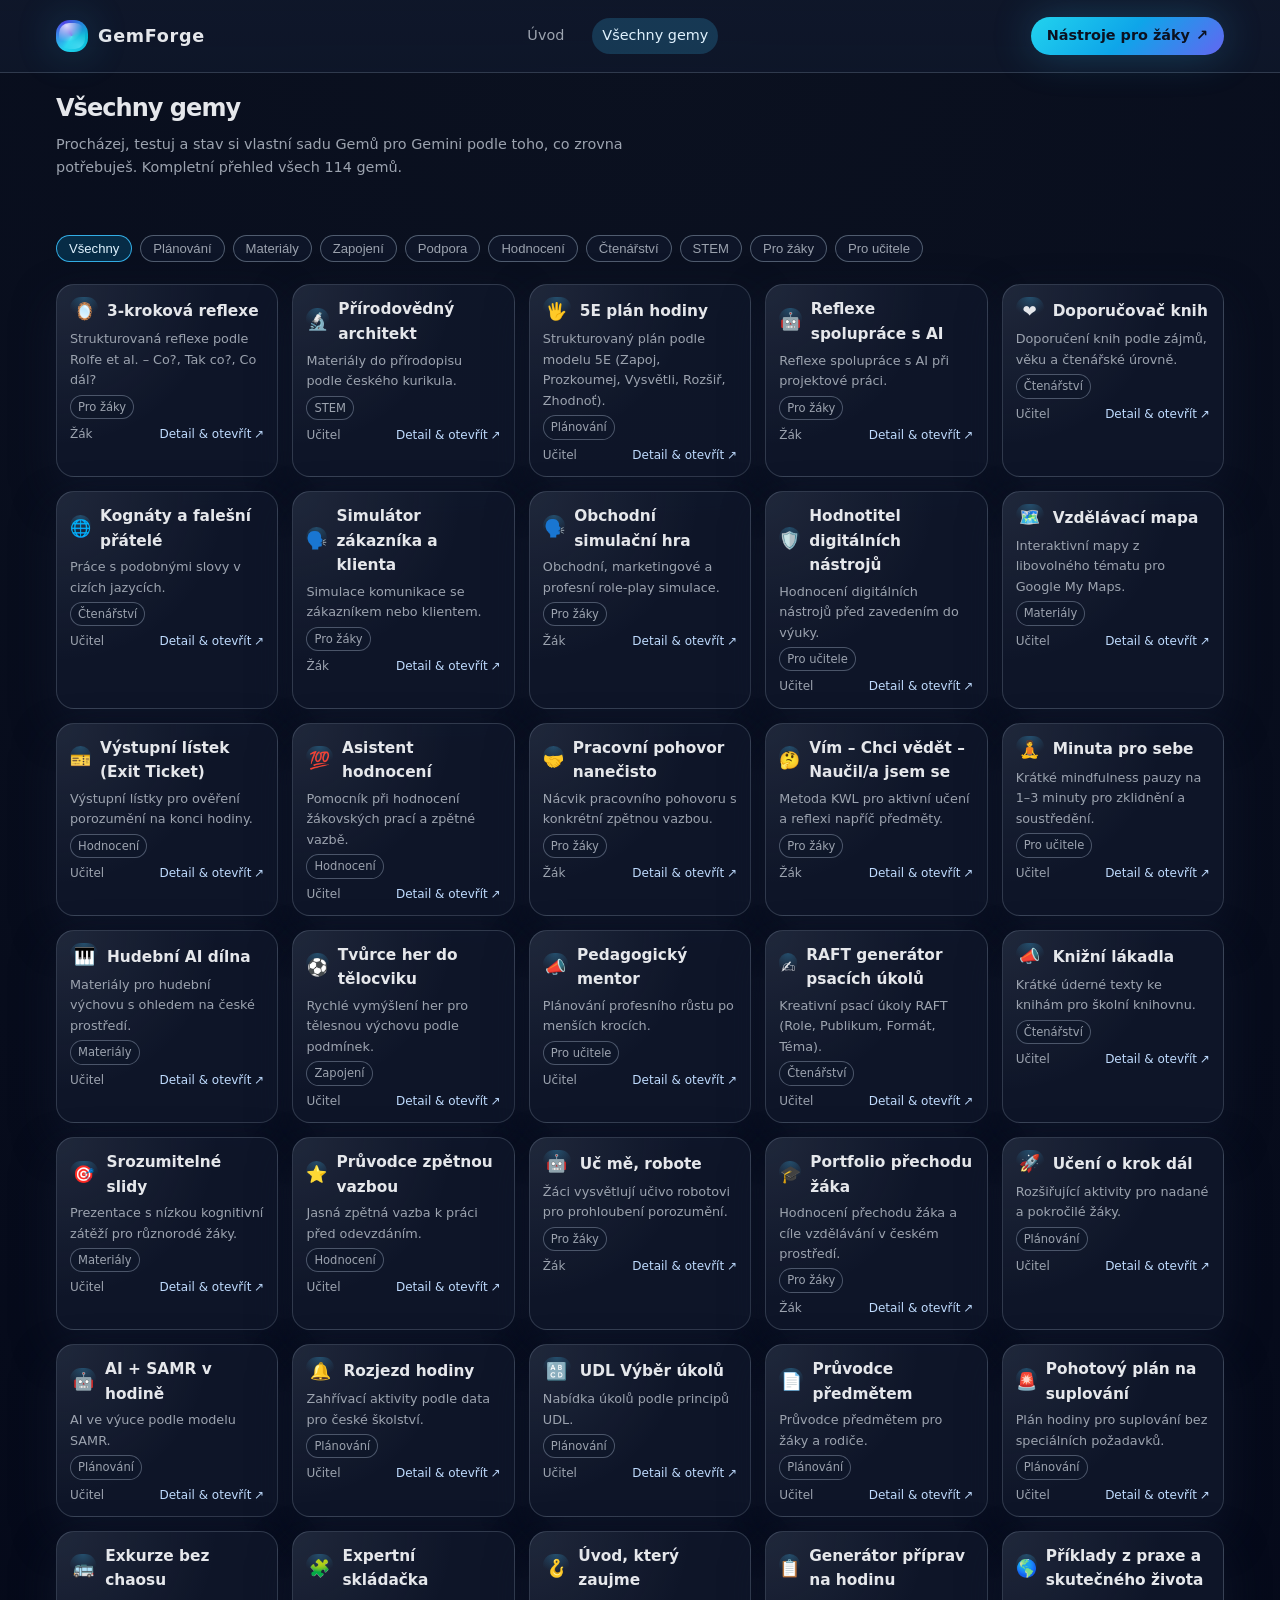
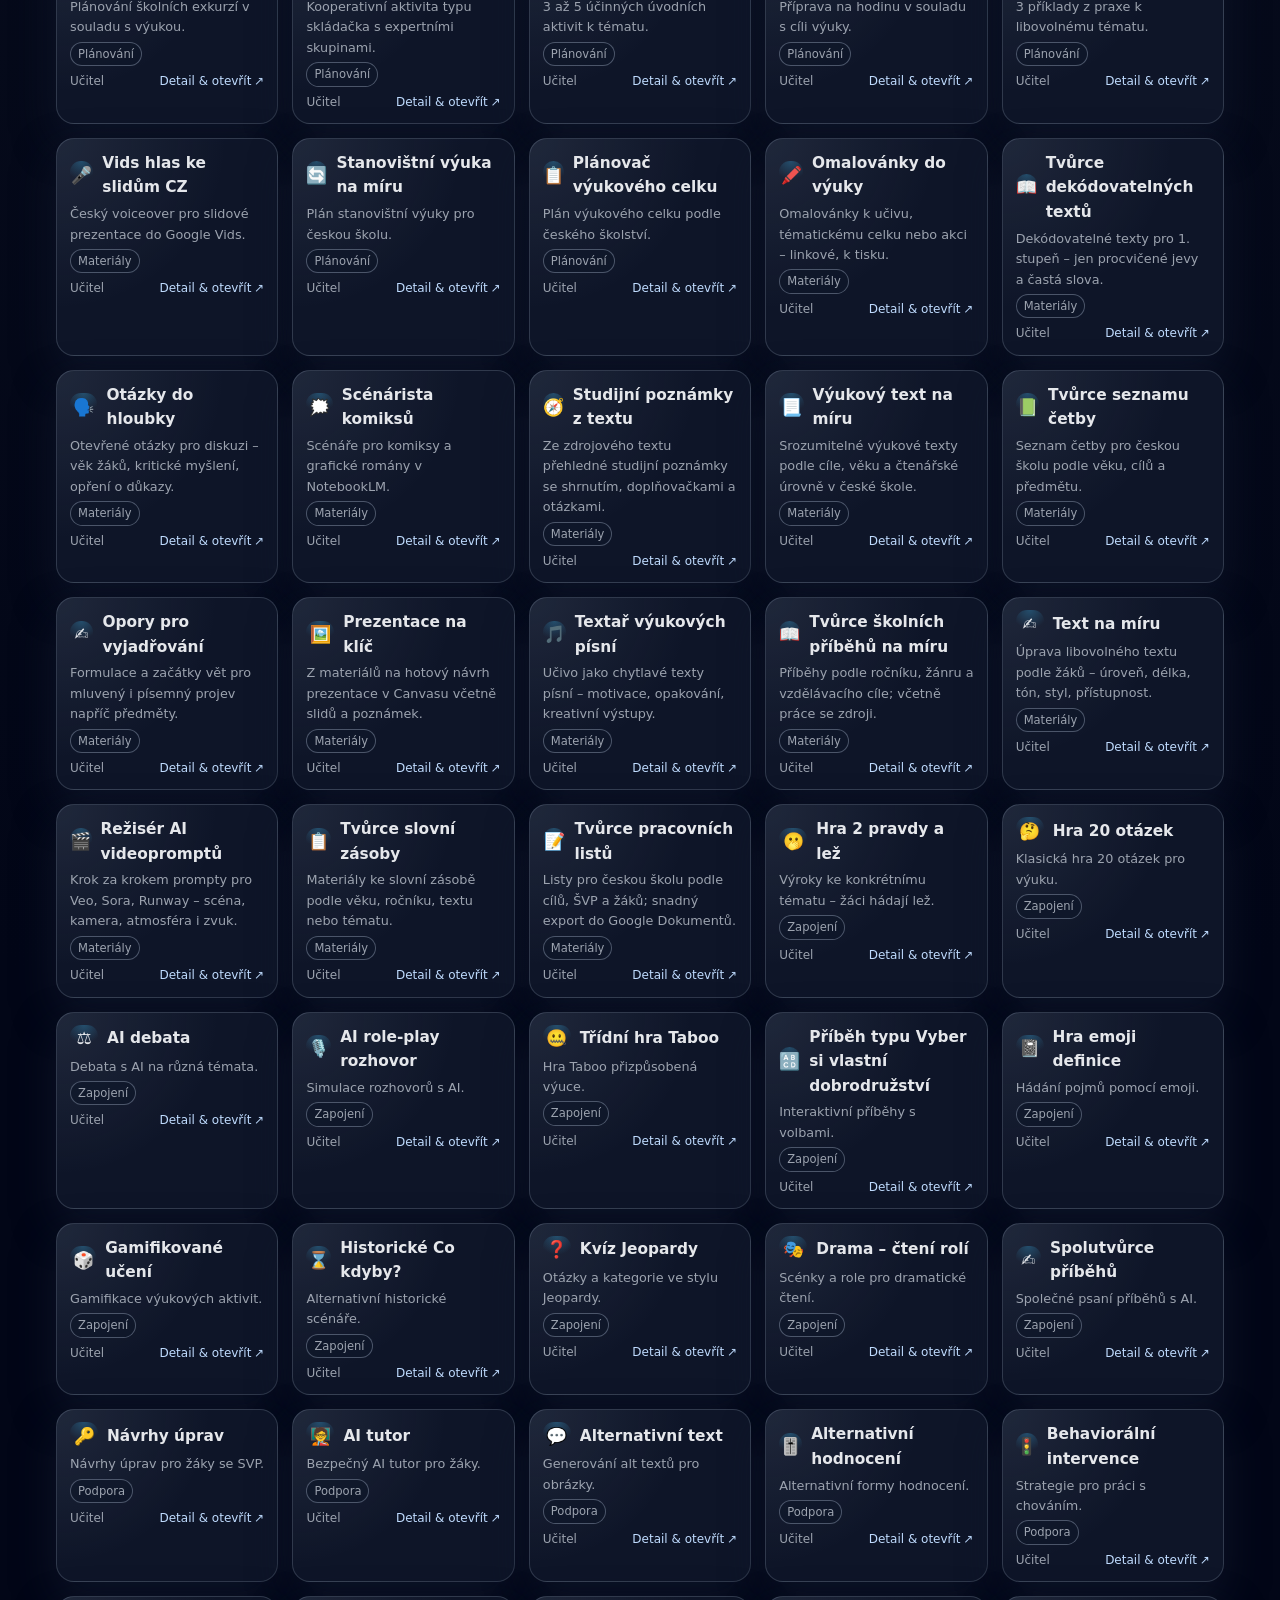
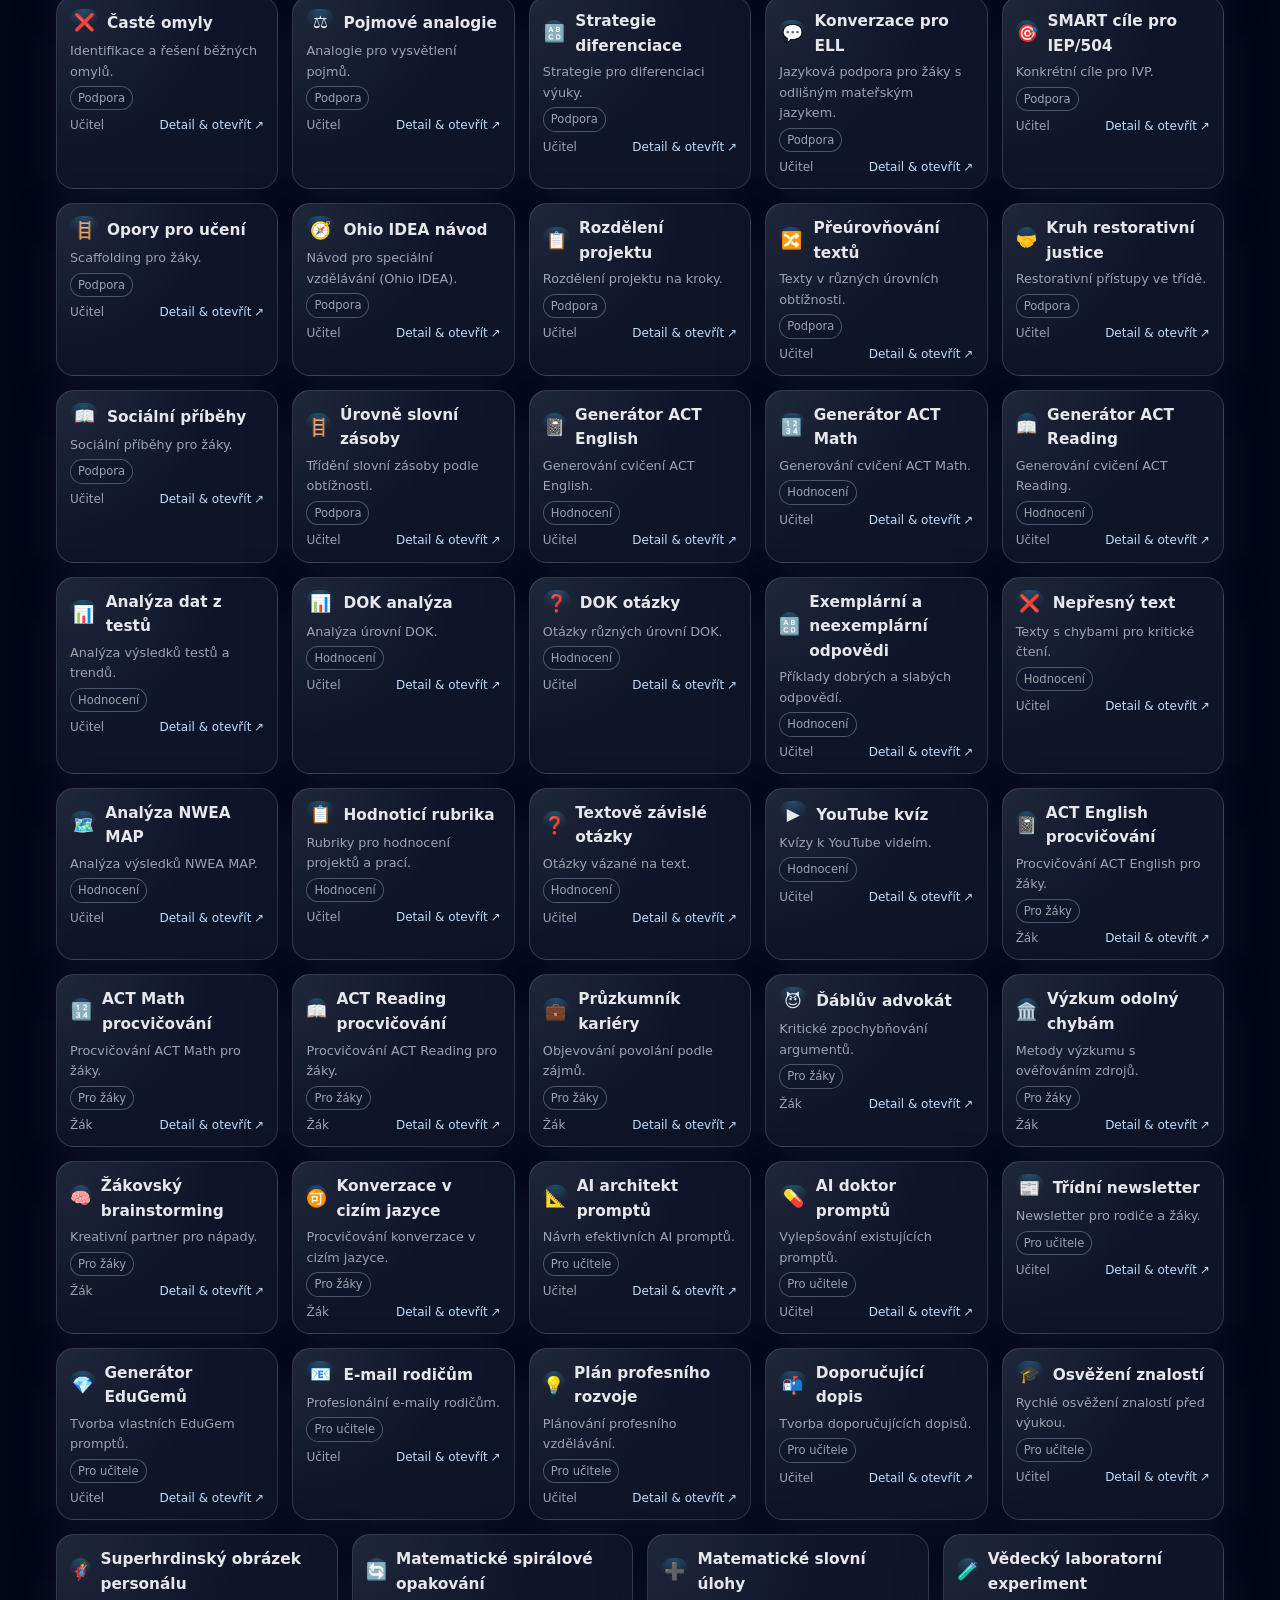
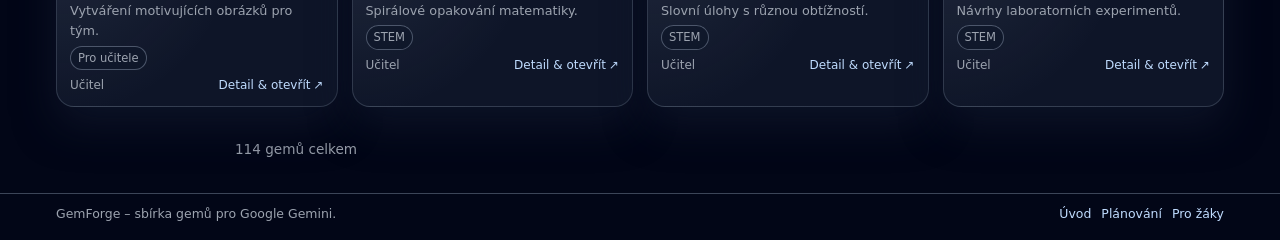
==== all-gems.html @ 9878542e "worksheet: Tvurce pracovnich listu, Gemini URL, fallback and cards Made-with: Cursor" ====
<!DOCTYPE html>
<html lang="cs">
<head>
  <meta charset="UTF-8" />
  <title>Všechny gemy – GemForge</title>
  <meta name="viewport" content="width=device-width, initial-scale=1" />
  <link rel="stylesheet" href="./styles.css" />
</head>
<body>
  <div class="page">
    <header>
      <div class="inner nav">
        <a href="index.html" class="logo-wrap">
          <div class="logo-gem" aria-hidden="true"></div>
          <div class="logo-text-main">GemForge</div>
        </a>

        <nav class="nav-links" aria-label="Hlavní navigace">
          <a class="nav-link" href="index.html">Úvod</a>
          <a class="nav-link active" href="all-gems.html">Všechny gemy</a>
        </nav>

        <a class="nav-cta" href="index.html#student-tools">
          Nástroje pro žáky
          <span>↗</span>
        </a>
      </div>
    </header>

    <main>
      <section class="hero hero-compact">
        <div class="inner">
          <h1 class="hero-title">Všechny gemy</h1>
          <p class="hero-subtitle">
            Procházej, testuj a stav si vlastní sadu Gemů pro Gemini podle toho, co zrovna potřebuješ. Kompletní přehled všech 114 gemů.
          </p>
        </div>
      </section>

      <section class="all-gems-section">
        <div class="inner">
          <div class="categories-bar" id="filter-bar">
            <button class="chip active" data-filter="all">Všechny</button>
            <button class="chip" data-filter="planning">Plánování</button>
            <button class="chip" data-filter="materials">Materiály</button>
            <button class="chip" data-filter="engagement">Zapojení</button>
            <button class="chip" data-filter="support">Podpora</button>
            <button class="chip" data-filter="assessment">Hodnocení</button>
            <button class="chip" data-filter="literacy">Čtenářství</button>
            <button class="chip" data-filter="stem">STEM</button>
            <button class="chip" data-filter="student">Pro žáky</button>
            <button class="chip" data-filter="professional">Pro učitele</button>
          </div>

          <div class="cards-grid" id="all-gems-grid">
            <a href="gem.html?slug=3-step-reflection" class="card">
              <div class="card-header"><div class="card-icon">🪞</div><div class="card-title">3-kroková reflexe</div></div>
              <p class="card-content">Strukturovaná reflexe podle Rolfe et al.</p>
              <div class="card-tags"><span class="tag">Pro žáky</span></div>
              <div class="card-footer"><span>Žák</span><span class="card-link">Detail & otevřít <span>↗</span></span></div>
            </a>
            <a href="gem.html?slug=5e-lesson-plan" class="card">
              <div class="card-header"><div class="card-icon">🖐️</div><div class="card-title">5E plán hodiny</div></div>
              <p class="card-content">Plán podle modelu 5E.</p>
              <div class="card-tags"><span class="tag">Plánování</span></div>
              <div class="card-footer"><span>Učitel</span><span class="card-link">Detail & otevřít <span>↗</span></span></div>
            </a>
            <a href="gem.html?slug=worksheet" class="card">
              <div class="card-header"><div class="card-icon">📝</div><div class="card-title">Tvůrce pracovních listů</div></div>
              <p class="card-content">Listy pro českou školu podle cílů, ŠVP a žáků; snadný export do Google Dokumentů.</p>
              <div class="card-tags"><span class="tag">Materiály</span></div>
              <div class="card-footer"><span>Učitel</span><span class="card-link">Detail & otevřít <span>↗</span></span></div>
            </a>
          </div>

          <p class="section-subtitle" style="margin-top: 2rem; text-align: center; color: var(--text-muted);">
            <span id="gem-count">0</span> gemů celkem
          </p>
        </div>
      </section>
    </main>

    <footer>
      <div class="inner footer-inner">
        <div>
          GemForge – sbírka gemů pro Google Gemini.
        </div>
        <div class="footer-links">
          <a href="index.html" class="footer-link">Úvod</a>
          <a href="index.html#planning" class="footer-link">Plánování</a>
          <a href="index.html#student-tools" class="footer-link">Pro žáky</a>
        </div>
      </div>
    </footer>
  </div>

  <!-- gems-inline.js jako fallback (načte se první), gems-data.js přepíše když je k dispozici -->
  <script src="./gems-inline.js"></script>
  <script src="./gems-data.js"></script>
  <script>
    (function() {
      var GEMS = window.GEMS_DATA || {};
      if (Object.keys(GEMS).length === 0) {
        var grid = document.getElementById("all-gems-grid");
        var countEl = document.getElementById("gem-count");
        if (grid) grid.innerHTML = "<p style=\"color:var(--text-muted);padding:2rem;text-align:center;\">Data gemů se nenačetla. Zkuste obnovit stránku.</p>";
        if (countEl) countEl.textContent = "0";
        return;
      }
      var categoryLabels = {
        planning: "Plánování",
        materials: "Materiály",
        engagement: "Zapojení",
        support: "Podpora",
        assessment: "Hodnocení",
        literacy: "Čtenářství",
        stem: "STEM",
        student: "Pro žáky",
        professional: "Pro učitele",
        newest: "Nový"
      };

      function esc(s) {
        if (!s) return "";
        return String(s)
          .replace(/&/g, "&amp;")
          .replace(/</g, "&lt;")
          .replace(/>/g, "&gt;")
          .replace(/"/g, "&quot;");
      }
      function renderCard(gem) {
        var cat = gem.category || "other";
        var role = cat === "student" ? "Žák" : "Učitel";
        var title = esc(gem.titleCs || gem.title);
        var desc = esc(gem.shortDescCs || "");
        var tag = esc(categoryLabels[cat] || cat);
        return '<a href="gem.html?slug=' + esc(gem.slug) + '" class="card">' +
          '<div class="card-header"><div class="card-icon">' + (gem.emoji || "") + "</div><div class=\"card-title\">" + title + "</div></div>" +
          '<p class="card-content">' + desc + "</p>" +
          '<div class="card-tags"><span class=\"tag\">' + tag + "</span></div>" +
          '<div class=\"card-footer\"><span>' + role + "</span><span class=\"card-link\">Detail &amp; otevřít <span>↗</span></span></div>" +
          "</a>";
      }

      function renderGrid(filter) {
        var grid = document.getElementById("all-gems-grid");
        var countEl = document.getElementById("gem-count");
        if (!grid) return;

        var slugs = Object.keys(GEMS);
        var html = "";
        var shown = 0;

        slugs.forEach(function(slug) {
          var g = GEMS[slug];
          if (!g || !g.slug) return;
          if (filter && filter !== "all") {
            var cats = g.categories || (g.category ? [g.category] : []);
            if (cats.indexOf(filter) === -1 && g.category !== filter) return;
          }
          html += renderCard(g);
          shown++;
        });

        grid.innerHTML = html;
        if (countEl) countEl.textContent = shown;
      }

      var bar = document.getElementById("filter-bar");
      if (bar) {
        bar.addEventListener("click", function(e) {
          var chip = e.target.closest(".chip");
          if (!chip) return;
          bar.querySelectorAll(".chip").forEach(function(c) { c.classList.remove("active"); });
          chip.classList.add("active");
          renderGrid(chip.dataset.filter || "all");
        });
      }

      renderGrid("all");
    })();
  </script>
</body>
</html>
---- styles.css ----
:root {
  --bg: #050816;
  --bg-soft: #0b1020;
  --bg-elevated: #111827;
  --accent: #38bdf8;
  --accent-soft: rgba(56, 189, 248, 0.15);
  --accent-strong: #0ea5e9;
  --accent-gradient: linear-gradient(135deg, #22d3ee, #0ea5e9, #6366f1);
  --text-main: #e5e7eb;
  --text-muted: #9ca3af;
  --border-subtle: rgba(148, 163, 184, 0.25);
  --card-radius: 18px;
  --shadow-soft: 0 18px 45px rgba(15, 23, 42, 0.7);
  --shadow-glow: 0 0 40px rgba(56, 189, 248, 0.25);
  --nav-height: 72px;
}

* {
  box-sizing: border-box;
  margin: 0;
  padding: 0;
}

html {
  scroll-behavior: smooth;
  scroll-padding-top: 90px;
}

section[id] {
  scroll-margin-top: 90px;
}

body {
  font-family: system-ui, -apple-system, BlinkMacSystemFont, "Segoe UI", sans-serif;
  background: radial-gradient(circle at top, #0b1120 0, #020617 52%, #020617 100%);
  color: var(--text-main);
  line-height: 1.6;
  -webkit-font-smoothing: antialiased;
  overflow-x: hidden;
  min-height: 100vh;
}

a {
  color: inherit;
  text-decoration: none;
}

img {
  max-width: 100%;
  display: block;
}

.page {
  min-height: 100vh;
  color: var(--text-main);
}

.inner {
  width: min(1200px, 100% - 32px);
  margin: 0 auto;
  padding: 0 16px;
}

header {
  position: sticky;
  top: 0;
  z-index: 40;
  backdrop-filter: blur(18px);
  -webkit-backdrop-filter: blur(18px);
  background: linear-gradient(
    to bottom,
    rgba(15, 23, 42, 0.98),
    rgba(15, 23, 42, 0.95),
    rgba(15, 23, 42, 0.9)
  );
  border-bottom: 1px solid rgba(148, 163, 184, 0.25);
}

.nav {
  height: var(--nav-height);
  display: flex;
  align-items: center;
  justify-content: space-between;
  gap: 24px;
}

.logo-wrap {
  display: flex;
  align-items: center;
  gap: 10px;
}

.logo-gem {
  width: 32px;
  height: 32px;
  border-radius: 14px;
  background-image: conic-gradient(from 210deg, #22d3ee, #4f46e5, #06b6d4, #22d3ee);
  display: flex;
  align-items: center;
  justify-content: center;
  box-shadow: var(--shadow-glow);
  position: relative;
  overflow: hidden;
}

.logo-gem::after {
  content: "";
  position: absolute;
  inset: 3px;
  border-radius: 10px;
  background: radial-gradient(circle at 30% 10%, rgba(248, 250, 252, 0.9), transparent 55%),
    radial-gradient(circle at 80% 90%, rgba(96, 165, 250, 0.6), transparent 55%);
  mix-blend-mode: screen;
  opacity: 0.9;
}

.logo-text-main {
  font-weight: 650;
  letter-spacing: 0.04em;
  font-size: 1.1rem;
}

.logo-text-sub {
  font-size: 0.8rem;
  color: var(--text-muted);
}

.nav-links {
  display: flex;
  gap: 18px;
  font-size: 0.9rem;
  color: var(--text-muted);
}

.nav-link {
  position: relative;
  padding: 6px 10px;
  border-radius: 999px;
  transition: color 0.15s ease, background 0.15s ease;
  cursor: pointer;
}

.nav-link::after {
  content: "";
  position: absolute;
  inset: 0;
  background: radial-gradient(circle at top, rgba(56, 189, 248, 0.3), transparent 55%);
  opacity: 0;
  z-index: -1;
  transition: opacity 0.15s ease;
}

.nav-link:hover {
  color: #e0f2fe;
  background: rgba(15, 23, 42, 0.8);
}

.nav-link.active {
  color: #e0f2fe;
  background: rgba(56, 189, 248, 0.2);
}

.nav-link:hover::after {
  opacity: 1;
}

.nav-cta,
a.nav-cta {
  padding: 7px 16px;
  border-radius: 999px;
  background: var(--accent-gradient);
  color: #0b1120 !important;
  font-weight: 600;
  border: none;
  cursor: pointer;
  display: inline-flex;
  align-items: center;
  gap: 6px;
  font-size: 0.9rem;
  box-shadow: var(--shadow-glow);
  transition: transform 0.1s ease, box-shadow 0.15s ease, filter 0.15s ease;
  text-decoration: none;
}

.nav-cta:hover,
a.nav-cta:hover {
  transform: translateY(-1px);
  filter: brightness(1.05);
  box-shadow: 0 0 40px rgba(59, 130, 246, 0.45);
  color: #0b1120 !important;
}

.nav-cta:active {
  transform: translateY(0);
  box-shadow: var(--shadow-soft);
}

.hero {
  padding: 32px 0 40px;
  position: relative;
  overflow: hidden;
}

.hero-compact {
  padding: 16px 0 20px;
}

.hero-compact .hero-title {
  font-size: 1.5rem;
  margin-bottom: 6px;
}

.hero-compact .hero-subtitle {
  font-size: 0.9rem;
}

.hero-bg-orbit {
  position: absolute;
  inset: 0;
  background:
    radial-gradient(circle at -10% 0%, rgba(59, 130, 246, 0.18), transparent 60%),
    radial-gradient(circle at 110% 0%, rgba(236, 72, 153, 0.18), transparent 55%),
    radial-gradient(circle at 50% 110%, rgba(45, 212, 191, 0.15), transparent 55%);
  pointer-events: none;
  opacity: 0.9;
}

.hero-content {
  position: relative;
  display: grid;
  grid-template-columns: minmax(0, 3fr) minmax(0, 2.4fr);
  gap: 40px;
  align-items: center;
}

@media (max-width: 820px) {
  .hero-content {
    grid-template-columns: minmax(0, 1fr);
  }
}

.hero-eyebrow {
  display: inline-flex;
  align-items: center;
  gap: 8px;
  padding: 4px 10px;
  border-radius: 999px;
  border: 1px solid rgba(148, 163, 184, 0.4);
  background: radial-gradient(circle at top left, rgba(56, 189, 248, 0.28), transparent 60%);
  color: #e0f2fe;
  font-size: 0.75rem;
  margin-bottom: 14px;
}

.hero-eyebrow-dot {
  width: 6px;
  height: 6px;
  border-radius: 999px;
  background: #22d3ee;
  box-shadow: 0 0 12px rgba(56, 189, 248, 0.85);
}

.hero-title {
  font-size: clamp(2.4rem, 3.4vw, 3rem);
  letter-spacing: -0.04em;
  margin-bottom: 8px;
}

.hero-title span.highlight {
  background: var(--accent-gradient);
  -webkit-background-clip: text;
  color: transparent;
}

.hero-tagline {
  font-size: 0.9rem;
  color: var(--text-muted);
  margin-bottom: 12px;
}

.hero-subtitle {
  font-size: 1.02rem;
  color: var(--text-muted);
  max-width: 40rem;
  margin-bottom: 20px;
}

.hero-badges {
  display: flex;
  flex-wrap: wrap;
  gap: 10px;
  margin-bottom: 24px;
}

.pill {
  padding: 5px 12px;
  border-radius: 999px;
  font-size: 0.78rem;
  border: 1px solid rgba(148, 163, 184, 0.4);
  color: #e5e7eb;
  background: radial-gradient(circle at top, rgba(148, 163, 184, 0.26), transparent 55%);
}

.pill-accent {
  border-color: rgba(56, 189, 248, 0.8);
  background: rgba(8, 47, 73, 0.8);
  color: #e0f2fe;
}

.hero-actions {
  display: flex;
  flex-wrap: wrap;
  gap: 12px;
  align-items: center;
  margin-bottom: 12px;
}

.btn-primary,
a.btn-primary {
  padding: 10px 22px;
  border-radius: 999px;
  text-decoration: none;
  display: inline-flex;
  border: none;
  background: var(--accent-gradient);
  color: #020617;
  font-weight: 600;
  cursor: pointer;
  font-size: 0.95rem;
  align-items: center;
  gap: 8px;
  box-shadow: 0 0 26px rgba(56, 189, 248, 0.6);
  transition: transform 0.12s ease, box-shadow 0.12s ease, filter 0.12s ease;
}

.btn-primary:hover {
  transform: translateY(-1px) scale(1.01);
  filter: brightness(1.07);
  box-shadow: 0 0 40px rgba(56, 189, 248, 0.9);
}

.btn-primary:active {
  transform: translateY(0) scale(0.99);
  box-shadow: 0 0 16px rgba(56, 189, 248, 0.6);
}

.btn-ghost,
a.btn-ghost {
  padding: 9px 18px;
  border-radius: 999px;
  text-decoration: none;
  display: inline-flex;
  border: 1px solid rgba(148, 163, 184, 0.6);
  background: rgba(15, 23, 42, 0.8);
  color: var(--text-main);
  font-size: 0.9rem;
  align-items: center;
  gap: 8px;
  cursor: pointer;
  transition: border-color 0.12s ease, background 0.12s ease, color 0.12s ease, transform 0.12s ease;
}

.btn-ghost:hover {
  border-color: rgba(96, 165, 250, 0.9);
  background: rgba(15, 23, 42, 1);
  transform: translateY(-1px);
  color: #e0f2fe;
}

.hero-meta {
  font-size: 0.8rem;
  color: var(--text-muted);
}

.hero-meta strong {
  color: #e5e7eb;
  font-weight: 500;
}

.hero-panel {
  position: relative;
  padding: 18px;
  border-radius: 24px;
  background: radial-gradient(circle at top, rgba(15, 23, 42, 0.96), rgba(15, 23, 42, 0.98));
  border: 1px solid rgba(148, 163, 184, 0.3);
  box-shadow: var(--shadow-soft);
  overflow: hidden;
}

.hero-panel::before {
  content: "";
  position: absolute;
  inset: -40%;
  background:
    radial-gradient(circle at 0% 0%, rgba(56, 189, 248, 0.3), transparent 55%),
    radial-gradient(circle at 100% 0%, rgba(250, 204, 21, 0.25), transparent 60%),
    radial-gradient(circle at 50% 100%, rgba(96, 165, 250, 0.3), transparent 60%);
  opacity: 0.18;
  pointer-events: none;
}

.hero-panel-inner {
  position: relative;
  z-index: 1;
}

.hero-panel-header {
  display: flex;
  align-items: center;
  justify-content: space-between;
  margin-bottom: 10px;
  font-size: 0.8rem;
  color: var(--text-muted);
}

.status-pill {
  display: inline-flex;
  align-items: center;
  gap: 6px;
  padding: 4px 10px;
  border-radius: 999px;
  background: rgba(15, 118, 110, 0.35);
  color: #a5f3fc;
  border: 1px solid rgba(45, 212, 191, 0.5);
  font-size: 0.75rem;
}

.status-dot {
  width: 6px;
  height: 6px;
  border-radius: 999px;
  background: #22c55e;
  box-shadow: 0 0 10px rgba(34, 197, 94, 0.9);
}

.gem-carousel {
  position: relative;
  margin-top: 6px;
}

.gem-card {
  padding: 12px 13px;
  border-radius: 16px;
  background: rgba(15, 23, 42, 0.92);
  border: 1px solid rgba(148, 163, 184, 0.4);
  margin-bottom: 10px;
  display: grid;
  grid-template-columns: auto 1fr;
  gap: 10px;
  align-items: center;
  cursor: pointer;
  transition: transform 0.16s ease, box-shadow 0.16s ease, border-color 0.16s ease, background 0.16s ease;
}

.gem-card:hover {
  transform: translateY(-2px) scale(1.01);
  border-color: rgba(56, 189, 248, 0.9);
  box-shadow: 0 0 26px rgba(56, 189, 248, 0.5);
  background: rgba(15, 23, 42, 1);
}

.gem-emoji {
  width: 34px;
  height: 34px;
  border-radius: 12px;
  background: radial-gradient(circle at top, rgba(56, 189, 248, 0.25), transparent 60%);
  display: flex;
  align-items: center;
  justify-content: center;
  font-size: 18px;
  border: 1px solid rgba(148, 163, 184, 0.5);
}

.gem-meta-title {
  font-size: 0.92rem;
  font-weight: 600;
}

.gem-meta-sub {
  font-size: 0.78rem;
  color: var(--text-muted);
}

.gem-footer {
  display: flex;
  justify-content: space-between;
  align-items: center;
  margin-top: 4px;
  font-size: 0.72rem;
  color: var(--text-muted);
}

.badge-small {
  padding: 3px 8px;
  border-radius: 999px;
  border: 1px solid rgba(148, 163, 184, 0.45);
}

.badge-small-accent {
  border-color: rgba(56, 189, 248, 0.8);
  color: #e0f2fe;
  background: rgba(8, 47, 73, 0.75);
}

.gem-controls {
  display: flex;
  gap: 6px;
  margin-top: 4px;
  justify-content: flex-end;
}

.cycle-btn {
  width: 26px;
  height: 26px;
  border-radius: 999px;
  border: 1px solid rgba(148, 163, 184, 0.55);
  background: rgba(15, 23, 42, 0.9);
  color: var(--text-muted);
  font-size: 13px;
  display: flex;
  align-items: center;
  justify-content: center;
  cursor: pointer;
  transition: border-color 0.12s ease, background 0.12s ease, transform 0.12s ease;
}

.cycle-btn:hover {
  border-color: rgba(56, 189, 248, 0.9);
  background: rgba(15, 23, 42, 1);
  transform: translateY(-1px);
}

.cycle-indicator {
  font-size: 0.7rem;
  color: var(--text-muted);
}

.hero-tip {
  margin-top: 10px;
  font-size: 0.78rem;
  color: var(--text-muted);
}

section {
  padding: 16px 0 22px;
}

.section-header {
  margin-bottom: 14px;
  display: flex;
  flex-wrap: wrap;
  justify-content: space-between;
  align-items: baseline;
  gap: 12px;
}

.section-title {
  font-size: 1.35rem;
  display: flex;
  align-items: center;
  gap: 10px;
  letter-spacing: -0.02em;
}

.section-title span.icon {
  width: 26px;
  height: 26px;
  border-radius: 999px;
  background: var(--accent-soft);
  display: flex;
  align-items: center;
  justify-content: center;
  font-size: 14px;
}

.section-subtitle {
  font-size: 0.85rem;
  color: var(--text-muted);
  max-width: 480px;
}

.categories-bar {
  display: flex;
  overflow-x: auto;
  gap: 8px;
  padding-bottom: 8px;
  margin-bottom: 6px;
  scrollbar-width: thin;
  -webkit-overflow-scrolling: touch;
}

.categories-bar::-webkit-scrollbar {
  height: 4px;
}
.categories-bar::-webkit-scrollbar-thumb {
  background: rgba(148, 163, 184, 0.7);
  border-radius: 999px;
}

.chip {
  flex-shrink: 0;
  padding: 5px 12px;
  border-radius: 999px;
  border: 1px solid rgba(148, 163, 184, 0.5);
  font-size: 0.82rem;
  color: var(--text-muted);
  cursor: pointer;
  background: rgba(15, 23, 42, 0.9);
  transition: background 0.14s ease, border-color 0.14s ease, color 0.14s ease, transform 0.12s ease;
}

.chip:hover {
  border-color: rgba(96, 165, 250, 0.9);
  color: #e0f2fe;
  transform: translateY(-1px);
}

.chip.active {
  border-color: rgba(56, 189, 248, 0.9);
  background: rgba(8, 47, 73, 0.95);
  color: #e0f2fe;
}

.gems-fallback-notice {
  padding: 12px 16px;
  margin-bottom: 16px;
  border-radius: 12px;
  background: rgba(56, 189, 248, 0.12);
  border: 1px solid rgba(56, 189, 248, 0.4);
  color: #e0f2fe;
  font-size: 0.9rem;
}

.gems-fallback-notice code {
  padding: 2px 6px;
  border-radius: 6px;
  background: rgba(15, 23, 42, 0.8);
  font-size: 0.85em;
}

.gems-fallback-notice a {
  color: #7dd3fc;
  text-decoration: underline;
}

.all-gems-section .cards-grid {
  padding-top: 8px;
  min-height: 300px;
  display: flex;
  flex-wrap: wrap;
  gap: 14px;
}

.all-gems-section .card {
  min-height: 120px;
  flex: 1 1 200px;
  max-width: 100%;
  min-width: 200px;
}

.cards-grid {
  display: grid;
  grid-template-columns: repeat(auto-fit, minmax(230px, 1fr));
  gap: 14px;
}

.card {
  position: relative;
  border-radius: var(--card-radius);
  border: 1px solid var(--border-subtle);
  background: radial-gradient(circle at top left, rgba(148, 163, 184, 0.13), transparent 55%),
    rgba(15, 23, 42, 0.94);
  padding: 12px 13px 11px;
  box-shadow: 0 18px 40px rgba(15, 23, 42, 0.8);
  cursor: pointer;
  overflow: hidden;
  transition: transform 0.16s ease, box-shadow 0.16s ease, border-color 0.16s ease, background 0.16s ease, translate 0.16s ease;
}

.card:hover {
  border-color: rgba(59, 130, 246, 0.9);
  box-shadow: 0 20px 50px rgba(37, 99, 235, 0.6);
  transform: translateY(-4px);
}

.card-header {
  display: flex;
  align-items: center;
  gap: 9px;
  margin-bottom: 4px;
}

.card-icon {
  width: 28px;
  height: 28px;
  border-radius: 11px;
  background: radial-gradient(circle at top, rgba(56, 189, 248, 0.28), transparent 60%);
  display: flex;
  align-items: center;
  justify-content: center;
  font-size: 17px;
}

.card-title {
  font-size: 0.96rem;
  font-weight: 600;
}

.card-content {
  font-size: 0.8rem;
  color: var(--text-muted);
  margin-bottom: 4px;
}

.card-tags {
  display: flex;
  flex-wrap: wrap;
  gap: 4px;
  margin-bottom: 6px;
}

.tag {
  font-size: 0.72rem;
  padding: 2px 7px;
  border-radius: 999px;
  border: 1px solid rgba(148, 163, 184, 0.45);
  color: var(--text-muted);
  background: rgba(15, 23, 42, 0.7);
}

.tag-accent {
  border-color: rgba(56, 189, 248, 0.8);
  color: #e0f2fe;
}

.card-footer {
  display: flex;
  justify-content: space-between;
  align-items: center;
  font-size: 0.75rem;
  color: var(--text-muted);
}

.card-link {
  font-size: 0.75rem;
  color: #bfdbfe;
  display: inline-flex;
  align-items: center;
  gap: 3px;
}

.card-link span {
  transition: transform 0.15s ease;
}

.card:hover .card-link span {
  transform: translateX(3px);
}

.accordion {
  margin-top: 6px;
  border-radius: 12px;
  border: 1px solid rgba(148, 163, 184, 0.3);
  background: rgba(15, 23, 42, 0.9);
  overflow: hidden;
}

.accordion-header {
  display: flex;
  justify-content: space-between;
  align-items: center;
  padding: 8px 10px;
  font-size: 0.8rem;
  cursor: pointer;
}

.accordion-chevron {
  transition: transform 0.16s ease;
  font-size: 0.9rem;
  color: var(--text-muted);
}

.accordion.open .accordion-chevron {
  transform: rotate(90deg);
}

.accordion-body {
  max-height: 0;
  overflow: hidden;
  transition: max-height 0.22s ease;
  border-top: 1px solid rgba(30, 64, 175, 0.6);
}

.accordion-body-inner {
  padding: 8px 10px 10px;
  font-size: 0.78rem;
  color: var(--text-muted);
}

.inline-chips {
  display: flex;
  flex-wrap: wrap;
  gap: 4px;
  margin-top: 4px;
}

footer {
  border-top: 1px solid rgba(148, 163, 184, 0.4);
  margin-top: 10px;
  padding: 10px 0 16px;
  font-size: 0.78rem;
  color: var(--text-muted);
}

.footer-inner {
  display: flex;
  flex-wrap: wrap;
  align-items: center;
  justify-content: space-between;
  gap: 10px;
}

.footer-links {
  display: flex;
  flex-wrap: wrap;
  gap: 10px;
}

.footer-link {
  color: #bfdbfe;
  cursor: pointer;
}

.footer-link:hover {
  text-decoration: underline;
}

@media (max-width: 620px) {
  header {
    backdrop-filter: blur(14px);
  }
  .nav {
    gap: 12px;
  }
  .nav-links {
    display: none;
  }
  .hero {
    padding-top: 24px;
  }
  section {
    padding-top: 14px;
    padding-bottom: 18px;
  }
}

/* ===== Gem Detail Page ===== */

.gem-detail {
  padding: 32px 0 48px;
  min-height: 60vh;
}

.gem-detail-header {
  display: flex;
  flex-wrap: wrap;
  gap: 18px;
  align-items: flex-start;
  margin-bottom: 28px;
}

.gem-detail-header .gem-detail-emoji {
  flex-shrink: 0;
}

.gem-detail-title {
  font-size: clamp(1.8rem, 2.5vw, 2.2rem);
  letter-spacing: -0.03em;
  margin-bottom: 8px;
}

.gem-detail-subtitle {
  font-size: 1rem;
  color: var(--text-muted);
}

.gem-detail-emoji {
  font-size: 4rem;
  line-height: 1;
  margin: 0;
  display: block;
}

.gem-section {
  margin-bottom: 24px;
  padding: 18px;
  border-radius: var(--card-radius);
  background: radial-gradient(circle at top left, rgba(148, 163, 184, 0.1), transparent 55%),
    rgba(15, 23, 42, 0.9);
  border: 1px solid var(--border-subtle);
}

.gem-section:last-child {
  margin-bottom: 0;
}

.gem-description-wrap {
  display: flex;
  flex-direction: column;
  gap: 1rem;
}

.gem-description {
  font-size: 0.95rem;
  color: var(--text-main);
  line-height: 1.65;
  white-space: pre-wrap;
}

.btn-related-gem {
  align-self: flex-start;
  padding: 9px 18px;
  border-radius: 999px;
  text-decoration: none;
  display: inline-flex;
  align-items: center;
  gap: 6px;
  border: 1px solid rgba(56, 189, 248, 0.6);
  background: rgba(56, 189, 248, 0.12);
  color: var(--accent);
  font-size: 0.9rem;
  font-weight: 500;
  transition: border-color 0.12s ease, background 0.12s ease, transform 0.12s ease;
}

.btn-related-gem:hover {
  border-color: rgba(56, 189, 248, 0.9);
  background: rgba(56, 189, 248, 0.2);
  transform: translateY(-1px);
}

.gem-instructions {
  font-size: 0.9rem;
  color: var(--text-main);
  line-height: 1.6;
  margin: 0 0 16px 0;
  padding-left: 1.25rem;
}

.gem-instructions li {
  margin-bottom: 8px;
}

.gem-notes-section {
  margin-top: 20px;
}

.gem-notes-input {
  width: 100%;
  min-height: 100px;
  padding: 12px 14px;
  border-radius: 12px;
  border: 1px solid var(--border-subtle);
  background: rgba(15, 23, 42, 0.8);
  color: var(--text-main);
  font-size: 0.9rem;
  font-family: inherit;
  resize: vertical;
  transition: border-color 0.15s ease;
}

.gem-notes-input:focus {
  outline: none;
  border-color: rgba(56, 189, 248, 0.7);
}

.gem-notes-input::placeholder {
  color: var(--text-muted);
}

.gem-notes-hint {
  font-size: 0.78rem;
  color: var(--text-muted);
  margin-top: 6px;
}

.gem-original-link {
  display: inline-flex;
  align-items: center;
  gap: 6px;
  font-size: 0.9rem;
  color: #bfdbfe;
  margin-top: 12px;
}

.gem-original-link:hover {
  color: var(--accent);
}

.btn-gem-link {
  display: inline-flex;
  align-items: center;
  gap: 8px;
  padding: 8px 16px;
  border-radius: 999px;
  background: var(--accent-soft);
  border: 1px solid rgba(56, 189, 248, 0.5);
  color: #e0f2fe;
  font-size: 0.9rem;
  font-weight: 500;
  cursor: pointer;
  transition: background 0.15s ease, border-color 0.15s ease, transform 0.12s ease;
}

.btn-gem-link:hover {
  background: rgba(56, 189, 248, 0.25);
  border-color: rgba(56, 189, 248, 0.8);
  transform: translateY(-1px);
}

.save-status {
  font-size: 0.8rem;
  color: var(--text-muted);
  margin-top: 8px;
}

.save-status.saved {
  color: #22c55e;
}

.save-status.error {
  color: #f87171;
}

.gem-not-found {
  text-align: center;
  padding: 48px 24px;
}

.gem-not-found h1,
.gem-not-found h2 {
  font-size: 1.5rem;
  margin-bottom: 12px;
}

.gem-not-found p {
  color: var(--text-muted);
  margin-bottom: 20px;
}

/* Card as link - cursor pointer and no underline */
a.card {
  display: block;
  cursor: pointer;
  text-decoration: none;
  color: inherit;
}

a.card:hover {
  text-decoration: none;
  color: inherit;
}

/* Gem card in carousel as link */
a.gem-card {
  display: grid;
  text-decoration: none;
  color: inherit;
}

a.gem-card:hover {
  color: inherit;
}
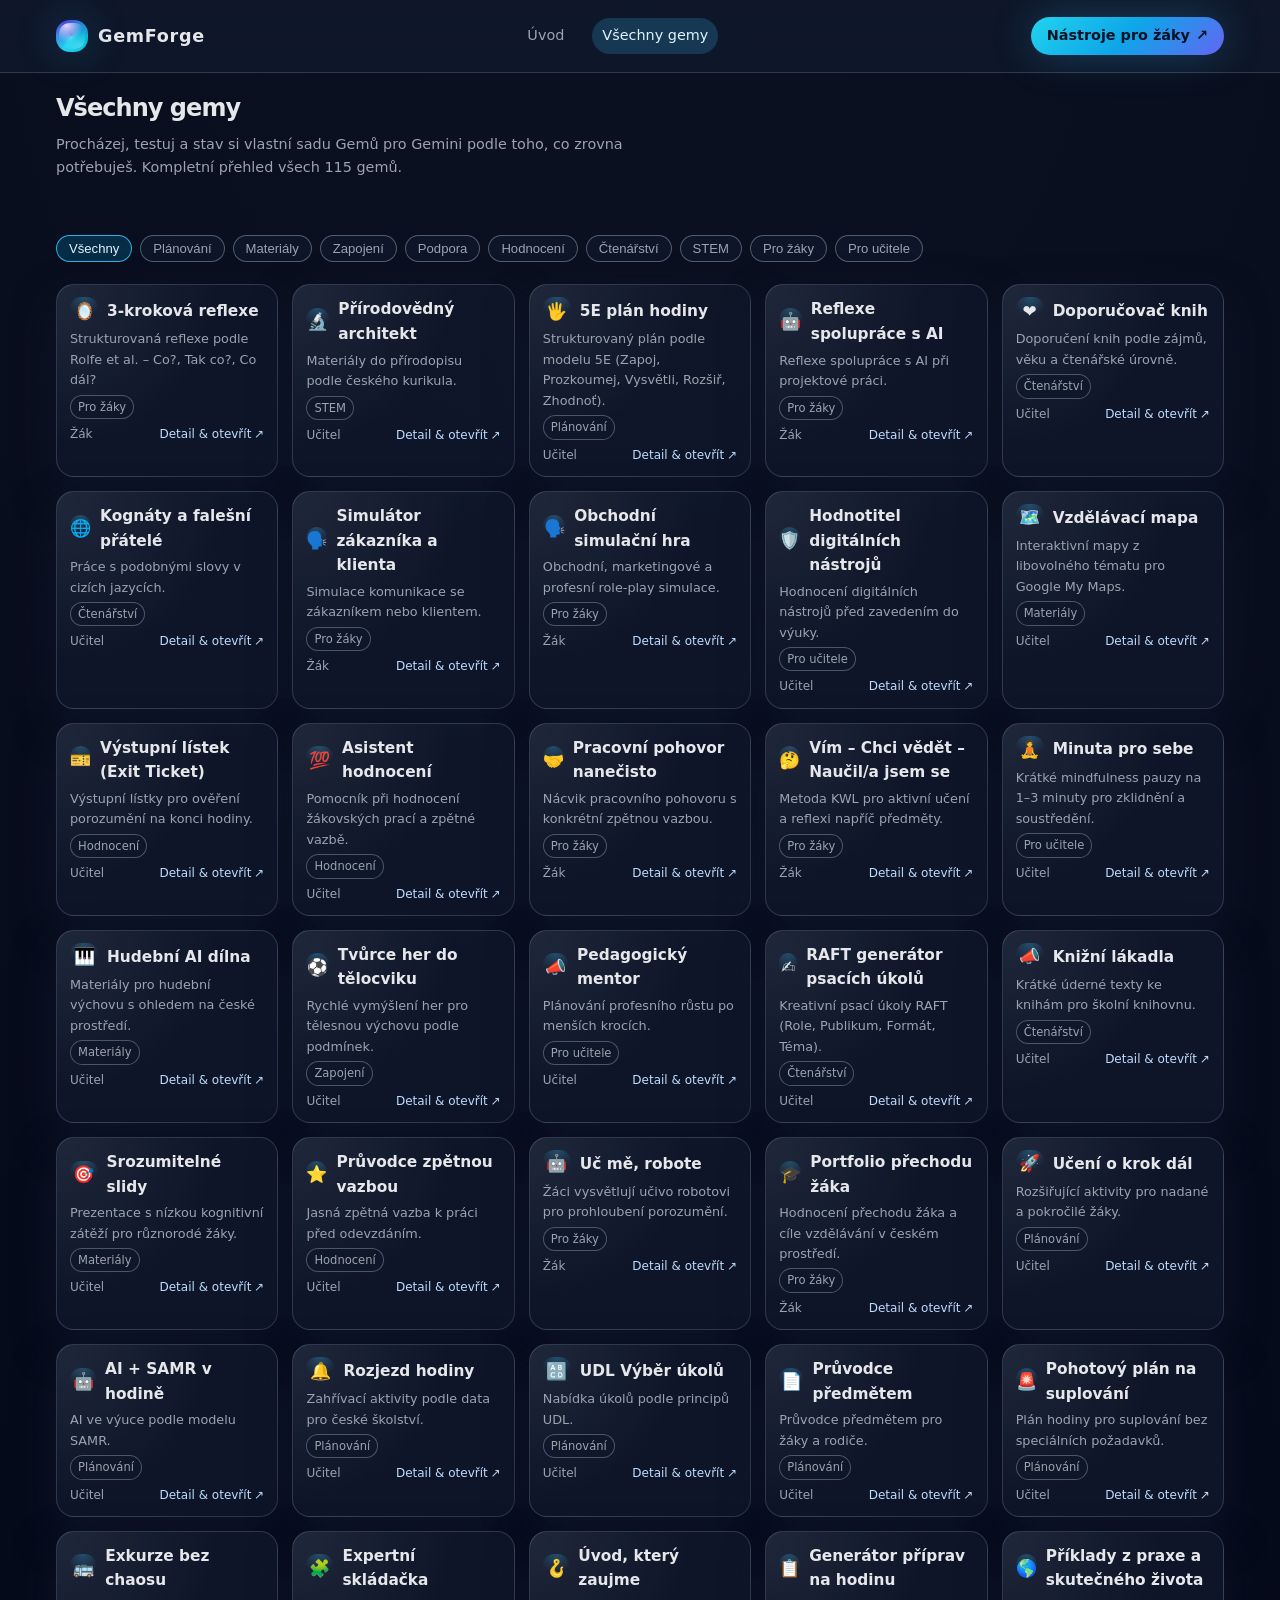
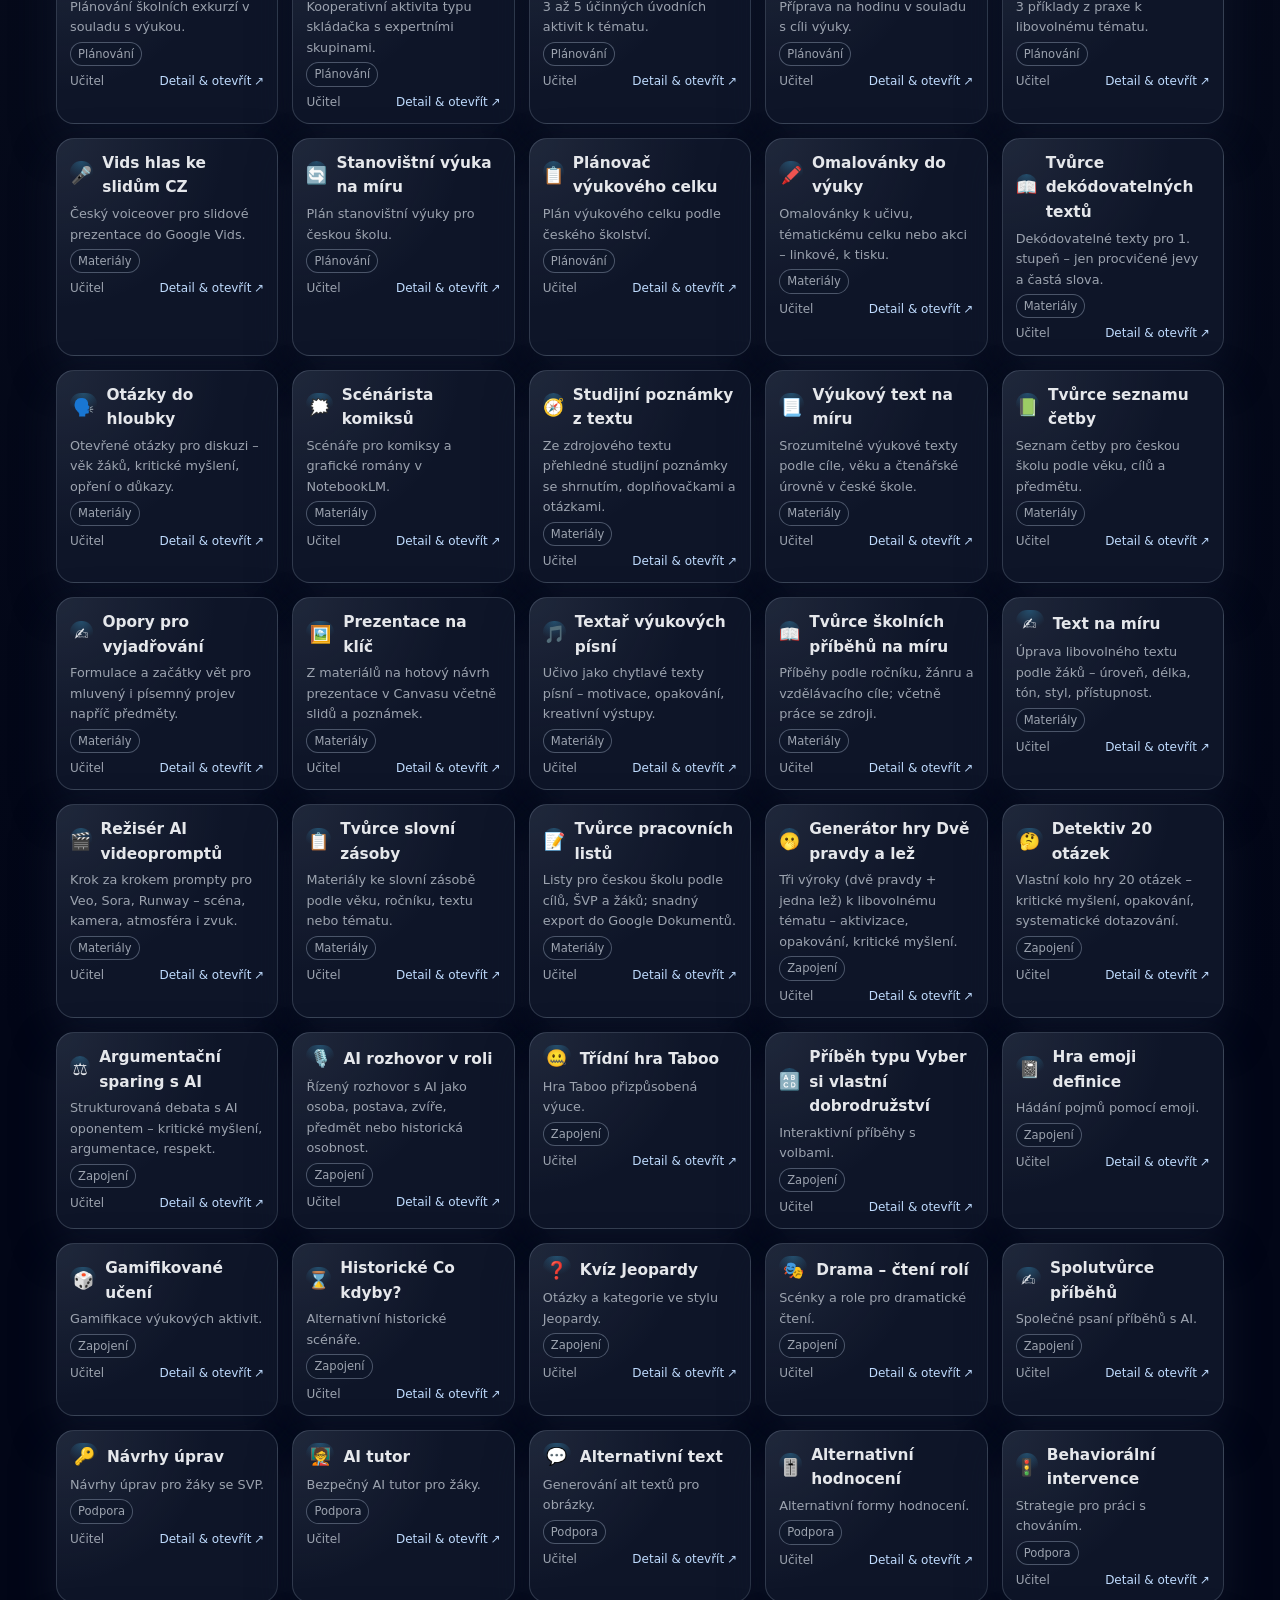
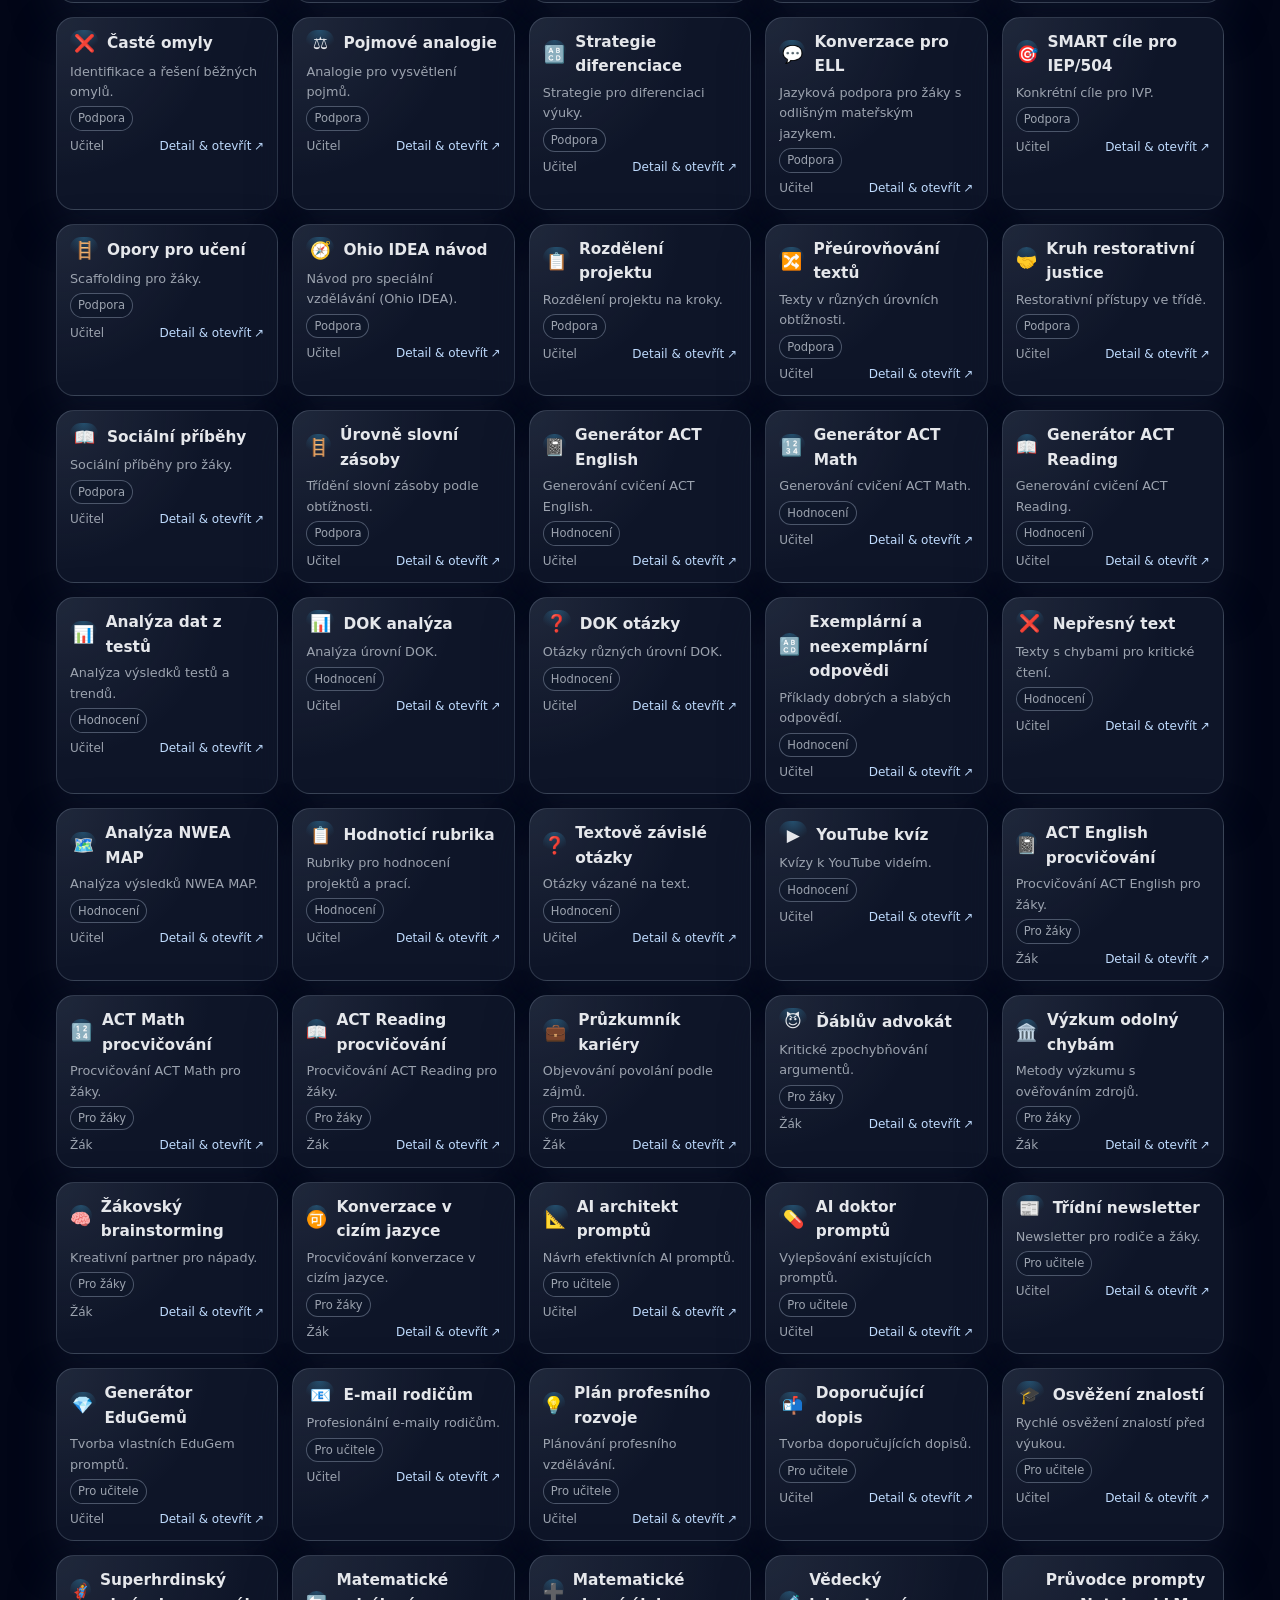
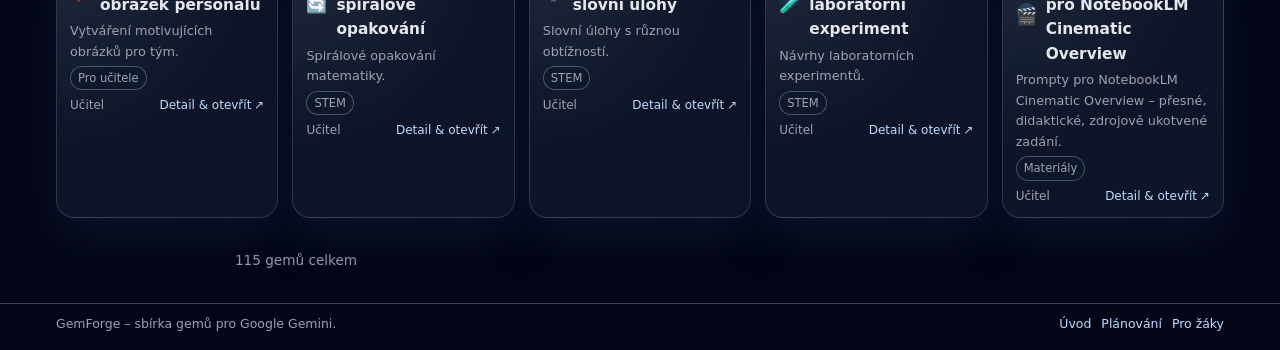
==== commit 34a0bc16: "Add NotebookLM Cinematic Overview prompt guide gem (115) Made-with: Cursor" ====
--- a/all-gems.html
+++ b/all-gems.html
@@ -32,7 +32,7 @@
         <div class="inner">
           <h1 class="hero-title">Všechny gemy</h1>
           <p class="hero-subtitle">
-            Procházej, testuj a stav si vlastní sadu Gemů pro Gemini podle toho, co zrovna potřebuješ. Kompletní přehled všech 114 gemů.
+            Procházej, testuj a stav si vlastní sadu Gemů pro Gemini podle toho, co zrovna potřebuješ. Kompletní přehled všech 115 gemů.
           </p>
         </div>
       </section>
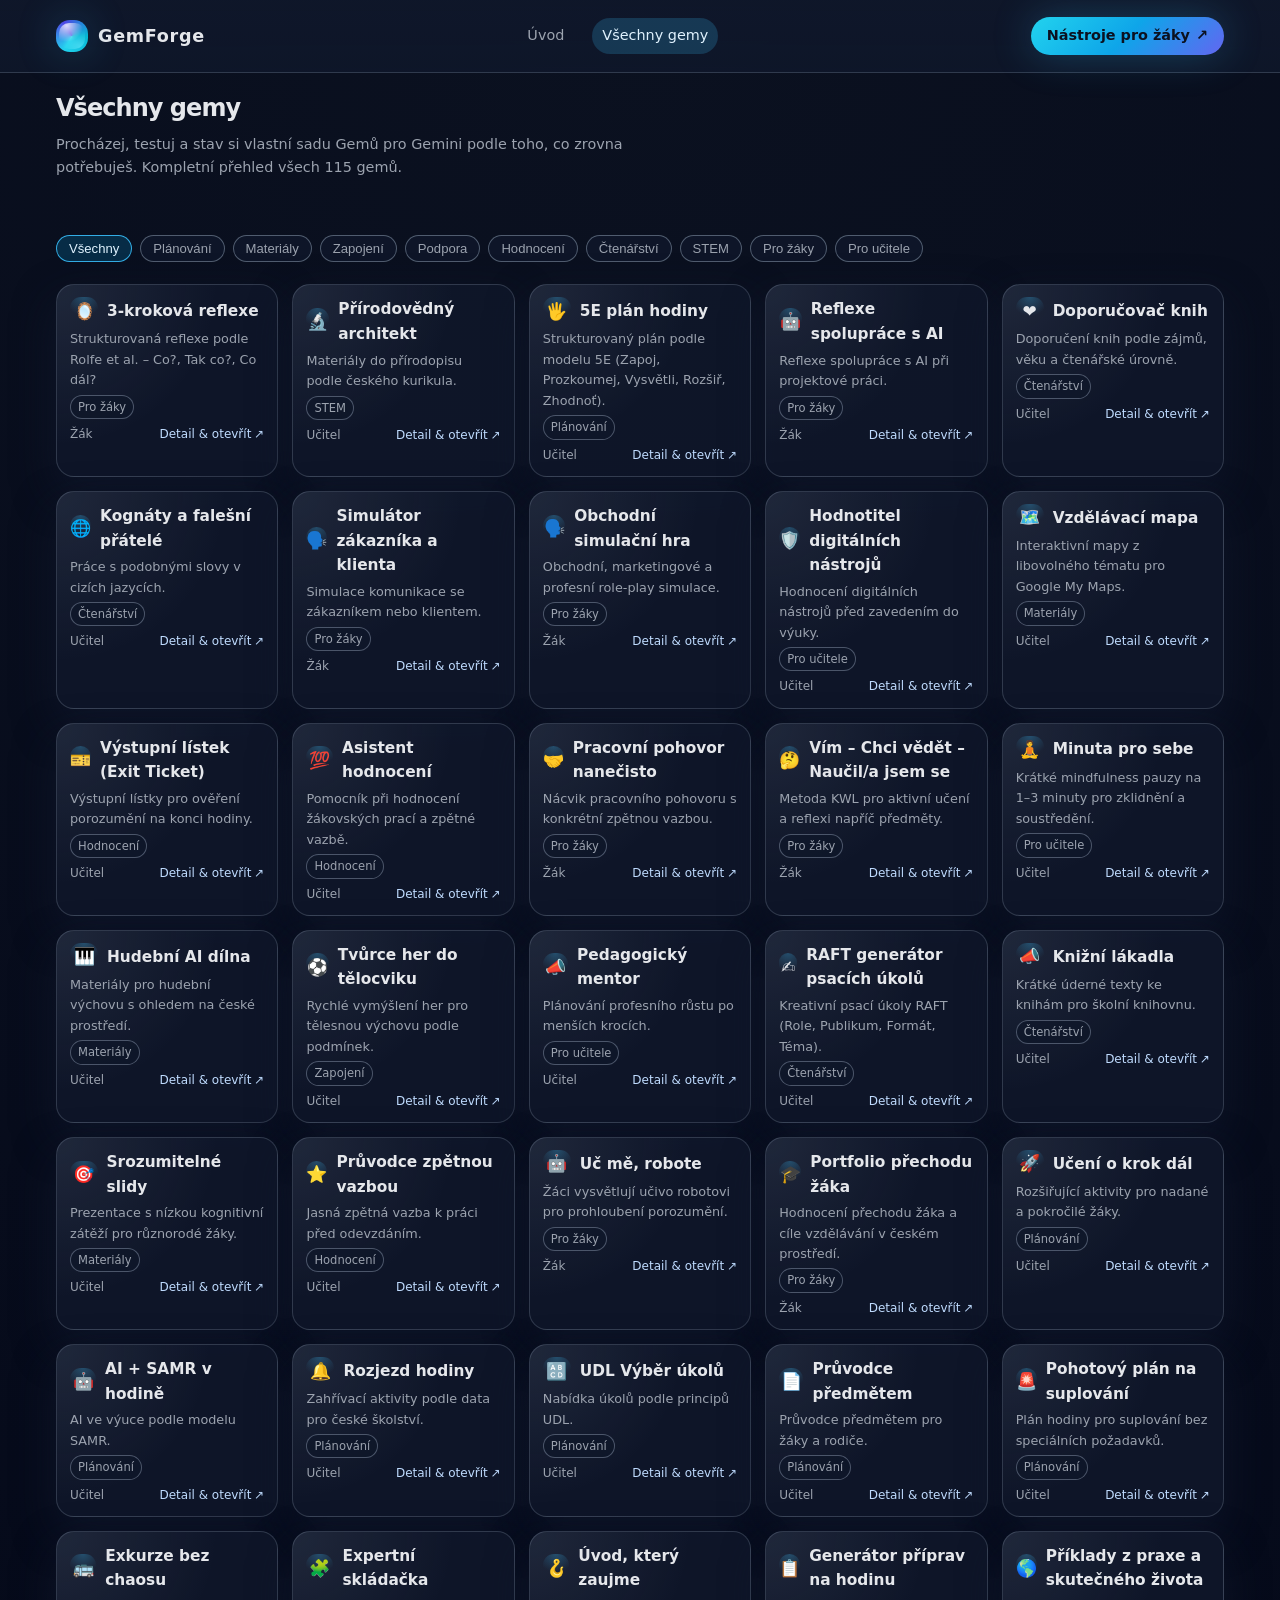
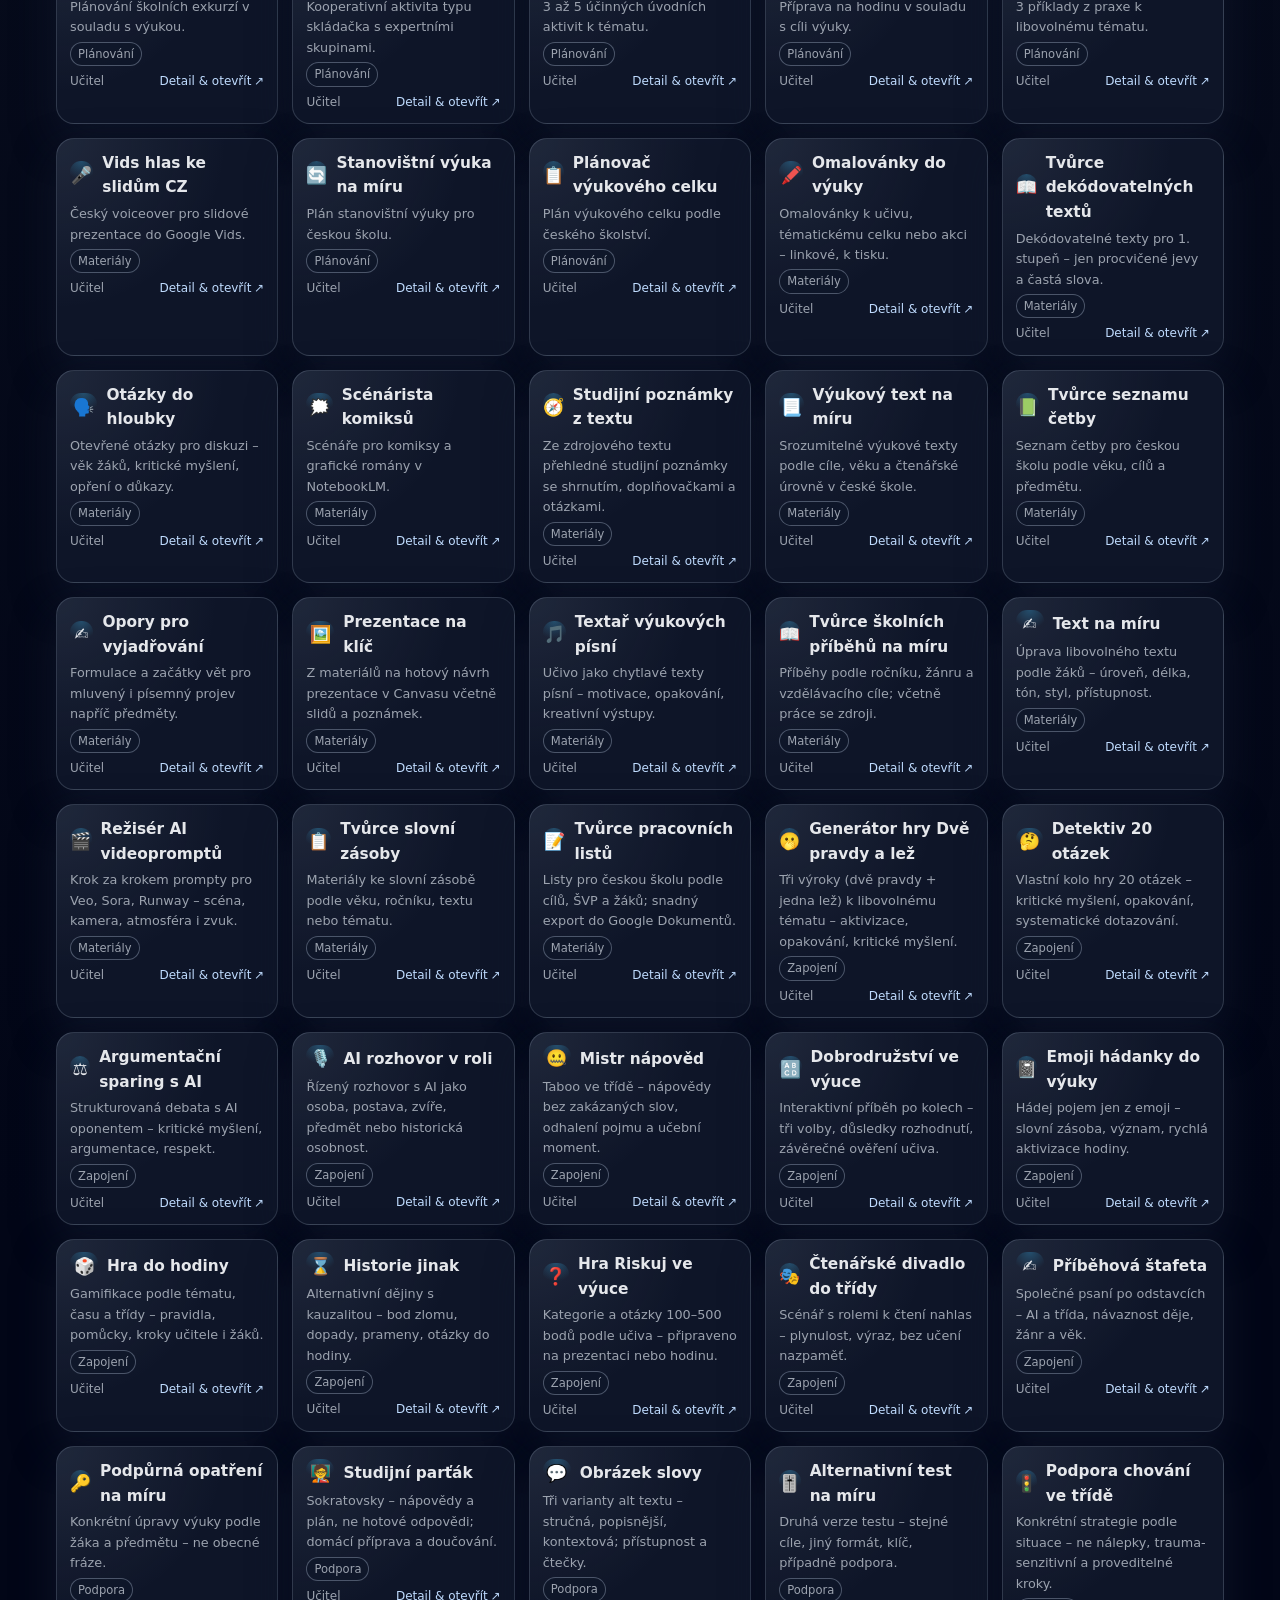
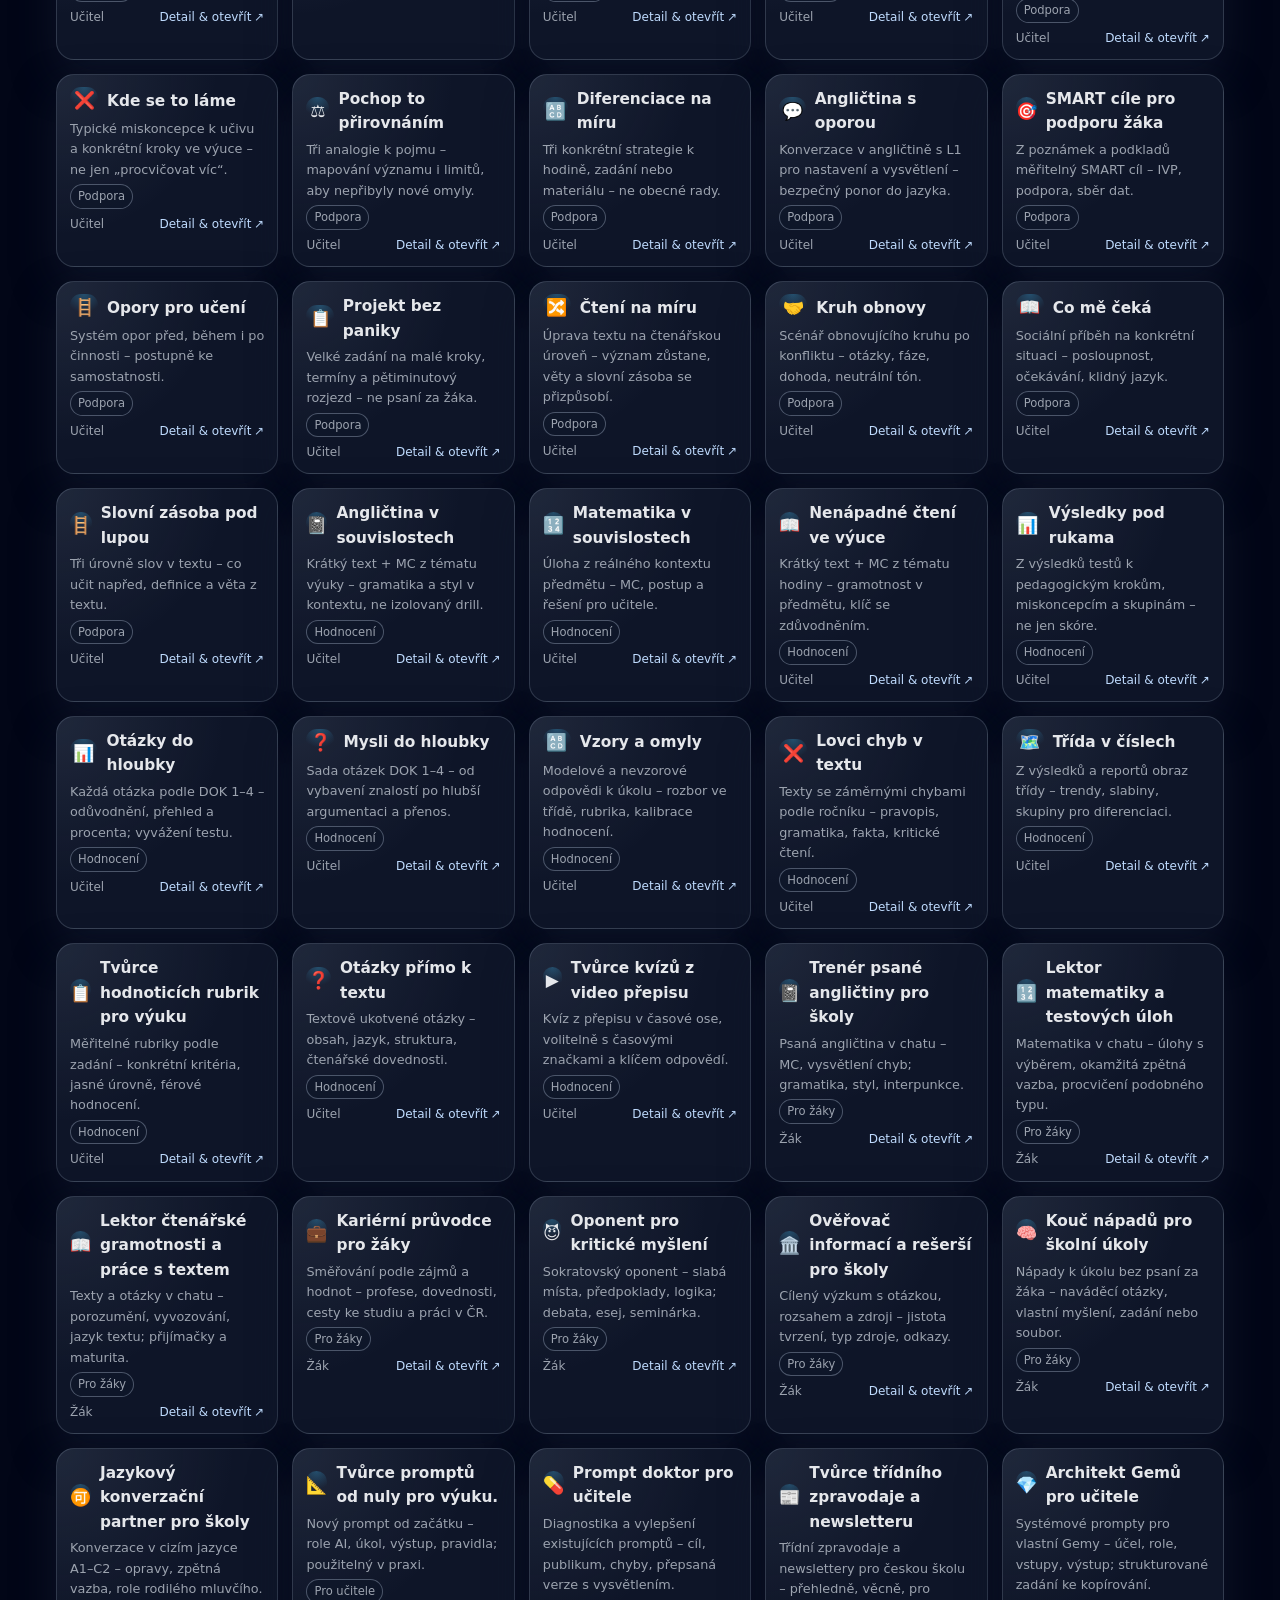
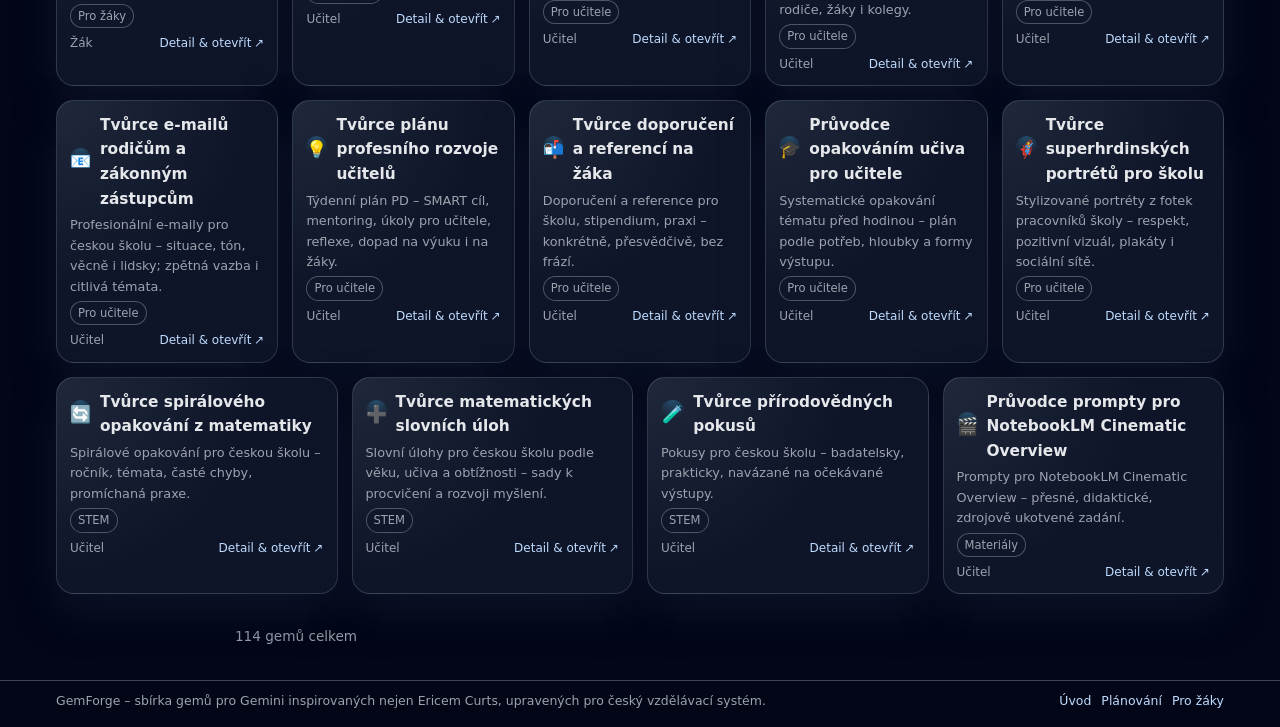
==== commit c347a73b: "Hero: ilustrace GemForge místo karuselu, patička a opravy odkazů - index: obrázek v pravém hero pane" ====
--- a/all-gems.html
+++ b/all-gems.html
@@ -83,7 +83,7 @@
     <footer>
       <div class="inner footer-inner">
         <div>
-          GemForge – sbírka gemů pro Google Gemini.
+          GemForge – sbírka gemů pro Gemini inspirovaných nejen Ericem Curts, upravených pro český vzdělávací systém.
         </div>
         <div class="footer-links">
           <a href="index.html" class="footer-link">Úvod</a>
--- a/styles.css
+++ b/styles.css
@@ -402,6 +402,23 @@
 .hero-panel-inner {
   position: relative;
   z-index: 1;
+}
+
+.hero-panel--visual {
+  padding: 12px;
+}
+
+.hero-forge-visual {
+  margin: 0;
+  border-radius: 18px;
+  overflow: hidden;
+  line-height: 0;
+}
+
+.hero-forge-visual img {
+  width: 100%;
+  height: auto;
+  display: block;
 }
 
 .hero-panel-header {
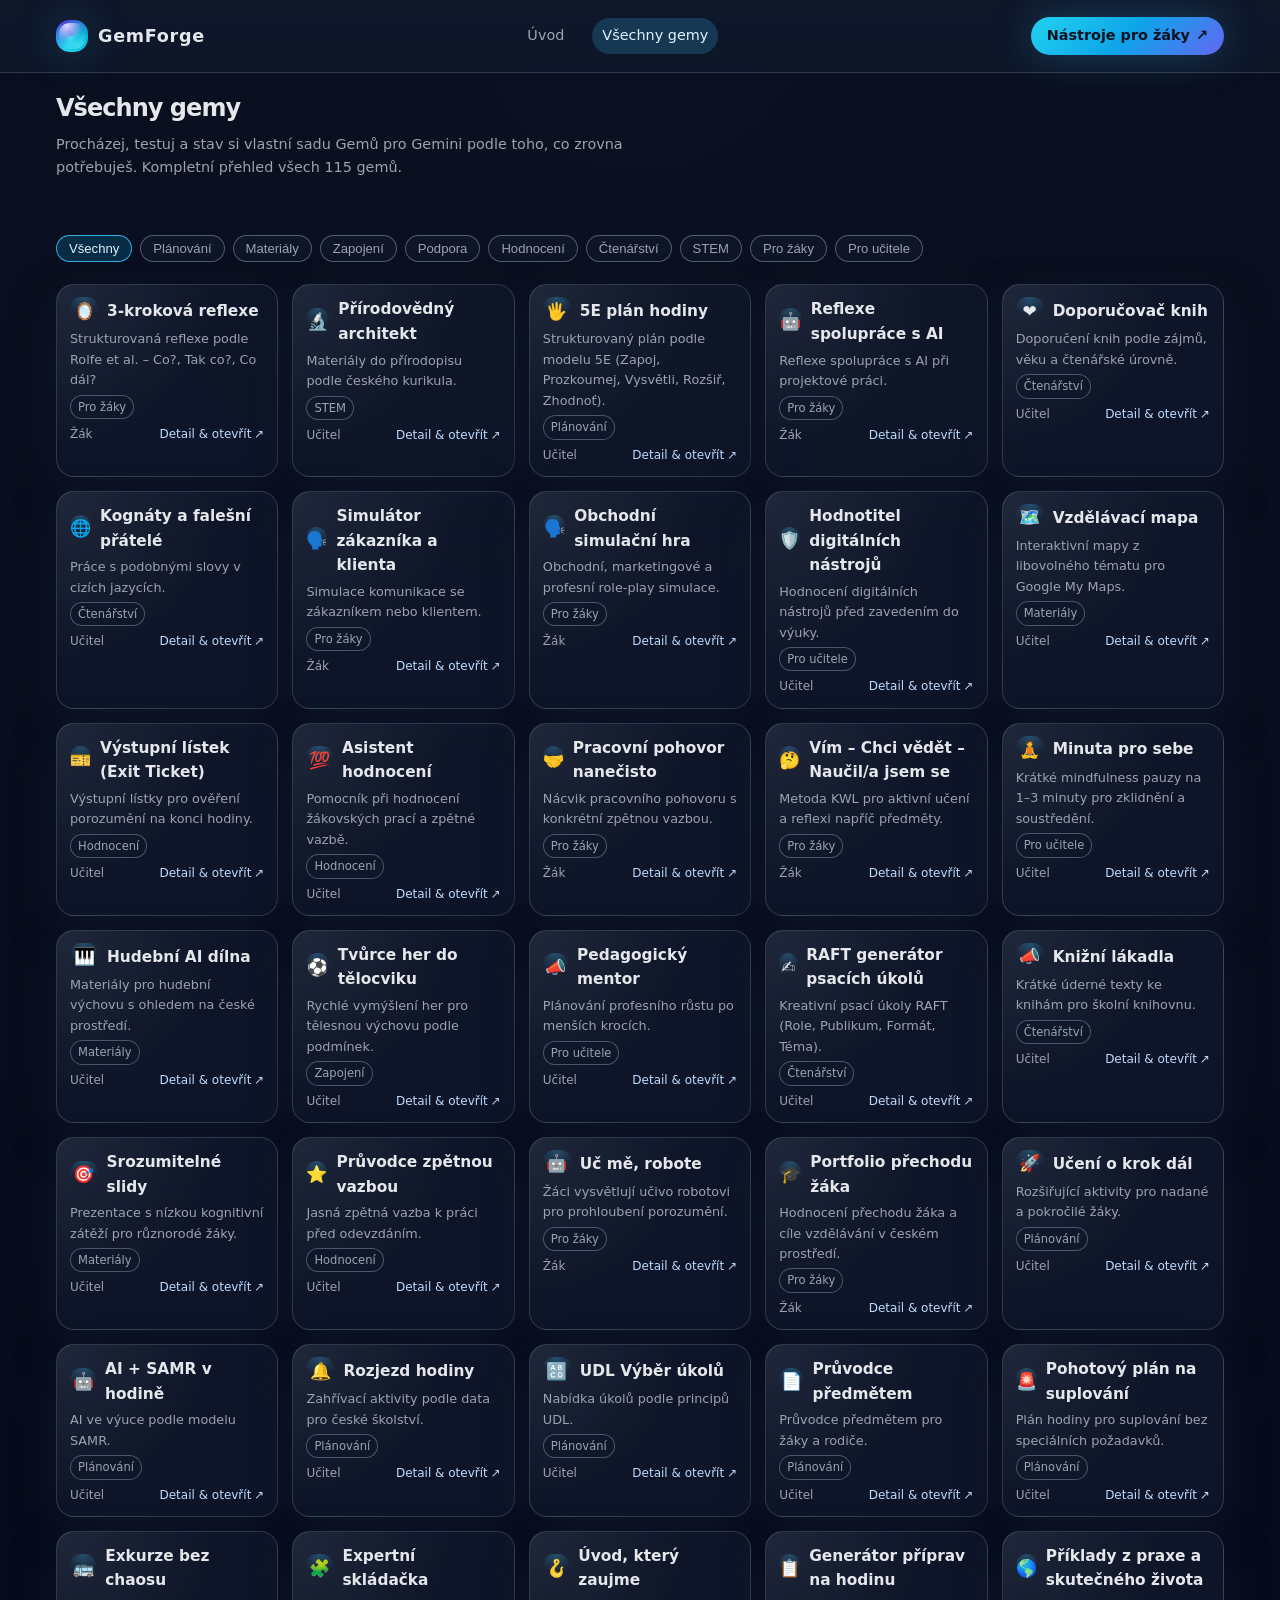
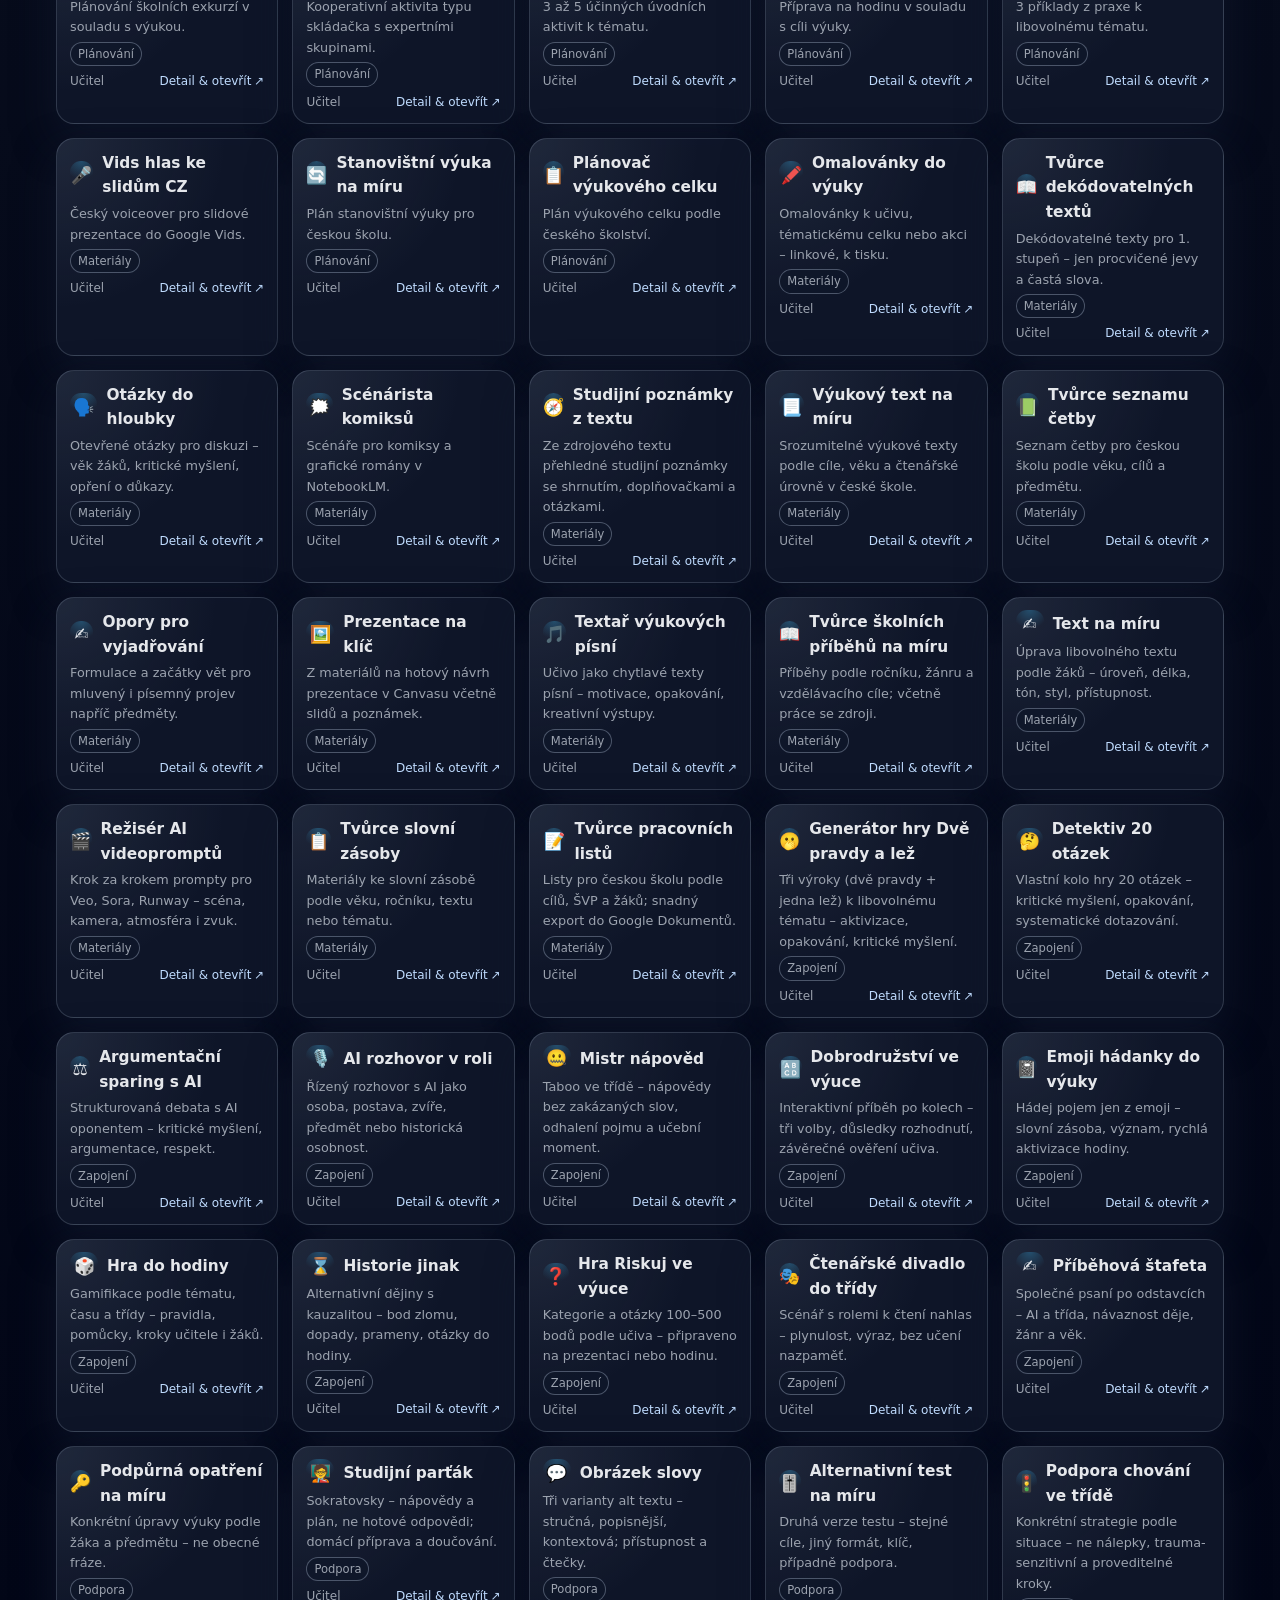
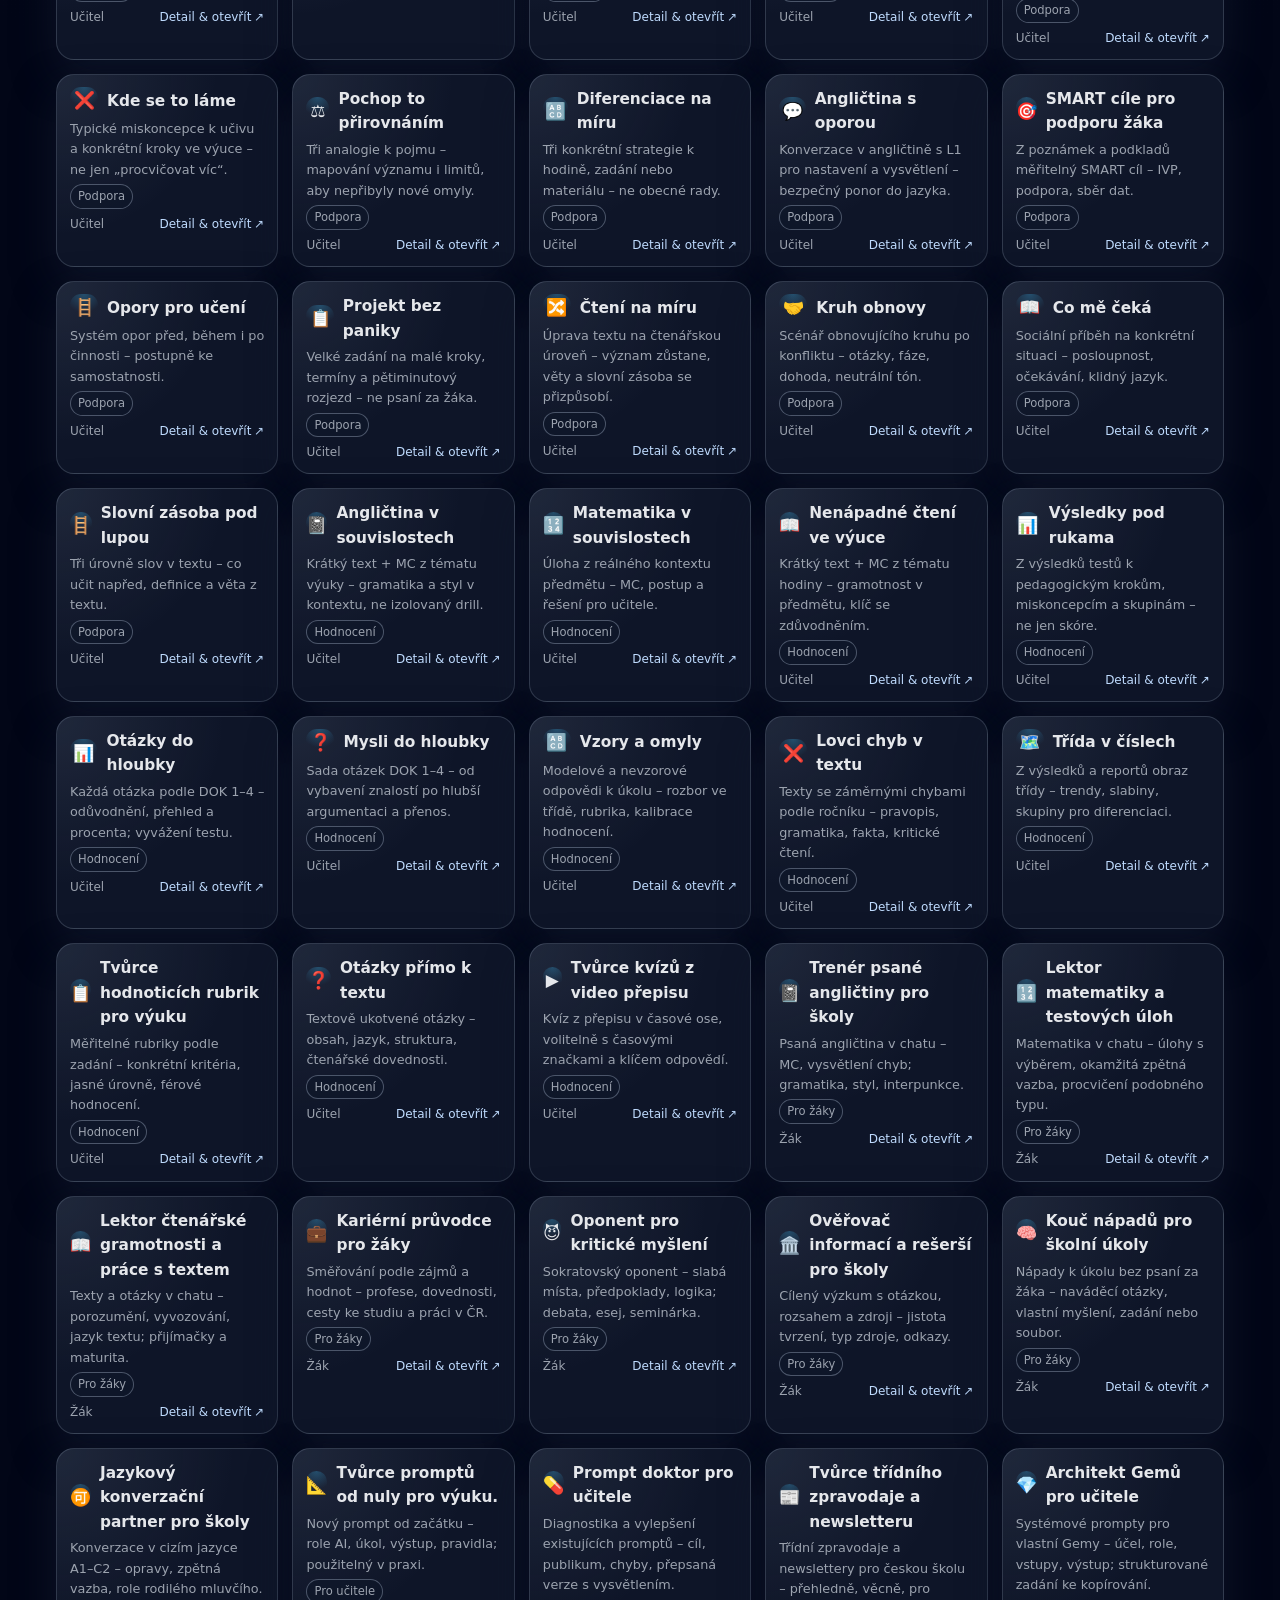
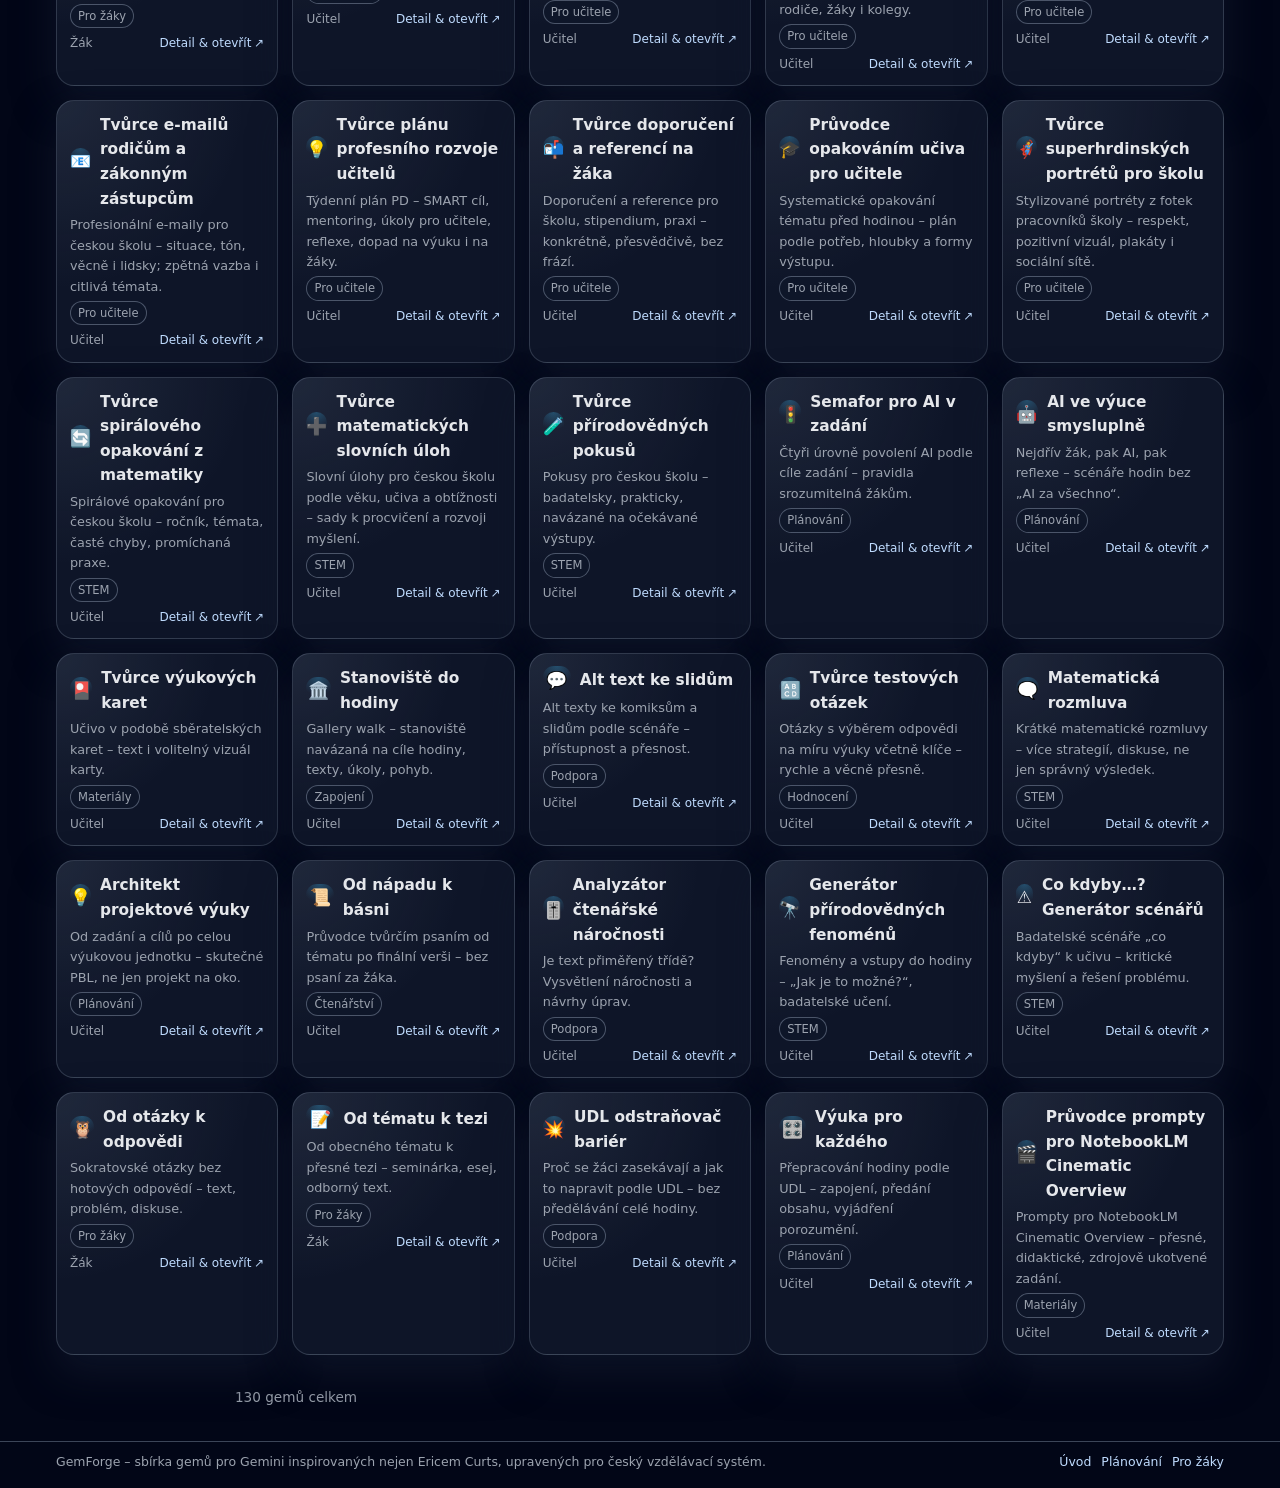
==== commit d58c6702: "Hlavička Nástroje pro žáky → all-gems s filtrem Pro žáky - CTA a patička odkazují na all-gems.html#s" ====
--- a/all-gems.html
+++ b/all-gems.html
@@ -20,7 +20,7 @@
           <a class="nav-link active" href="all-gems.html">Všechny gemy</a>
         </nav>
 
-        <a class="nav-cta" href="index.html#student-tools">
+        <a class="nav-cta" href="all-gems.html#student">
           Nástroje pro žáky
           <span>↗</span>
         </a>
@@ -88,7 +88,7 @@
         <div class="footer-links">
           <a href="index.html" class="footer-link">Úvod</a>
           <a href="index.html#planning" class="footer-link">Plánování</a>
-          <a href="index.html#student-tools" class="footer-link">Pro žáky</a>
+          <a href="all-gems.html#student" class="footer-link">Pro žáky</a>
         </div>
       </div>
     </footer>
@@ -166,18 +166,53 @@
         if (countEl) countEl.textContent = shown;
       }
 
+      var VALID_FILTERS = ["all", "planning", "materials", "engagement", "support", "assessment", "literacy", "stem", "student", "professional"];
+
+      function filterFromUrl() {
+        var hash = (location.hash || "").replace(/^#/, "");
+        if (hash && VALID_FILTERS.indexOf(hash) !== -1) return hash;
+        try {
+          var q = new URLSearchParams(location.search).get("filter");
+          if (q && VALID_FILTERS.indexOf(q) !== -1) return q;
+        } catch (err) { /* ignore */ }
+        return "all";
+      }
+
+      function setHashForFilter(f) {
+        var base = location.pathname + location.search;
+        if (f === "all") {
+          if (location.hash) history.replaceState(null, "", base);
+        } else {
+          history.replaceState(null, "", base + "#" + f);
+        }
+      }
+
       var bar = document.getElementById("filter-bar");
+
+      function applyFilterFromUrl() {
+        var f = filterFromUrl();
+        if (bar) {
+          bar.querySelectorAll(".chip").forEach(function(c) { c.classList.remove("active"); });
+          var chip = bar.querySelector('.chip[data-filter="' + f + '"]');
+          if (chip) chip.classList.add("active");
+        }
+        renderGrid(f);
+      }
+
       if (bar) {
         bar.addEventListener("click", function(e) {
           var chip = e.target.closest(".chip");
           if (!chip) return;
           bar.querySelectorAll(".chip").forEach(function(c) { c.classList.remove("active"); });
           chip.classList.add("active");
-          renderGrid(chip.dataset.filter || "all");
+          var f = chip.dataset.filter || "all";
+          renderGrid(f);
+          setHashForFilter(f);
         });
       }
 
-      renderGrid("all");
+      applyFilterFromUrl();
+      window.addEventListener("hashchange", applyFilterFromUrl);
     })();
   </script>
 </body>
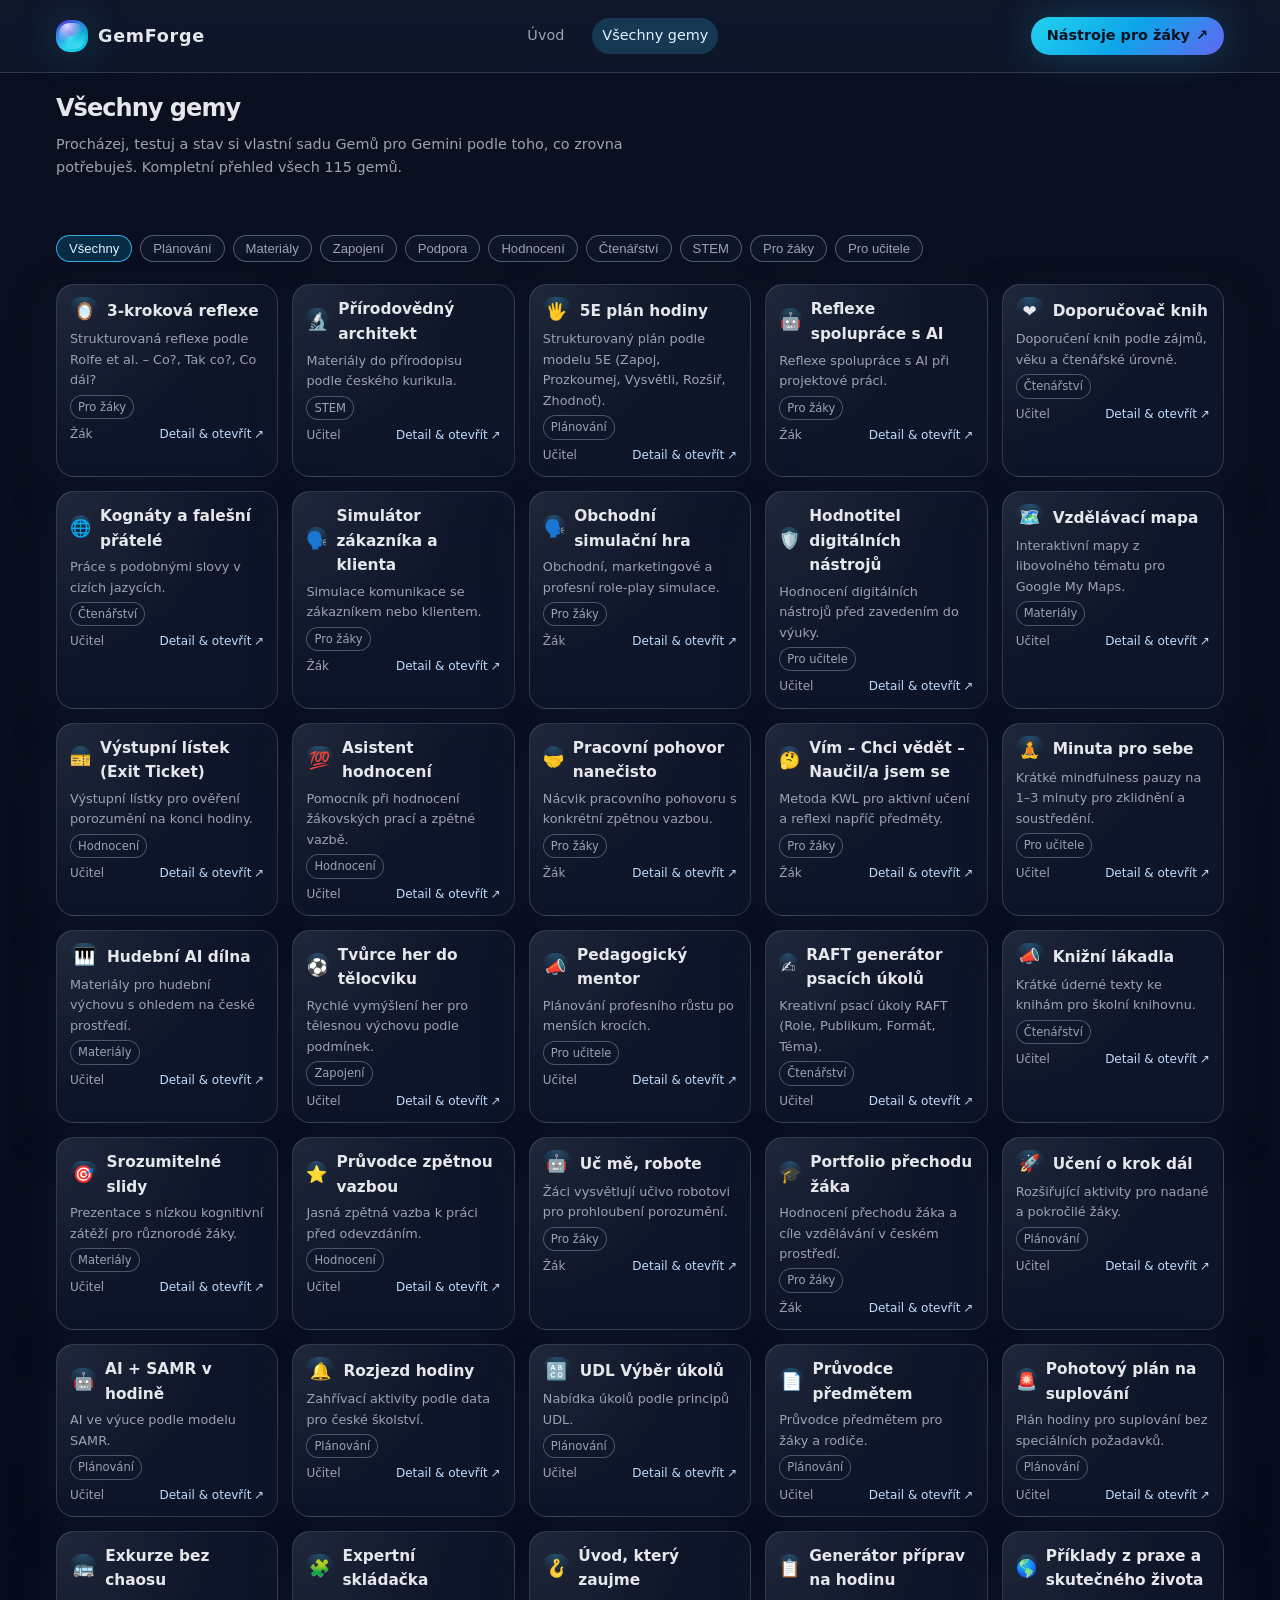
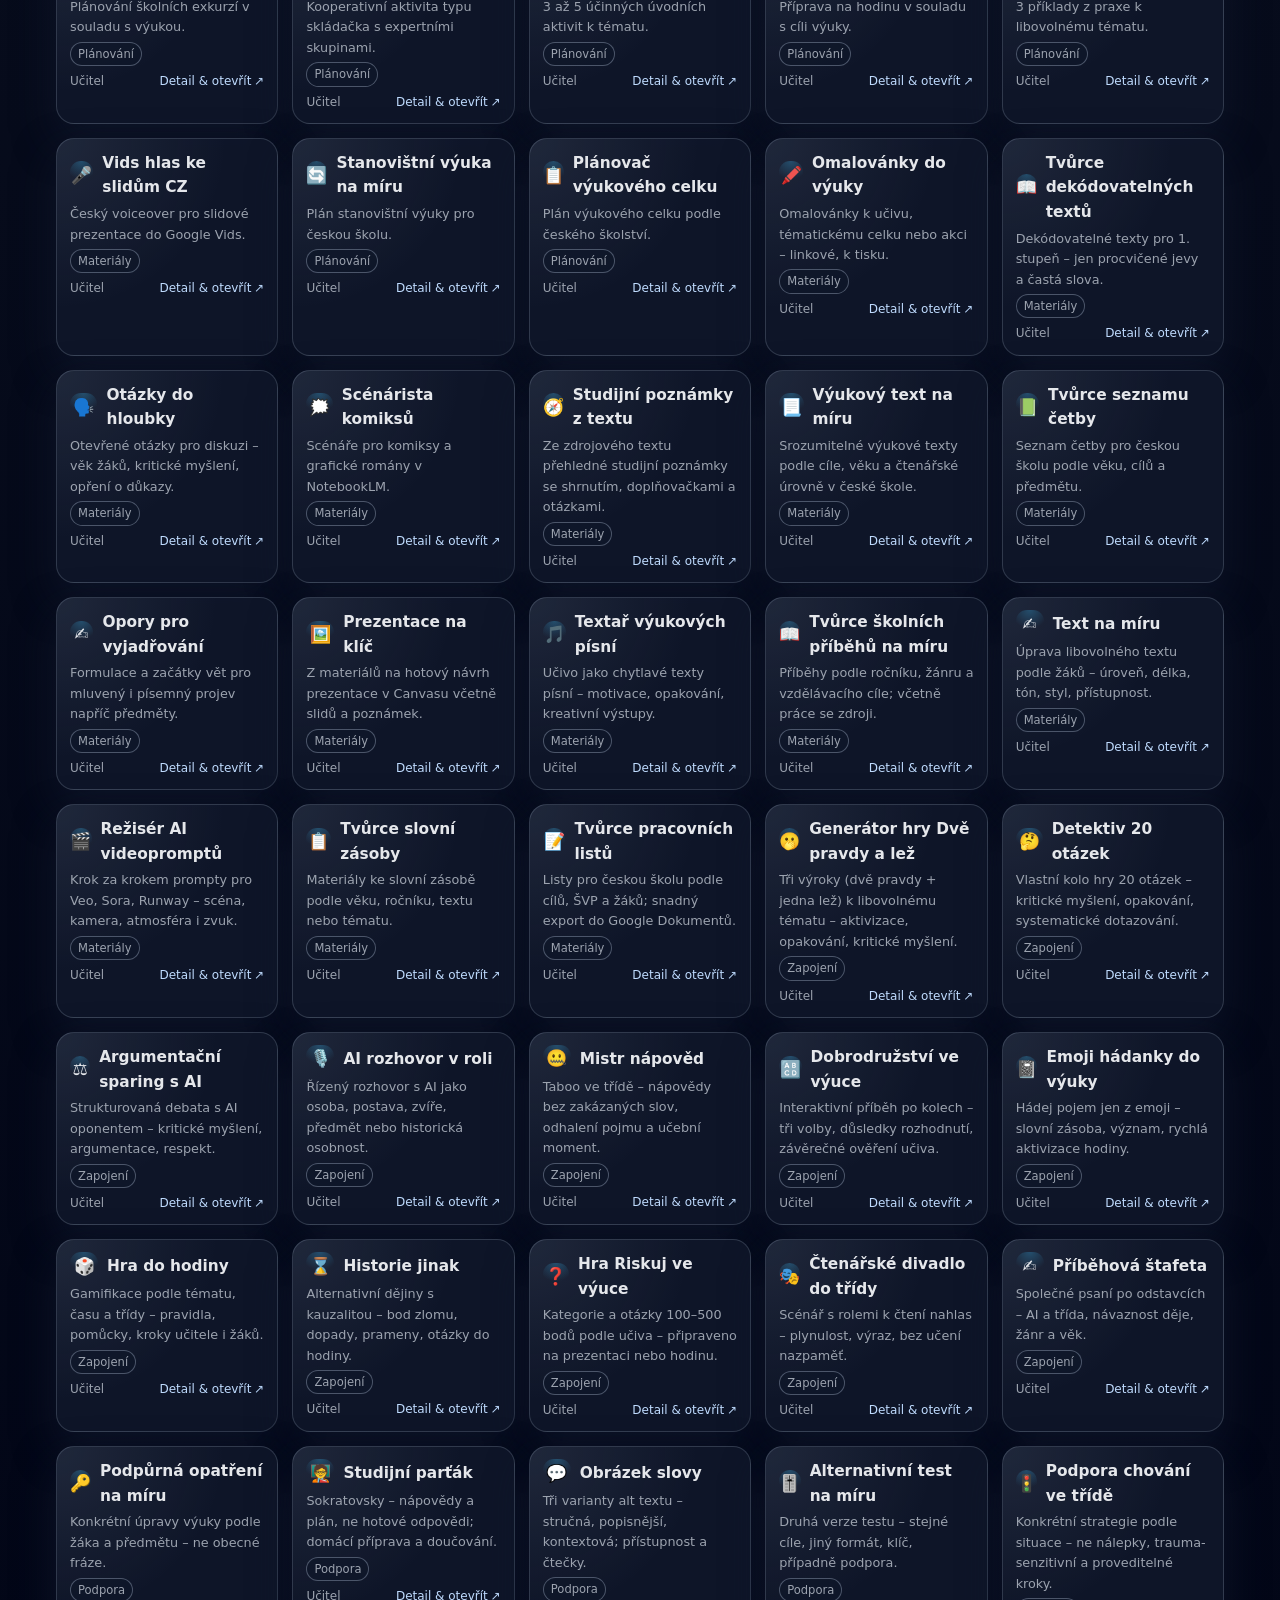
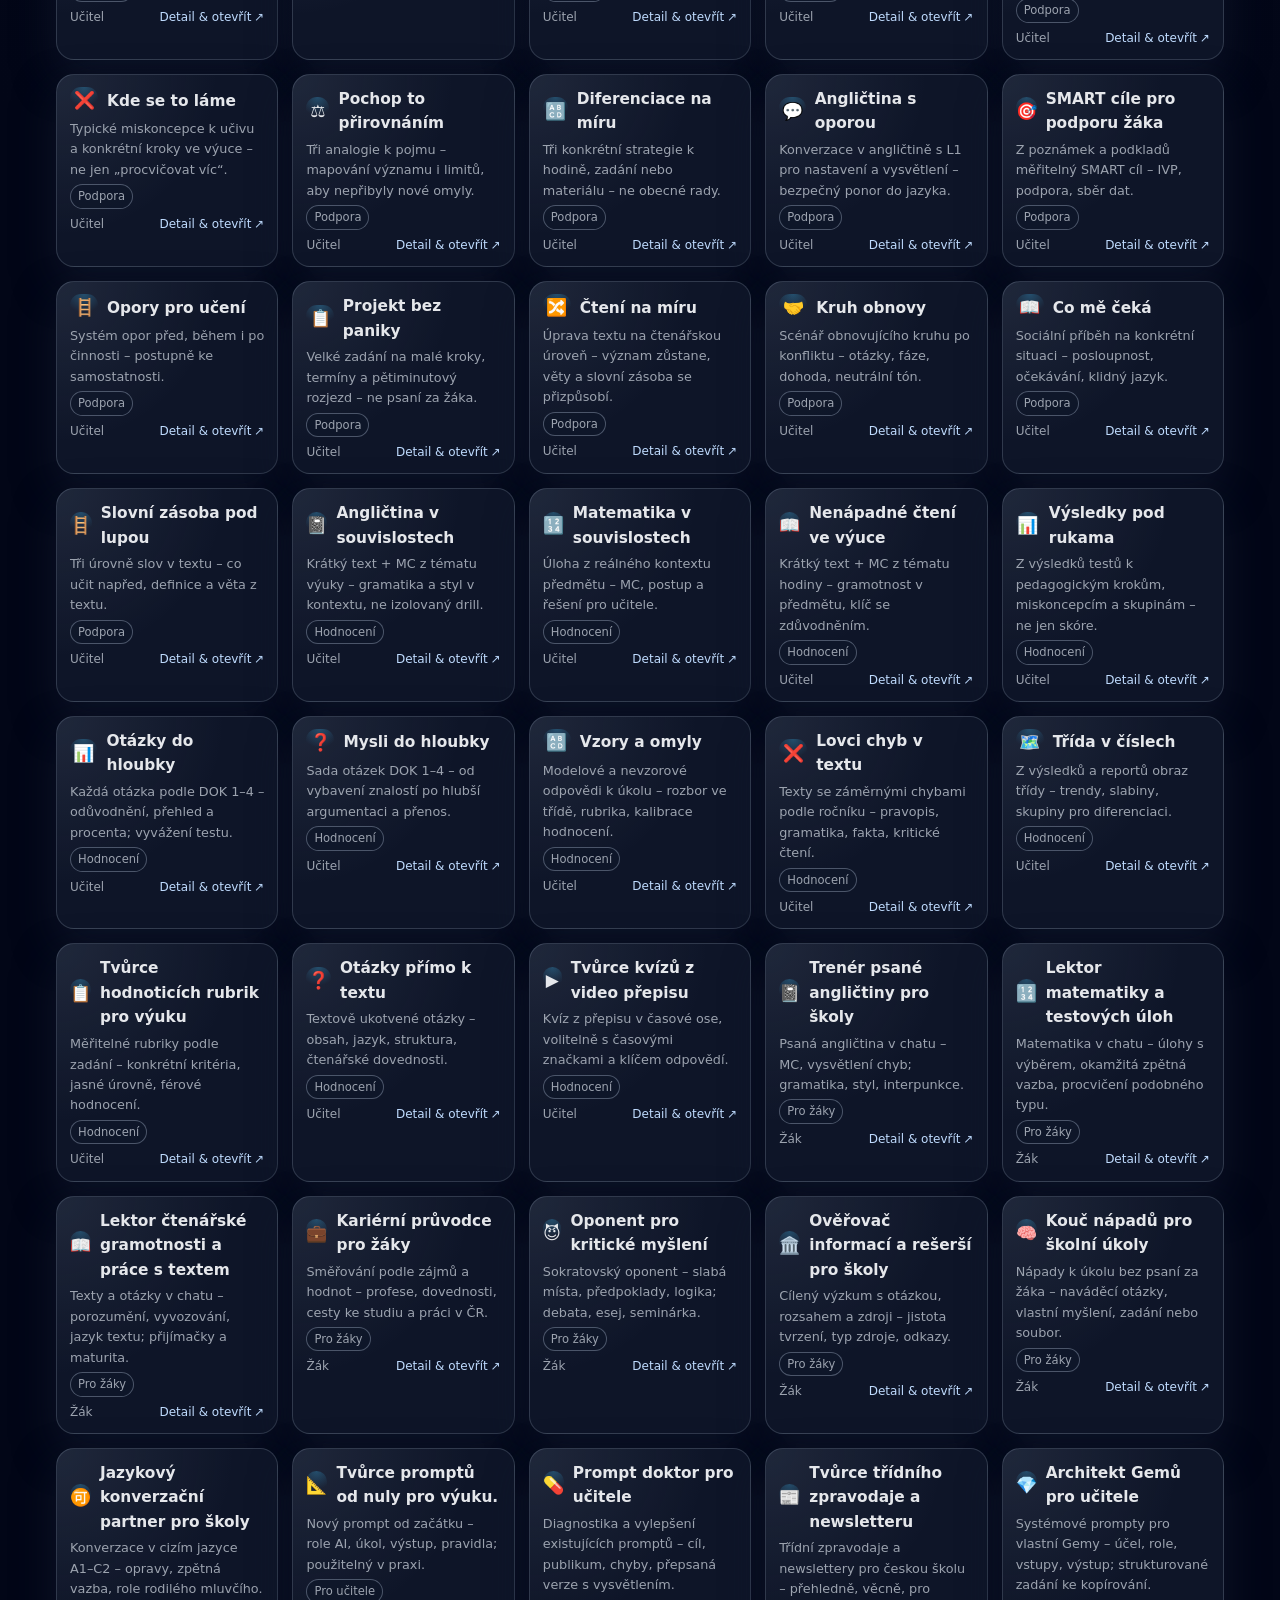
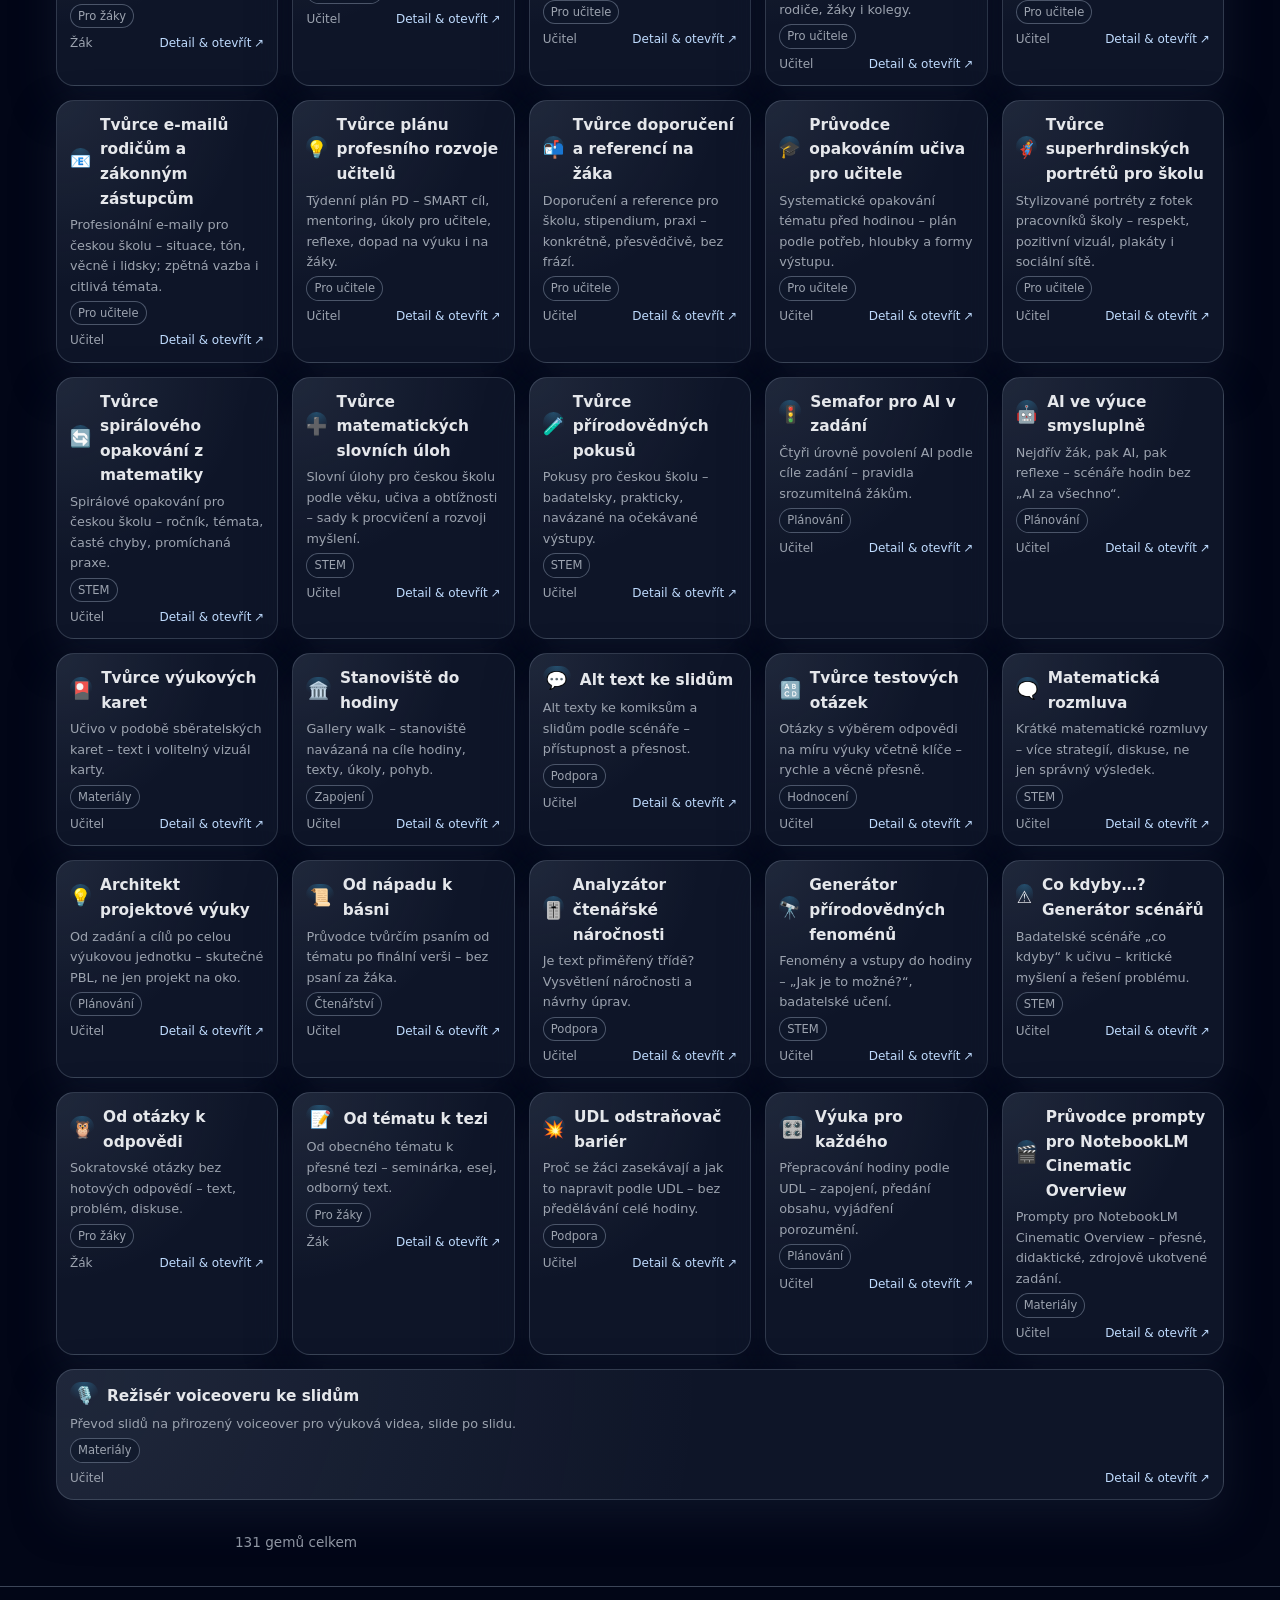
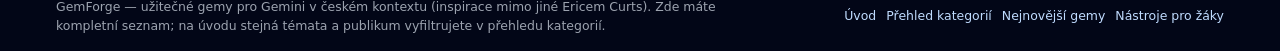
==== commit bc10b1e5: "Homepage UX refresh below hero, dynamic counts, and newest logic. Restructure category browsing for " ====
--- a/all-gems.html
+++ b/all-gems.html
@@ -82,13 +82,15 @@
 
     <footer>
       <div class="inner footer-inner">
-        <div>
-          GemForge – sbírka gemů pro Gemini inspirovaných nejen Ericem Curts, upravených pro český vzdělávací systém.
-        </div>
-        <div class="footer-links">
+        <div class="footer-lead">
+          GemForge — užitečné gemy pro Gemini v českém kontextu (inspirace mimo jiné Ericem Curts).
+          Zde máte kompletní seznam; na úvodu stejná témata a publikum vyfiltrujete v přehledu kategorií.
+        </div>
+        <div class="footer-links" aria-label="Rychlé odkazy">
           <a href="index.html" class="footer-link">Úvod</a>
-          <a href="index.html#planning" class="footer-link">Plánování</a>
-          <a href="all-gems.html#student" class="footer-link">Pro žáky</a>
+          <a href="index.html#browse-catalog" class="footer-link">Přehled kategorií</a>
+          <a href="index.html#newest" class="footer-link">Nejnovější gemy</a>
+          <a href="all-gems.html#student" class="footer-link">Nástroje pro žáky</a>
         </div>
       </div>
     </footer>
--- a/styles.css
+++ b/styles.css
@@ -307,6 +307,42 @@
   color: #e0f2fe;
 }
 
+.hero-count-pill {
+  border-color: rgba(56, 189, 248, 0.95);
+  background: linear-gradient(135deg, rgba(56, 189, 248, 0.34), rgba(59, 130, 246, 0.24));
+  color: #e0f2fe;
+  box-shadow:
+    0 0 0 1px rgba(56, 189, 248, 0.28) inset,
+    0 0 20px rgba(56, 189, 248, 0.35),
+    0 0 36px rgba(59, 130, 246, 0.24);
+  animation: heroCountPillPulse 2.9s ease-in-out infinite;
+}
+
+.hero-count-pill #hero-gems-count {
+  color: #67e8f9;
+  font-weight: 800;
+  font-size: 1.02em;
+  text-shadow: 0 0 14px rgba(103, 232, 249, 0.55);
+}
+
+@keyframes heroCountPillPulse {
+  0%,
+  100% {
+    box-shadow:
+      0 0 0 1px rgba(56, 189, 248, 0.24) inset,
+      0 0 16px rgba(56, 189, 248, 0.28),
+      0 0 30px rgba(59, 130, 246, 0.2);
+    transform: translateY(0) scale(1);
+  }
+  50% {
+    box-shadow:
+      0 0 0 1px rgba(56, 189, 248, 0.36) inset,
+      0 0 26px rgba(56, 189, 248, 0.46),
+      0 0 44px rgba(59, 130, 246, 0.32);
+    transform: translateY(-1px) scale(1.015);
+  }
+}
+
 .hero-actions {
   display: flex;
   flex-wrap: wrap;
@@ -406,6 +442,37 @@
 
 .hero-panel--visual {
   padding: 12px;
+  position: relative;
+}
+
+.hero-panel--visual::before {
+  content: "";
+  position: absolute;
+  inset: 10px;
+  border-radius: 22px;
+  border: 1px solid rgba(56, 189, 248, 0.22);
+  box-shadow:
+    0 0 18px rgba(56, 189, 248, 0.28),
+    0 0 34px rgba(56, 189, 248, 0.2),
+    0 0 58px rgba(56, 189, 248, 0.16);
+  pointer-events: none;
+  z-index: 0;
+  animation: heroImageAuraPulse 2.3s ease-in-out infinite;
+}
+
+.hero-panel--visual::after {
+  content: "";
+  position: absolute;
+  left: 10%;
+  right: 10%;
+  bottom: 4px;
+  height: 30px;
+  border-radius: 999px;
+  background: radial-gradient(circle, rgba(56, 189, 248, 0.95) 0%, rgba(56, 189, 248, 0.46) 44%, rgba(56, 189, 248, 0) 100%);
+  filter: blur(12px);
+  pointer-events: none;
+  z-index: 0;
+  animation: heroImageGlowPulse 2.3s ease-in-out infinite;
 }
 
 .hero-forge-visual {
@@ -413,12 +480,38 @@
   border-radius: 18px;
   overflow: hidden;
   line-height: 0;
+  position: relative;
+  z-index: 1;
 }
 
 .hero-forge-visual img {
   width: 100%;
   height: auto;
   display: block;
+}
+
+@keyframes heroImageGlowPulse {
+  0%,
+  100% {
+    opacity: 0.56;
+    transform: scaleX(0.9);
+  }
+  50% {
+    opacity: 1;
+    transform: scaleX(1.12);
+  }
+}
+
+@keyframes heroImageAuraPulse {
+  0%,
+  100% {
+    opacity: 0.58;
+    transform: scale(0.992);
+  }
+  50% {
+    opacity: 0.96;
+    transform: scale(1.01);
+  }
 }
 
 .hero-panel-header {
@@ -1088,3 +1181,284 @@
 a.gem-card:hover {
   color: inherit;
 }
+
+/* ===== Homepage — pouze oblast pod hero (GemForge úvod) =====
+   Nemění .hero, header ani globální tokeny použité v horní části. */
+
+.home-below-hero {
+  position: relative;
+}
+
+.home-below-hero::before {
+  content: "";
+  display: block;
+  height: 1px;
+  margin: 0 auto;
+  width: min(1200px, 100% - 32px);
+  background: linear-gradient(
+    90deg,
+    transparent,
+    rgba(56, 189, 248, 0.35),
+    rgba(99, 102, 241, 0.25),
+    transparent
+  );
+  opacity: 0.9;
+}
+
+.home-newest {
+  padding-top: 20px;
+  padding-bottom: 8px;
+}
+
+.home-newest-header {
+  flex-direction: column;
+  align-items: stretch;
+  gap: 10px;
+}
+
+.home-newest-title-wrap {
+  display: flex;
+  flex-direction: column;
+  gap: 6px;
+}
+
+.home-newest-kicker {
+  display: inline-flex;
+  align-self: flex-start;
+  padding: 3px 10px;
+  border-radius: 999px;
+  font-size: 0.72rem;
+  font-weight: 600;
+  letter-spacing: 0.06em;
+  text-transform: uppercase;
+  color: #a5f3fc;
+  border: 1px solid rgba(56, 189, 248, 0.45);
+  background: rgba(56, 189, 248, 0.1);
+  box-shadow: 0 0 20px rgba(56, 189, 248, 0.12);
+}
+
+.home-newest .section-title {
+  margin: 0;
+}
+
+.home-newest-lead {
+  max-width: 52rem;
+  line-height: 1.55;
+}
+
+.home-inline-link {
+  color: #7dd3fc;
+  text-decoration: underline;
+  text-underline-offset: 3px;
+  transition: color 0.12s ease;
+}
+
+.home-inline-link:hover {
+  color: #e0f2fe;
+}
+
+.home-catalog-nav {
+  padding-top: 8px;
+  padding-bottom: 4px;
+}
+
+.home-catalog-nav-head {
+  margin-bottom: 16px;
+}
+
+.home-catalog-nav-heading {
+  font-size: clamp(1.15rem, 2.5vw, 1.35rem);
+  font-weight: 650;
+  letter-spacing: -0.02em;
+  margin-bottom: 8px;
+  color: var(--text-main);
+}
+
+.home-catalog-nav-desc {
+  font-size: 0.88rem;
+  color: var(--text-muted);
+  max-width: 46rem;
+  line-height: 1.55;
+}
+
+.home-catalog-filters {
+  padding: 14px 16px 16px;
+  border-radius: var(--card-radius);
+  border: 1px solid rgba(148, 163, 184, 0.22);
+  background: radial-gradient(circle at top left, rgba(56, 189, 248, 0.08), transparent 55%),
+    rgba(15, 23, 42, 0.75);
+  box-shadow: 0 12px 36px rgba(15, 23, 42, 0.65);
+}
+
+.home-filter-row {
+  display: flex;
+  flex-wrap: wrap;
+  align-items: flex-start;
+  gap: 10px 14px;
+  margin-bottom: 12px;
+}
+
+.home-filter-row:last-child {
+  margin-bottom: 0;
+}
+
+.home-filter-label {
+  flex: 0 0 auto;
+  min-width: 5.5rem;
+  font-size: 0.72rem;
+  font-weight: 600;
+  text-transform: uppercase;
+  letter-spacing: 0.08em;
+  color: var(--text-muted);
+  padding-top: 6px;
+}
+
+.home-filter-chips {
+  display: flex;
+  flex-wrap: wrap;
+  gap: 8px;
+  flex: 1 1 240px;
+}
+
+.home-catalog-chip {
+  flex-shrink: 0;
+  padding: 6px 12px;
+  border-radius: 999px;
+  border: 1px solid rgba(148, 163, 184, 0.45);
+  font-size: 0.8rem;
+  color: var(--text-muted);
+  cursor: pointer;
+  background: rgba(15, 23, 42, 0.92);
+  transition: background 0.14s ease, border-color 0.14s ease, color 0.14s ease, transform 0.12s ease,
+    box-shadow 0.14s ease;
+}
+
+.home-catalog-chip:hover {
+  border-color: rgba(96, 165, 250, 0.85);
+  color: #e0f2fe;
+  transform: translateY(-1px);
+}
+
+.home-catalog-chip.active {
+  border-color: rgba(56, 189, 248, 0.95);
+  background: rgba(8, 47, 73, 0.95);
+  color: #e0f2fe;
+  box-shadow: 0 0 22px rgba(56, 189, 248, 0.22);
+}
+
+.home-category-header {
+  align-items: flex-start;
+  gap: 16px;
+}
+
+.home-category-header .section-subtitle {
+  max-width: 42rem;
+}
+
+.home-category-cta {
+  display: inline-flex;
+  align-items: center;
+  gap: 6px;
+  flex-shrink: 0;
+  padding: 8px 14px;
+  border-radius: 999px;
+  font-size: 0.82rem;
+  font-weight: 600;
+  color: #bae6fd;
+  border: 1px solid rgba(56, 189, 248, 0.5);
+  background: rgba(56, 189, 248, 0.08);
+  transition: border-color 0.14s ease, background 0.14s ease, transform 0.12s ease, box-shadow 0.14s ease;
+  white-space: nowrap;
+}
+
+.home-category-cta:hover {
+  border-color: rgba(56, 189, 248, 0.9);
+  background: rgba(56, 189, 248, 0.16);
+  transform: translateY(-1px);
+  box-shadow: 0 0 24px rgba(56, 189, 248, 0.2);
+}
+
+.home-category-section[hidden] {
+  display: none !important;
+}
+
+@media (max-width: 720px) {
+  .home-category-header {
+    flex-direction: column;
+    align-items: stretch;
+  }
+
+  .home-category-cta {
+    justify-content: center;
+    white-space: normal;
+    text-align: center;
+  }
+
+  .home-filter-row {
+    flex-direction: column;
+  }
+
+  .home-filter-label {
+    padding-top: 0;
+  }
+}
+
+.home-category-empty {
+  padding: 10px 0 18px;
+}
+
+.home-category-empty .inner {
+  padding: 16px 18px;
+  border-radius: var(--card-radius);
+  border: 1px dashed rgba(56, 189, 248, 0.35);
+  background: rgba(56, 189, 248, 0.06);
+  text-align: center;
+}
+
+.home-category-empty-text {
+  font-size: 0.88rem;
+  color: var(--text-muted);
+  line-height: 1.55;
+  margin-bottom: 12px;
+  max-width: 36rem;
+  margin-left: auto;
+  margin-right: auto;
+}
+
+.home-empty-reset {
+  padding: 8px 18px;
+  border-radius: 999px;
+  border: 1px solid rgba(56, 189, 248, 0.55);
+  background: rgba(15, 23, 42, 0.9);
+  color: #e0f2fe;
+  font-size: 0.86rem;
+  font-weight: 600;
+  cursor: pointer;
+  font-family: inherit;
+  transition: border-color 0.14s ease, background 0.14s ease, transform 0.12s ease;
+}
+
+.home-empty-reset:hover {
+  border-color: rgba(56, 189, 248, 0.95);
+  background: rgba(8, 47, 73, 0.95);
+  transform: translateY(-1px);
+}
+
+.home-empty-reset:focus-visible {
+  outline: 2px solid rgba(56, 189, 248, 0.8);
+  outline-offset: 2px;
+}
+
+.footer-lead {
+  flex: 1 1 100%;
+  width: 100%;
+  max-width: 42rem;
+  line-height: 1.55;
+  font-size: 0.78rem;
+  color: var(--text-muted);
+}
+
+.footer-lead strong {
+  color: #cbd5e1;
+  font-weight: 600;
+}
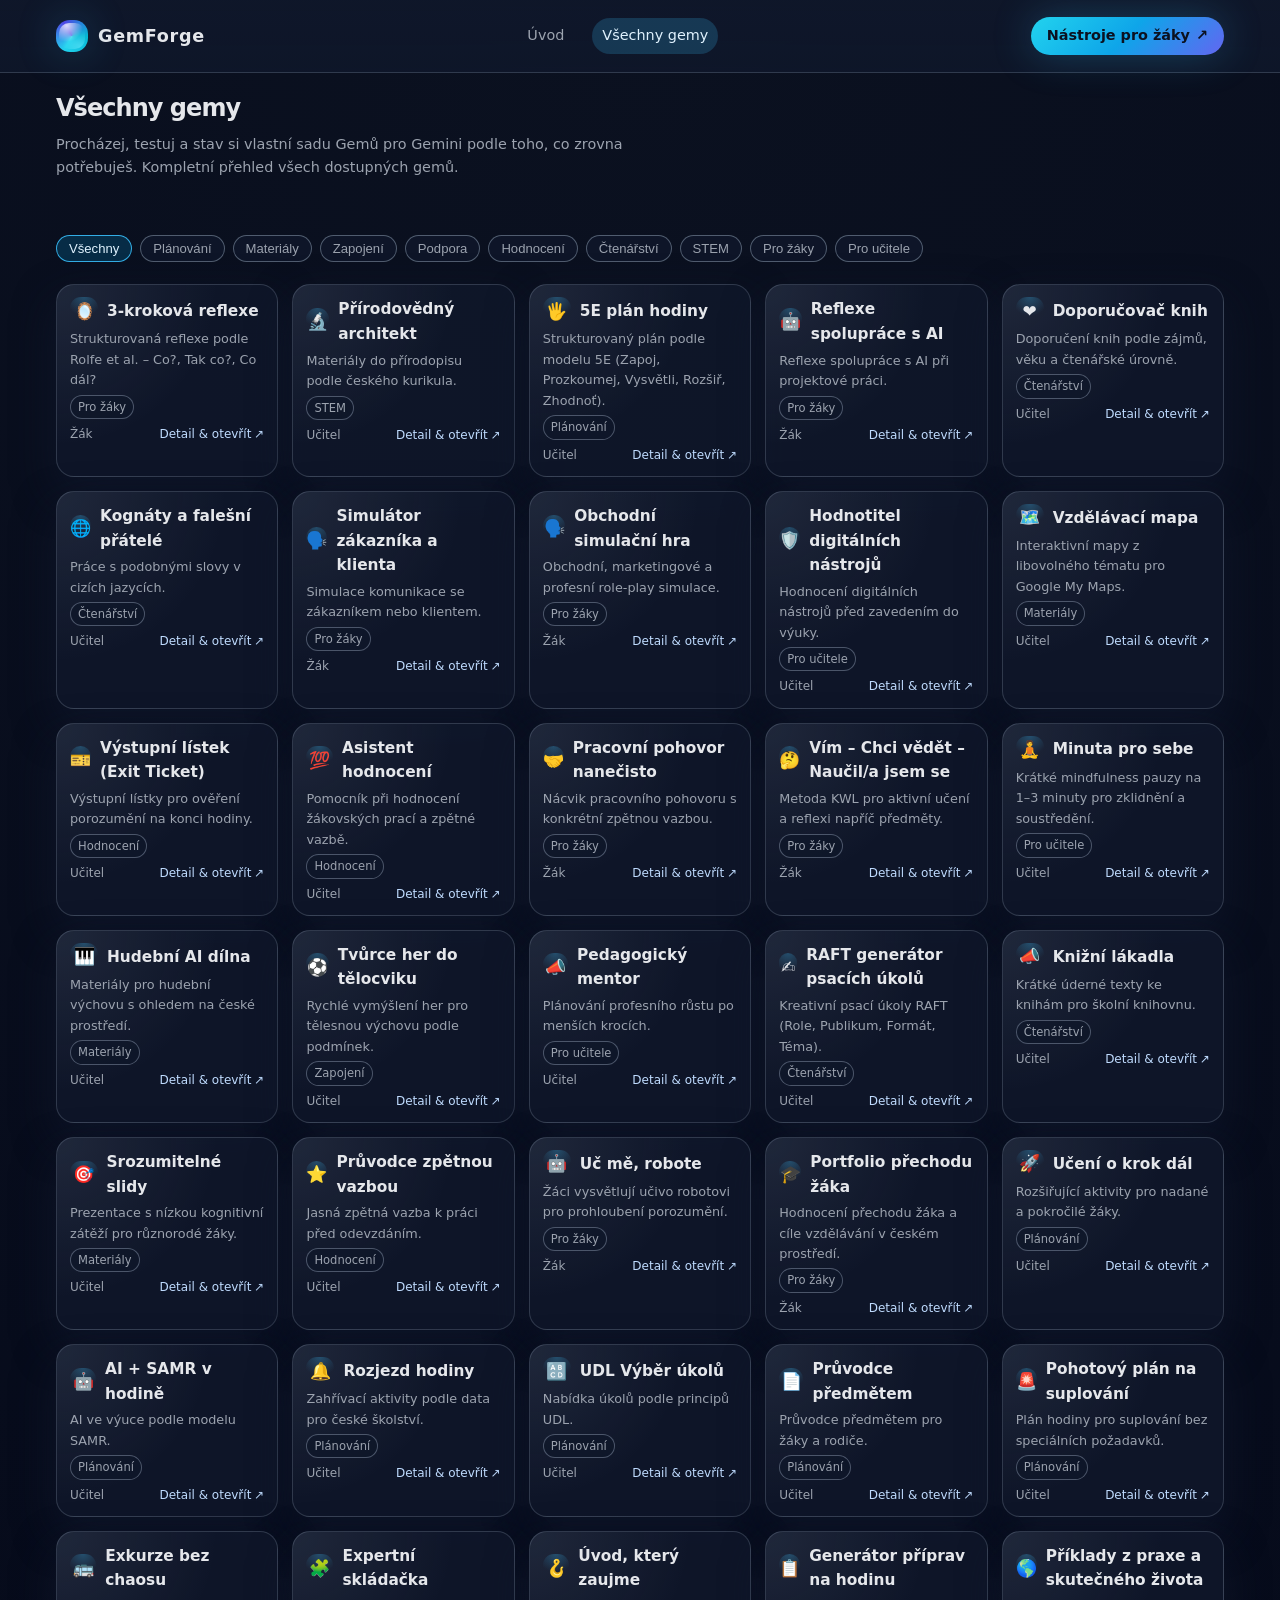
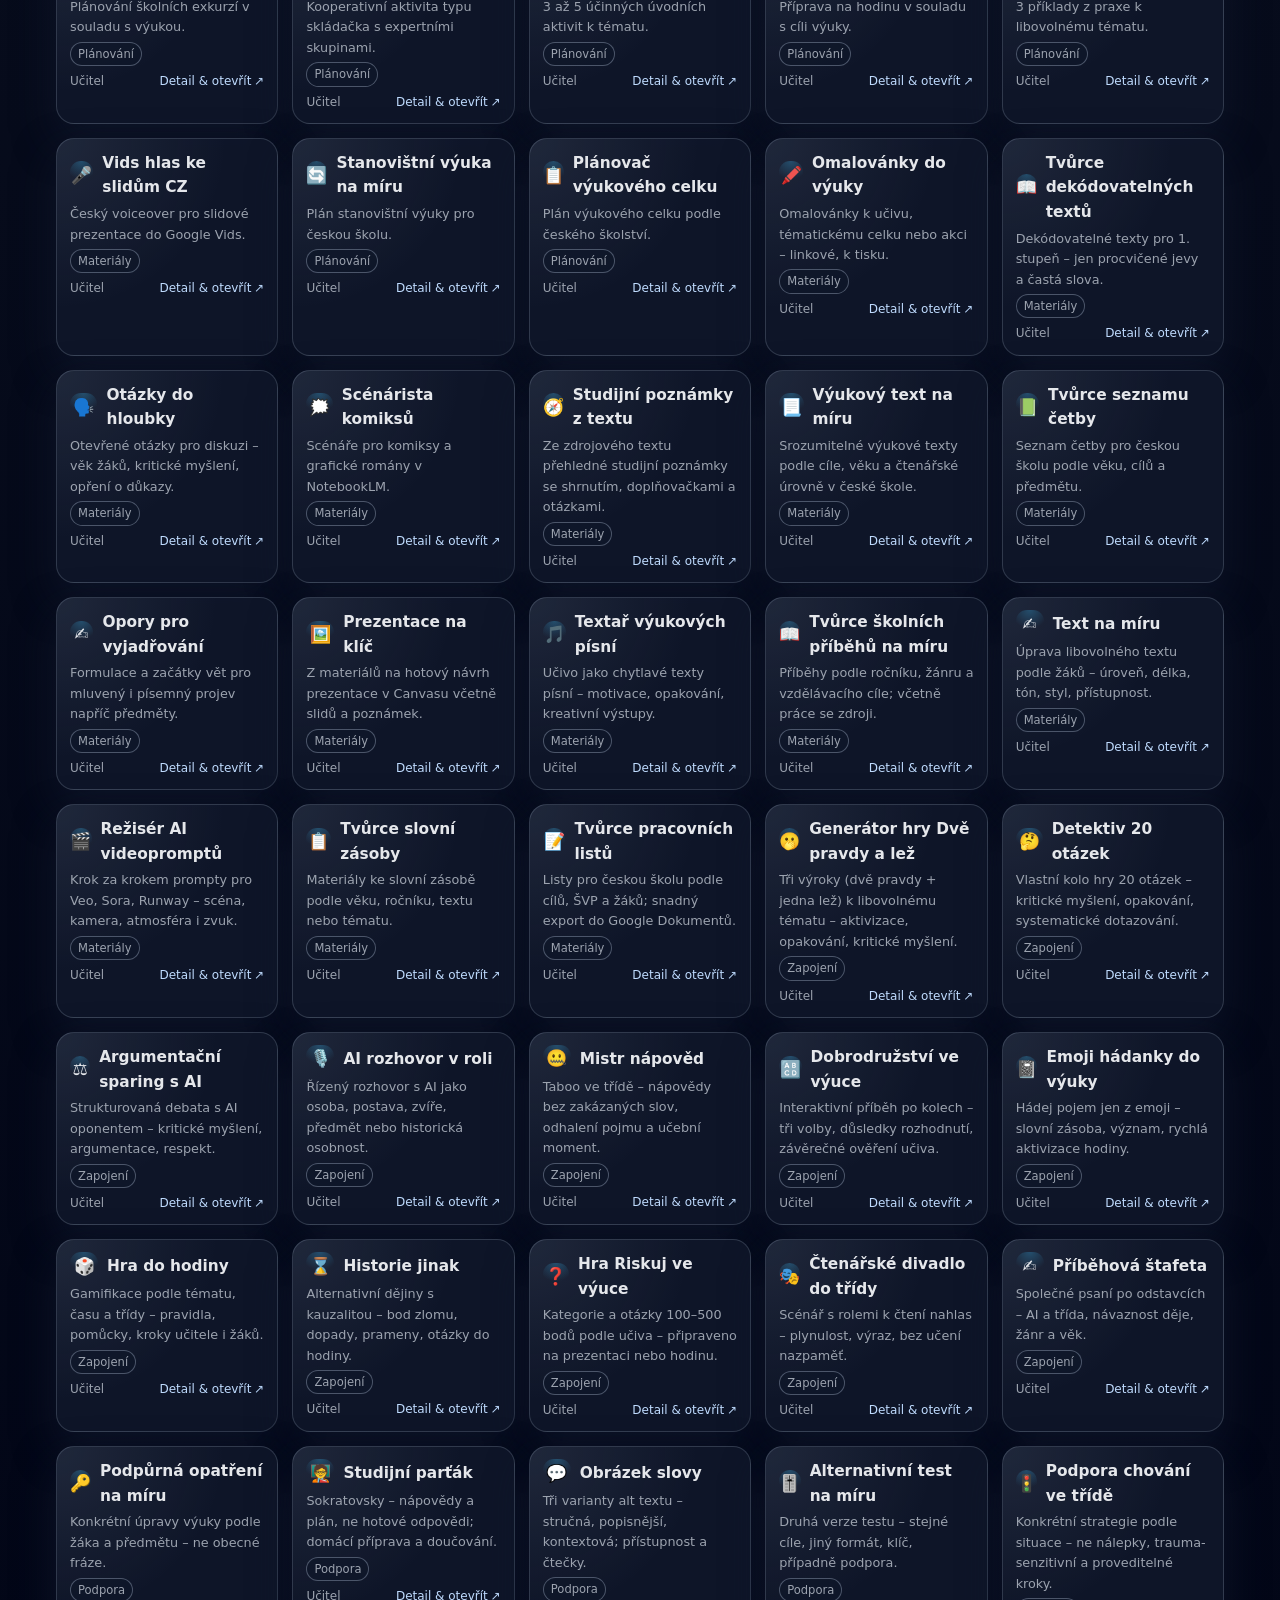
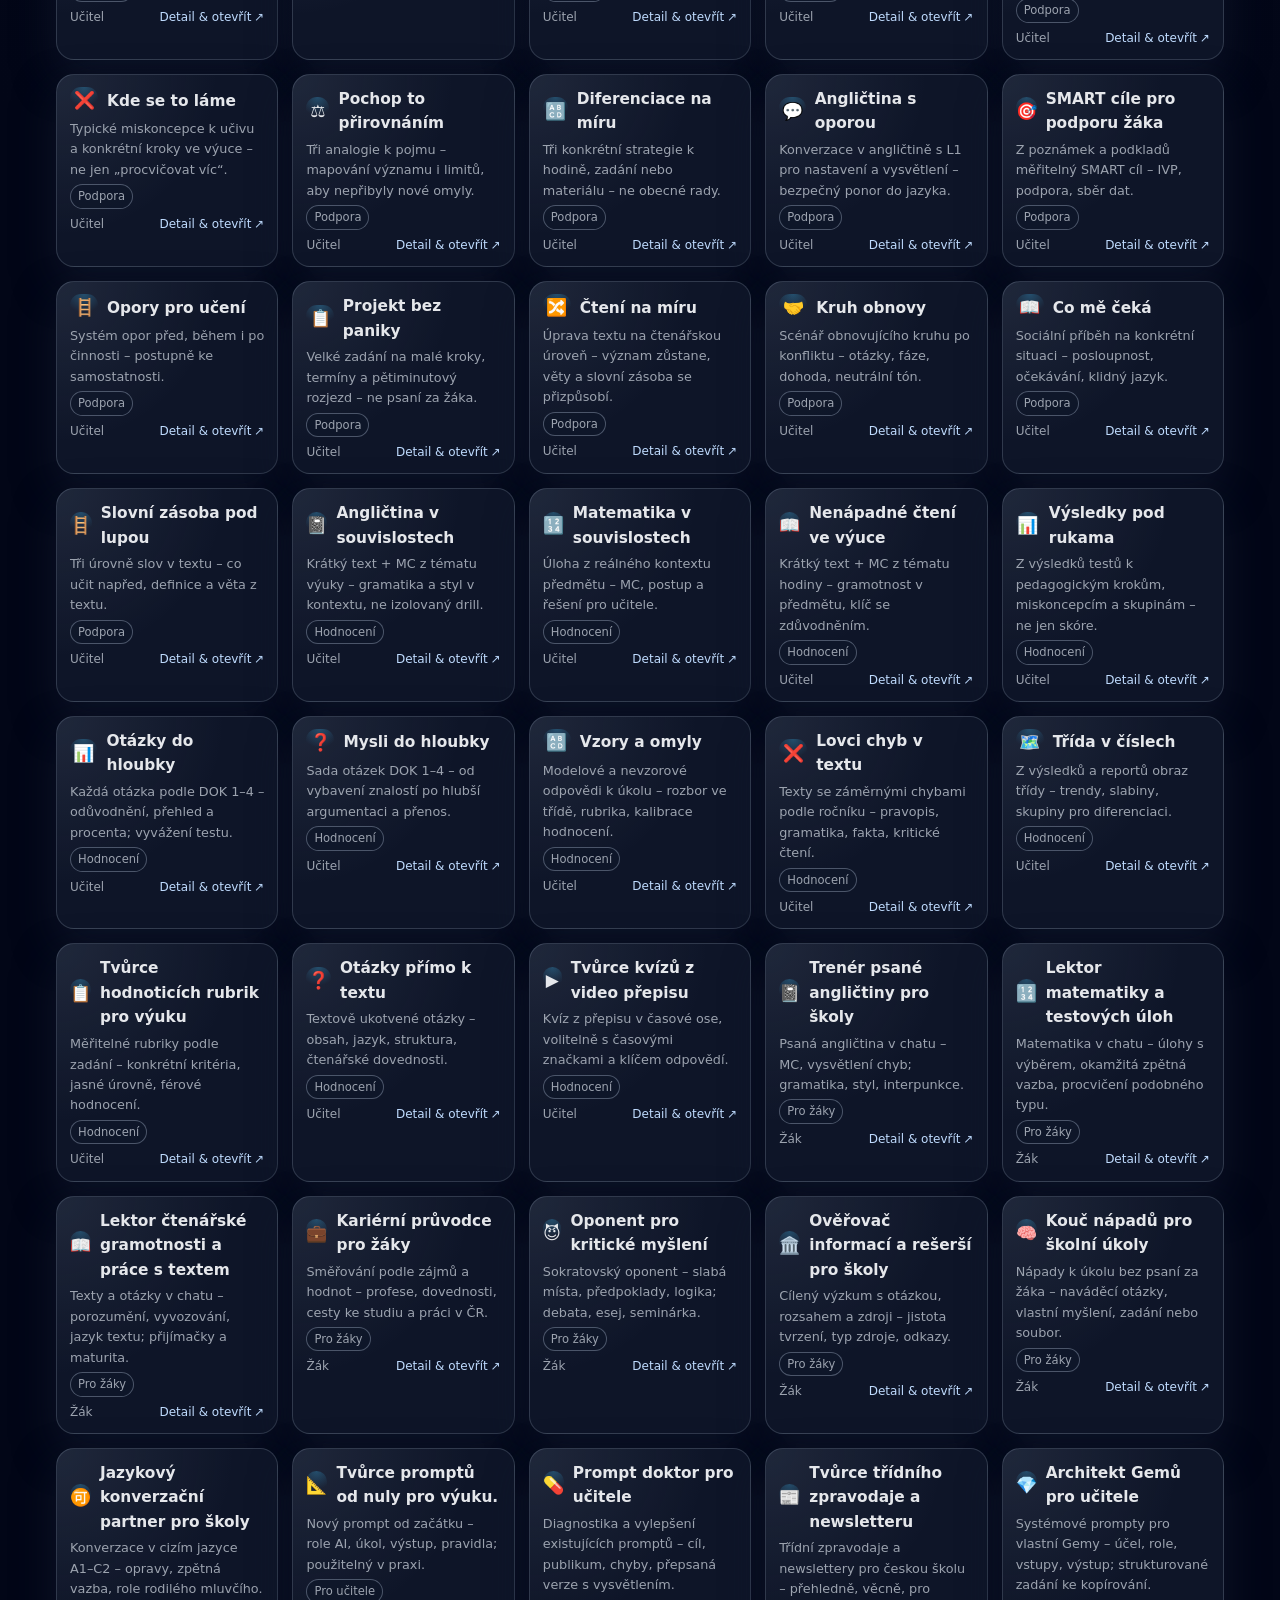
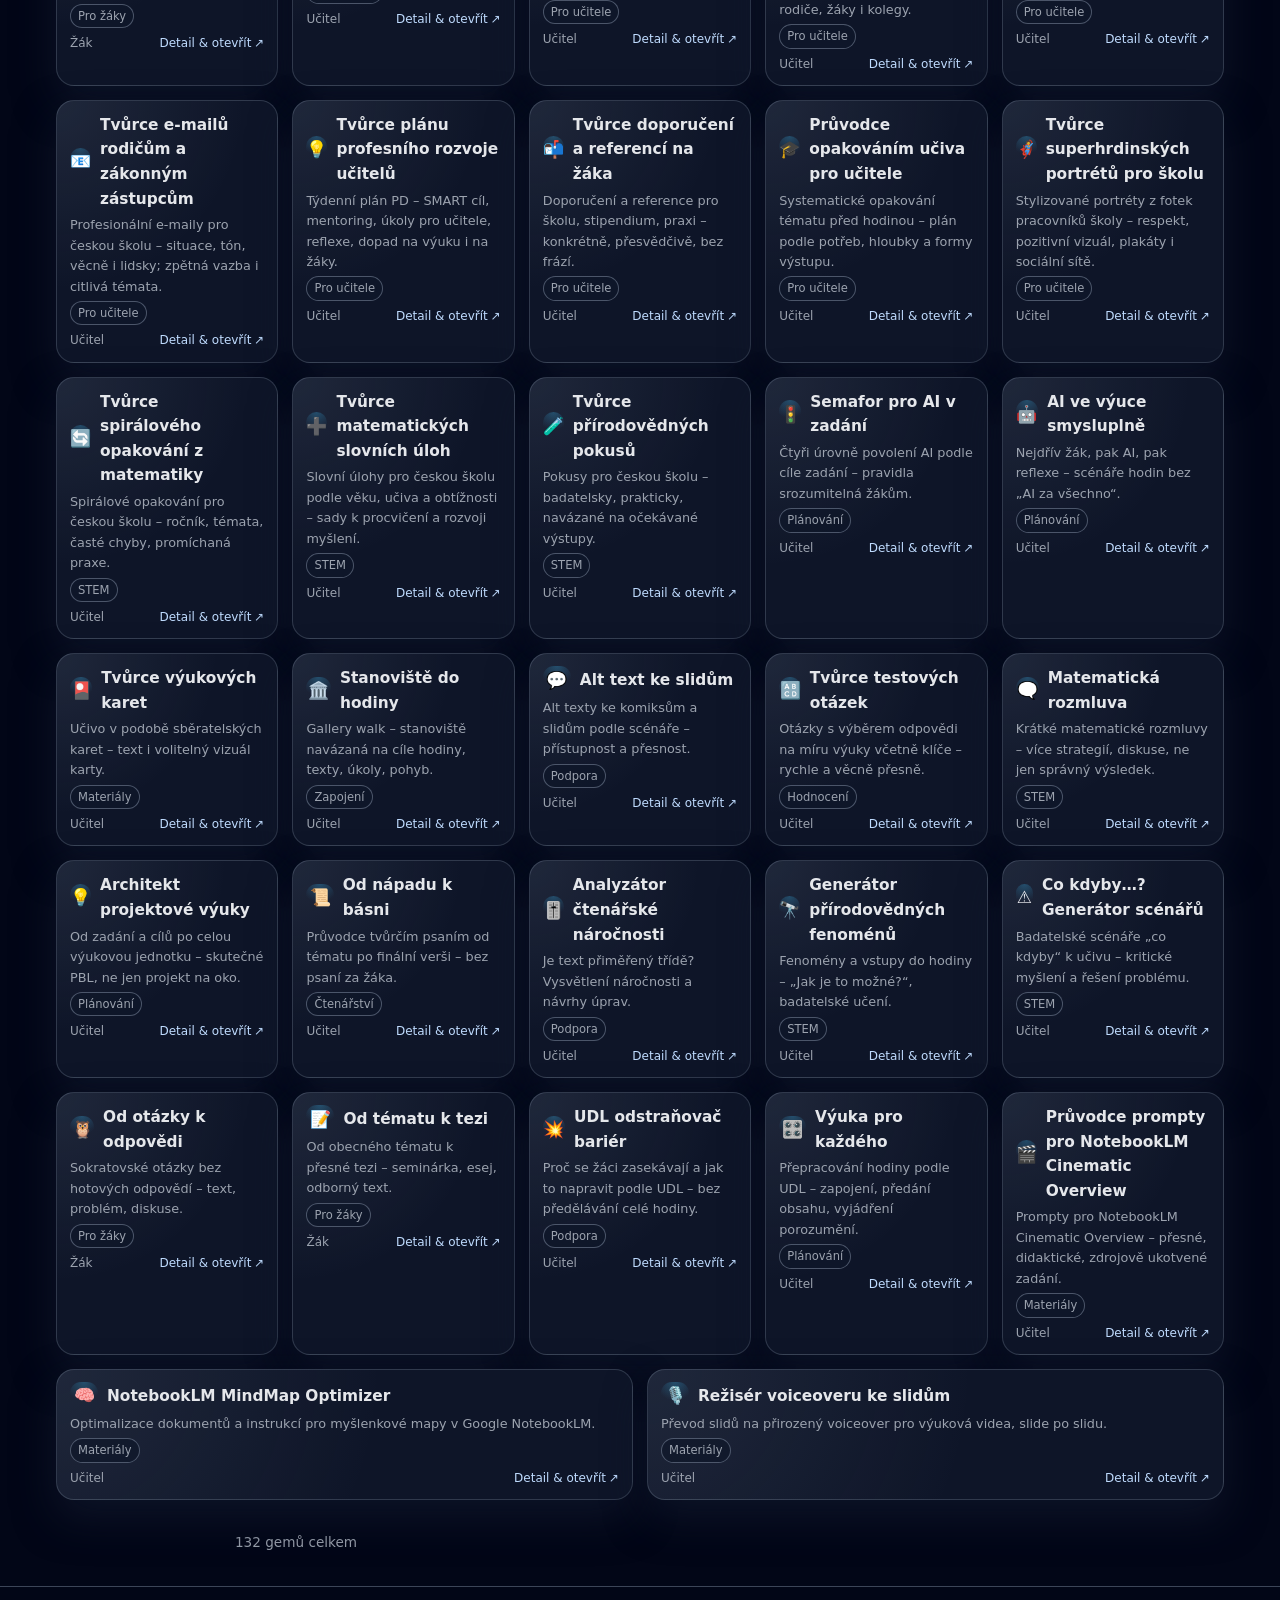
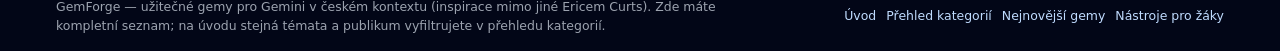
==== commit dfcd8c35: "Add NotebookLM MindMap Optimizer gem. Co-authored-by: Cursor <cursoragent@cursor.com>" ====
--- a/all-gems.html
+++ b/all-gems.html
@@ -32,7 +32,7 @@
         <div class="inner">
           <h1 class="hero-title">Všechny gemy</h1>
           <p class="hero-subtitle">
-            Procházej, testuj a stav si vlastní sadu Gemů pro Gemini podle toho, co zrovna potřebuješ. Kompletní přehled všech 115 gemů.
+            Procházej, testuj a stav si vlastní sadu Gemů pro Gemini podle toho, co zrovna potřebuješ. Kompletní přehled všech dostupných gemů.
           </p>
         </div>
       </section>
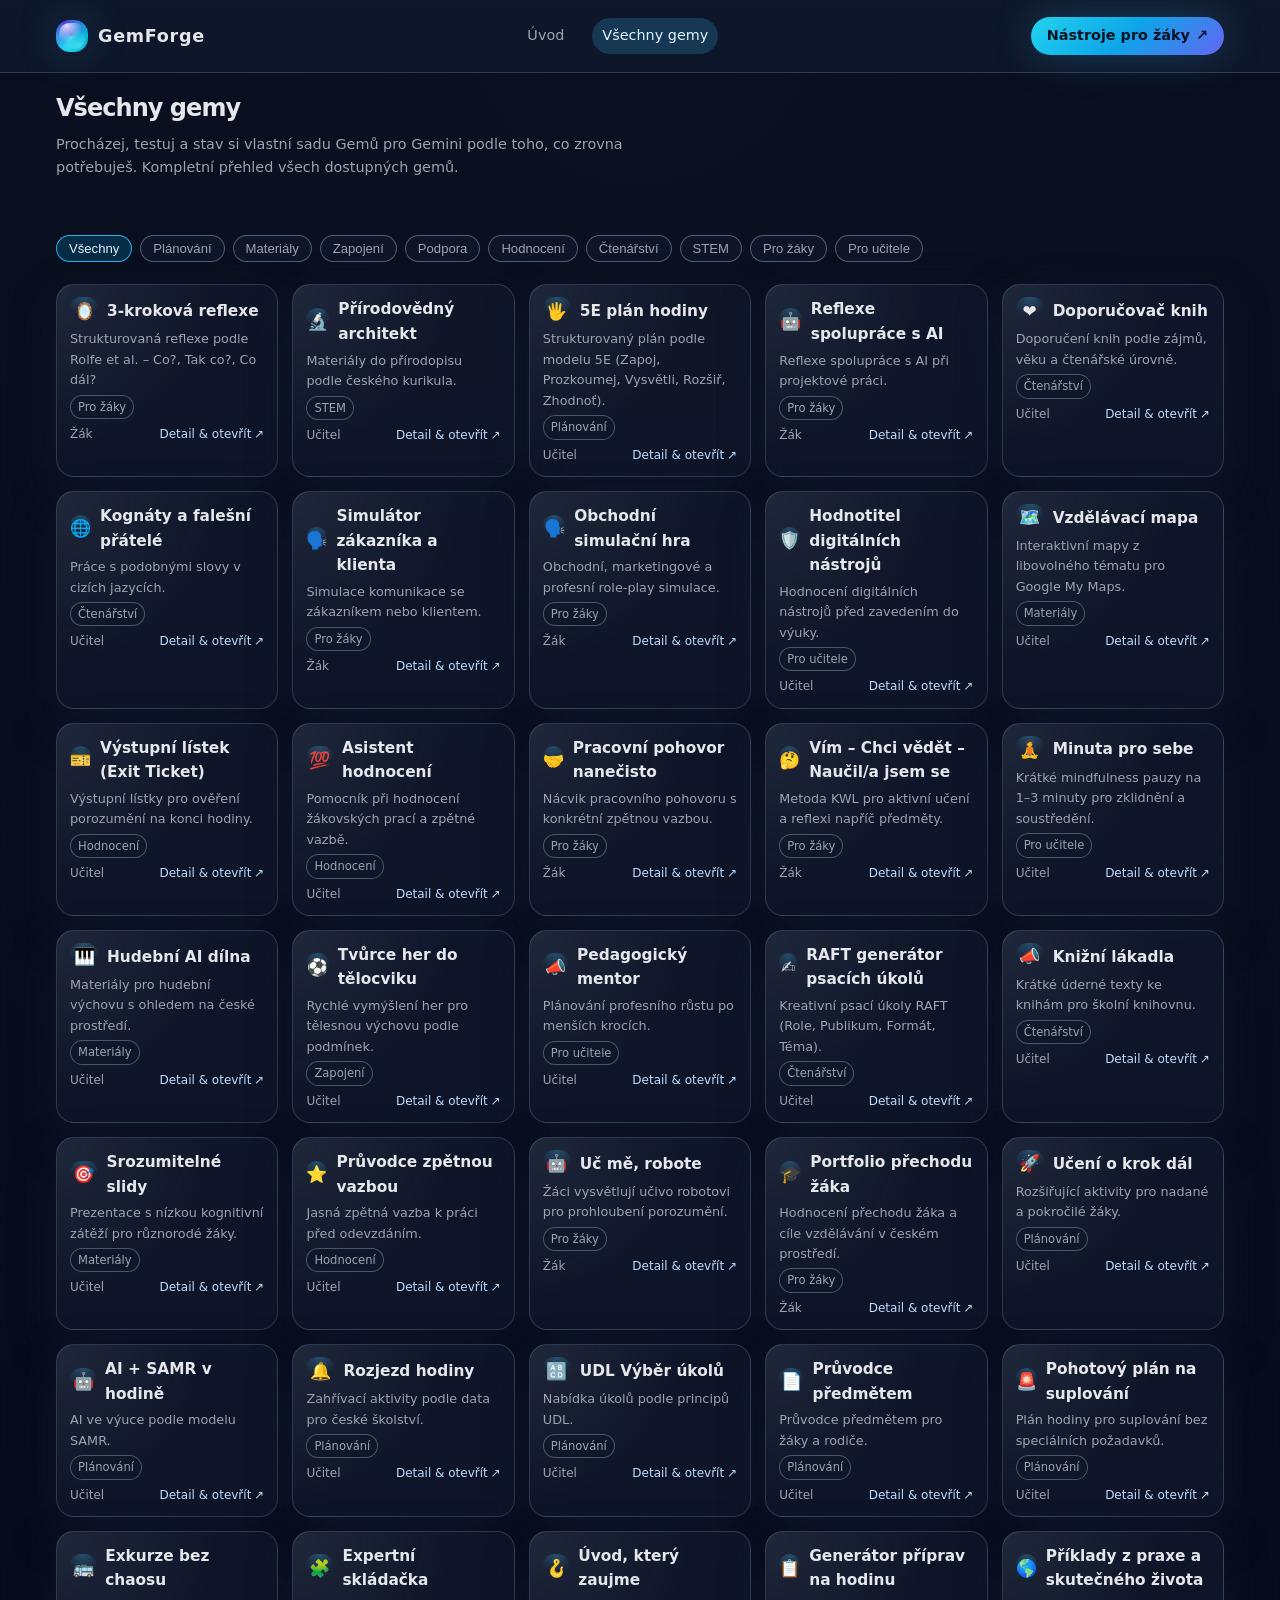
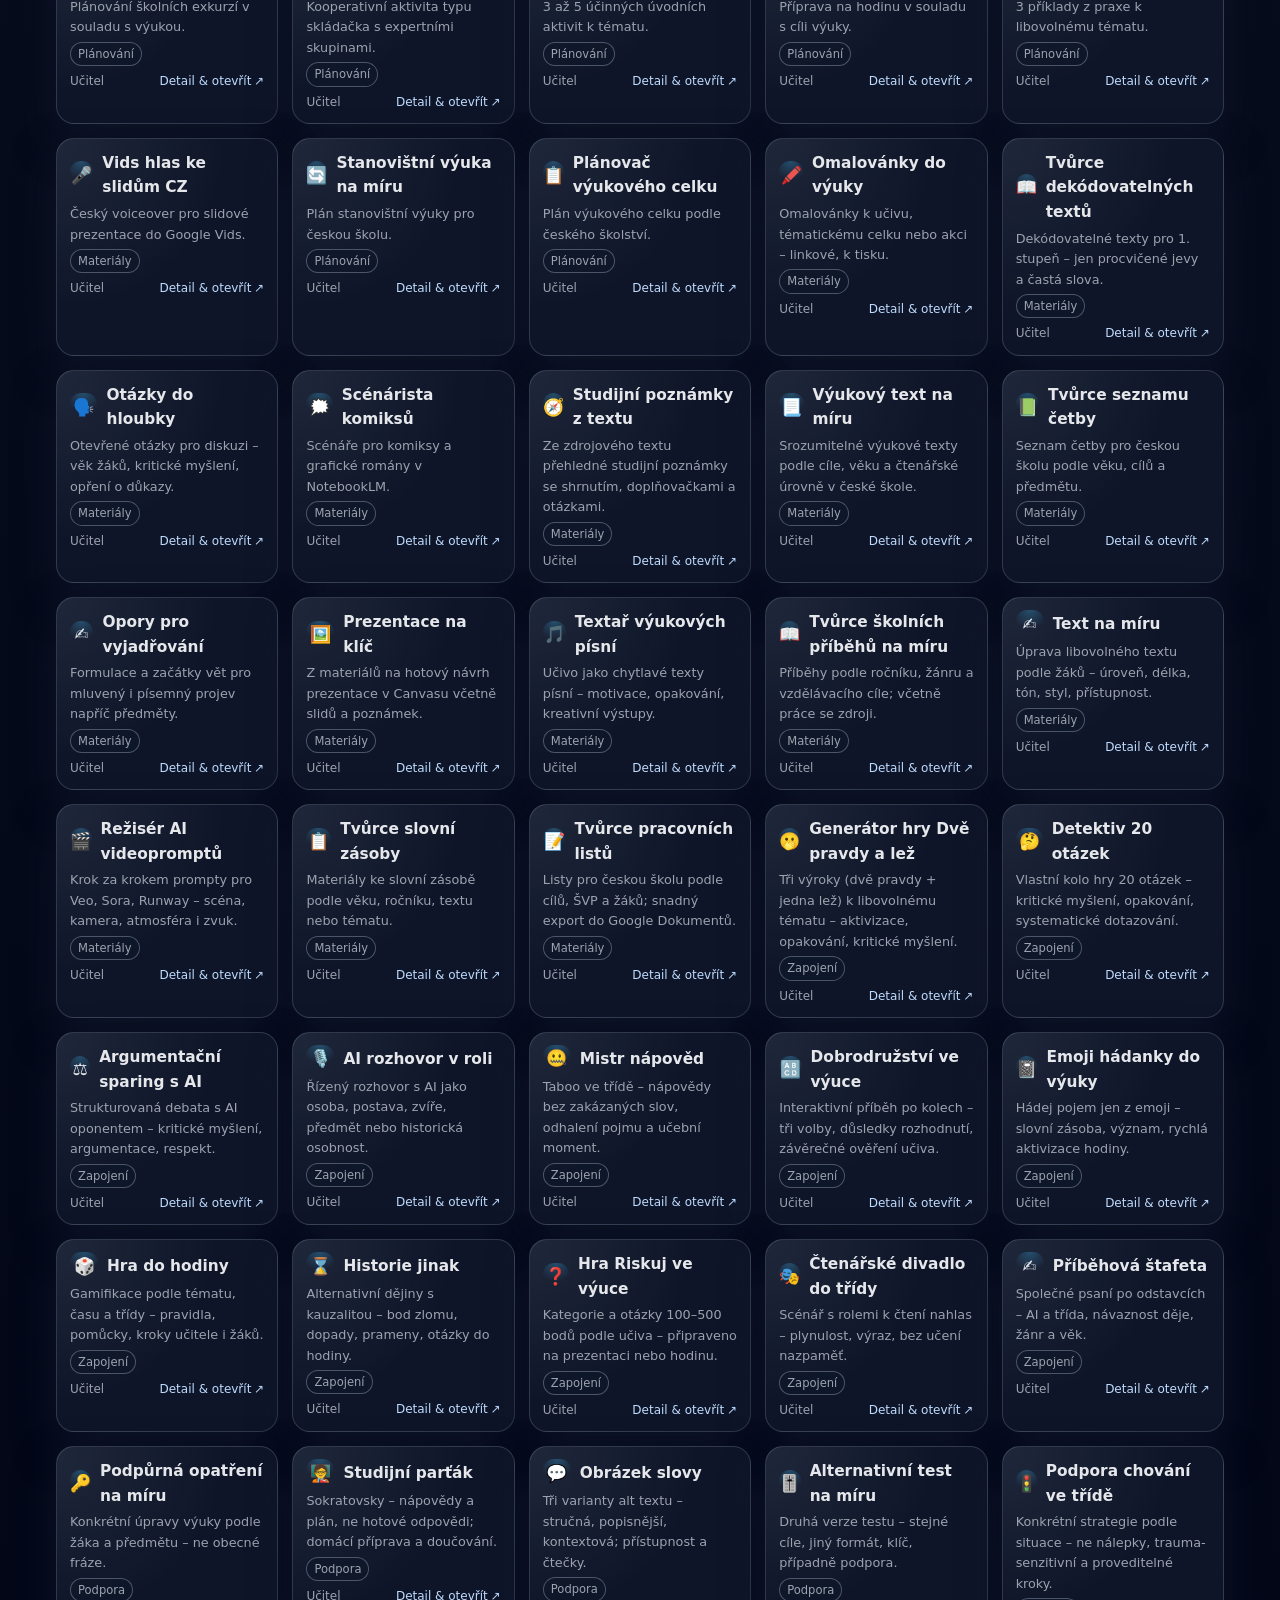
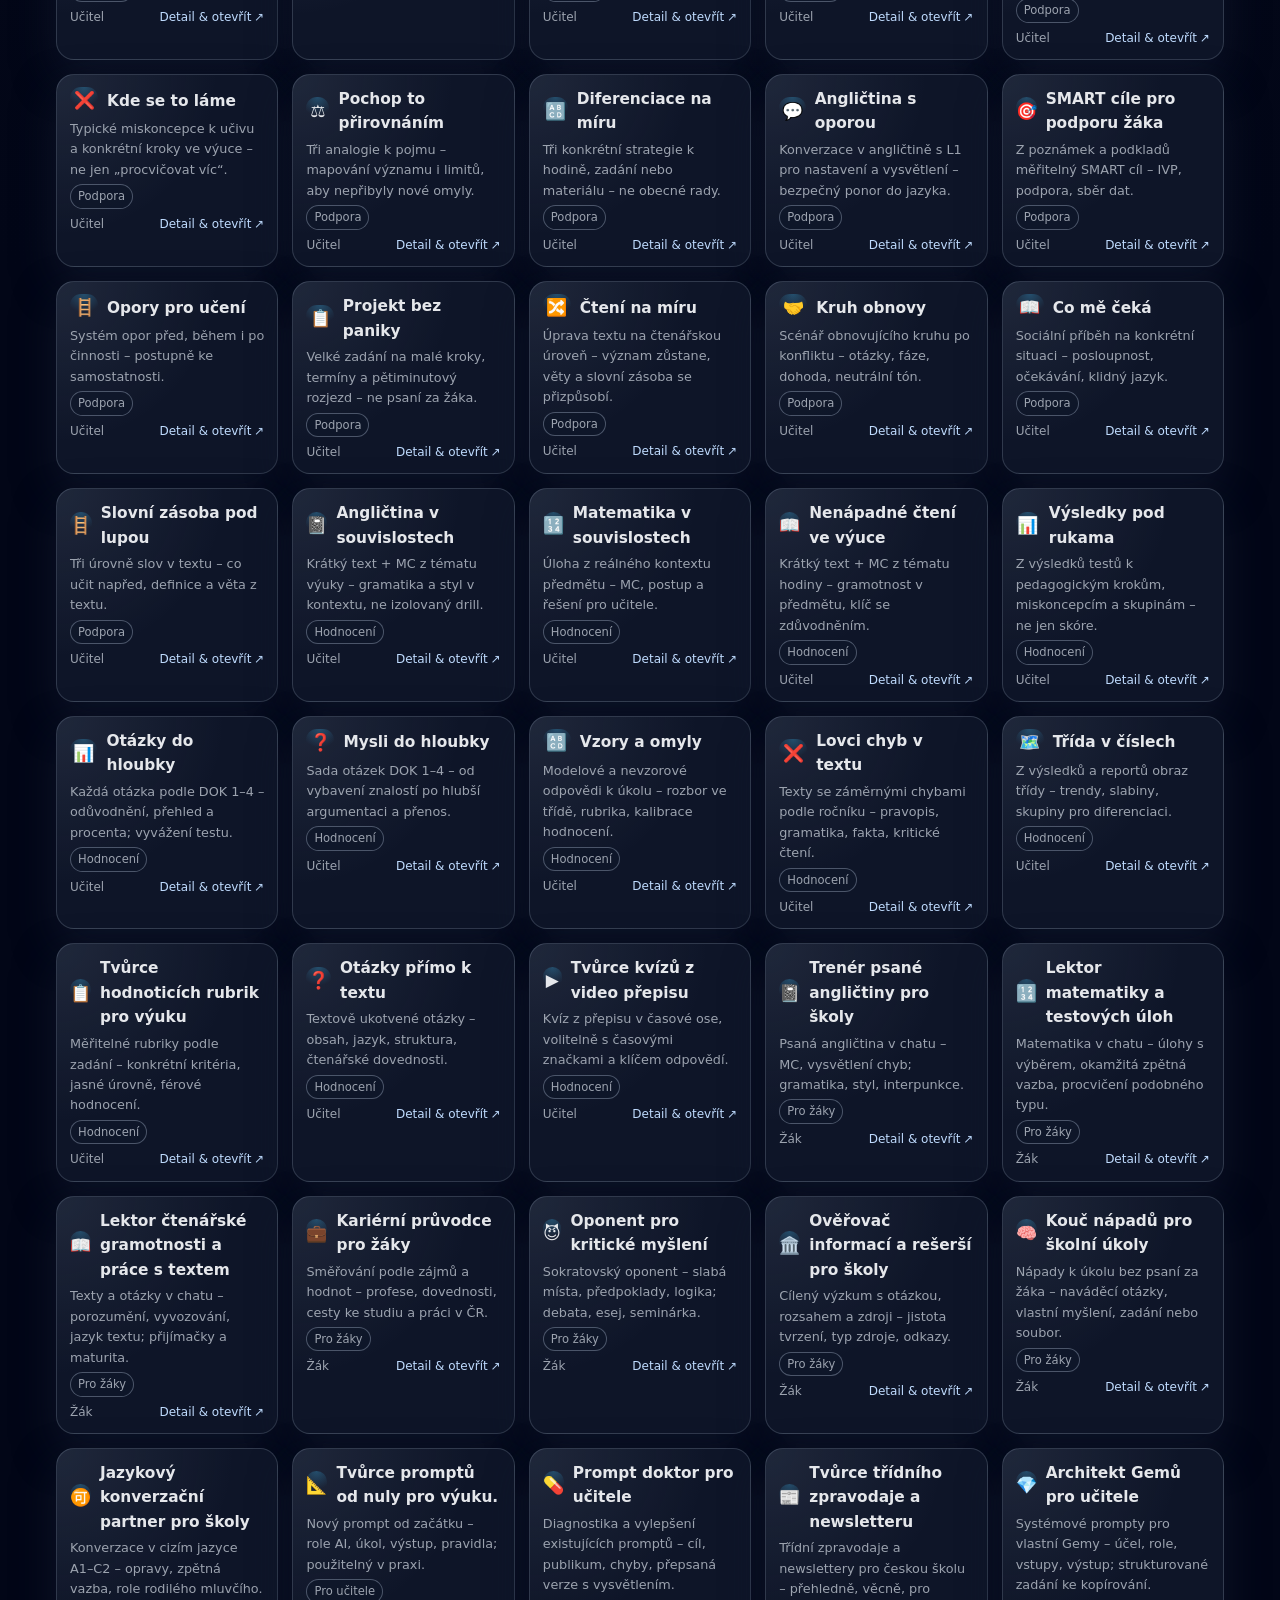
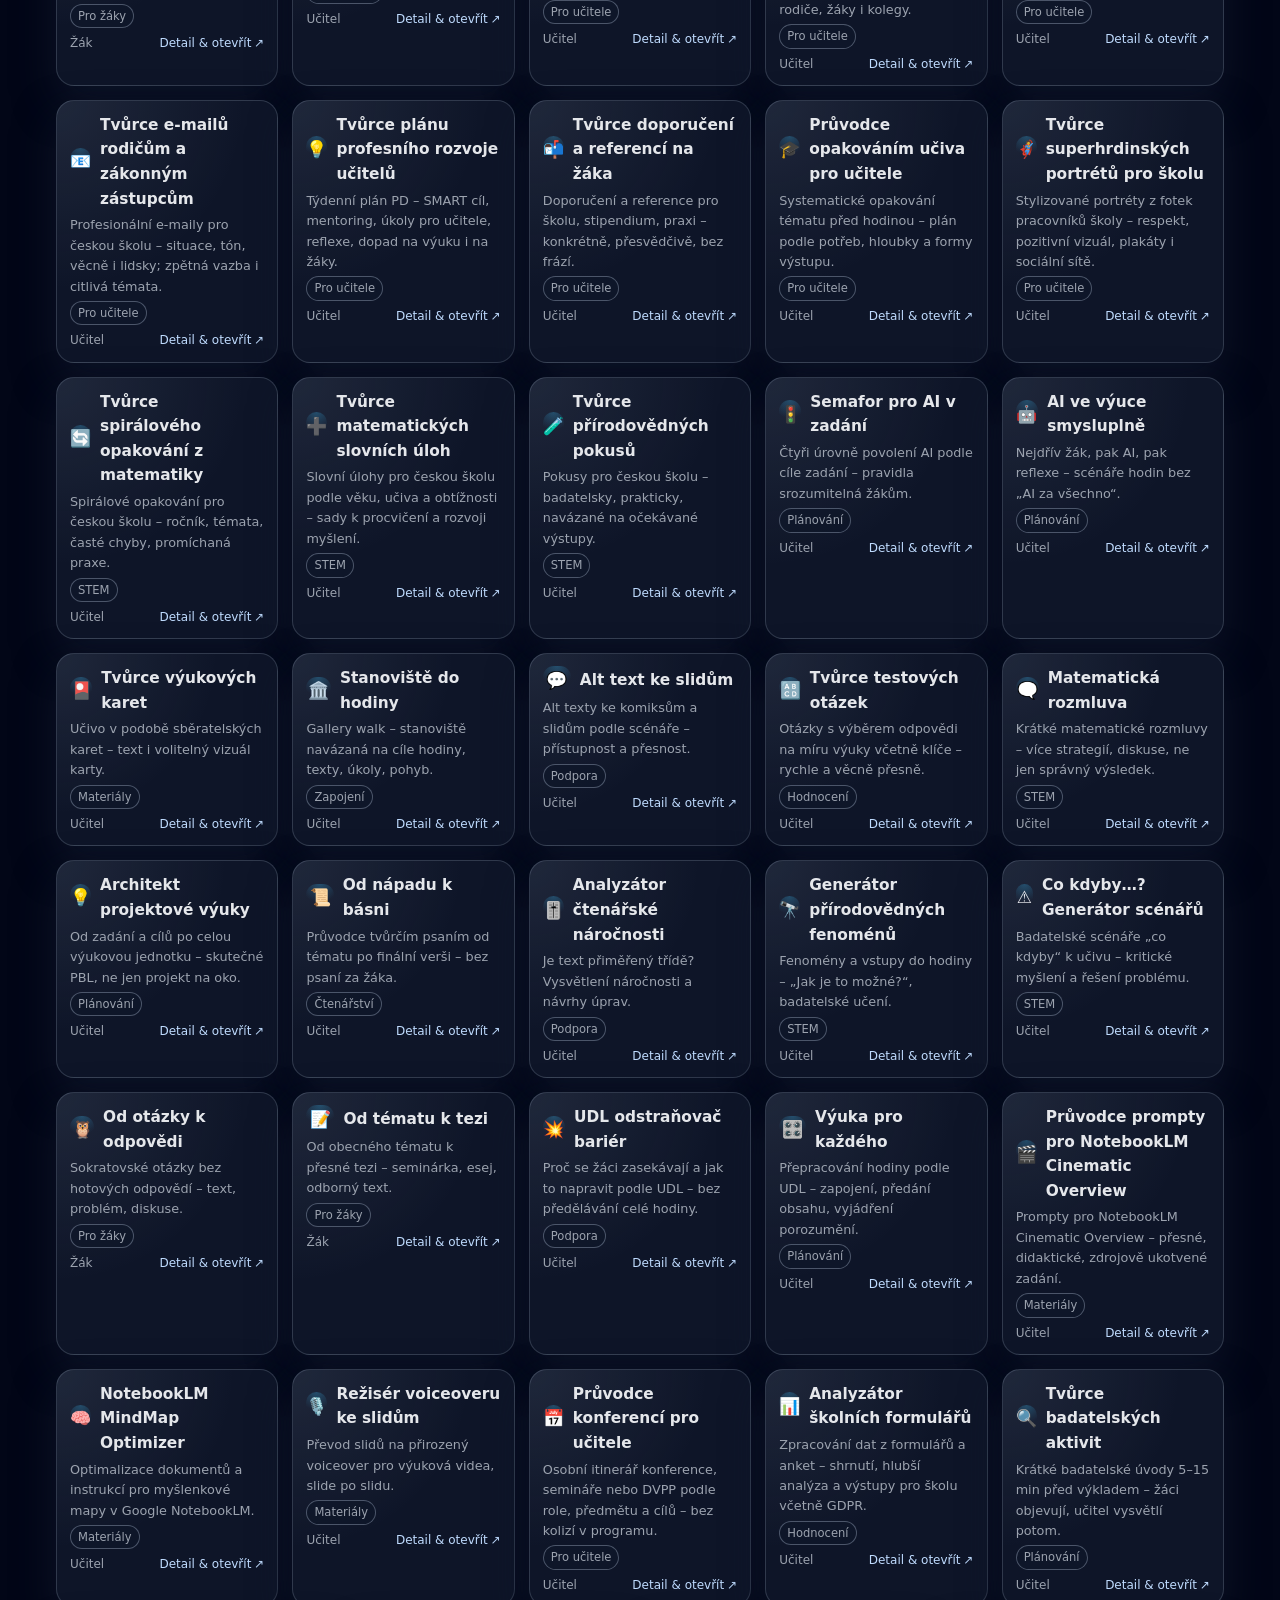
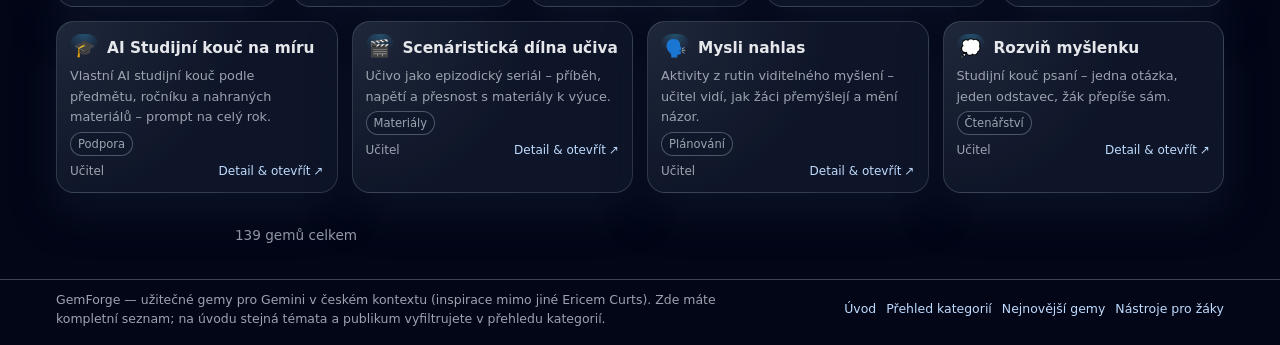
==== commit 92579a58: "Add seven EduGems with Czech copy, refreshed newest section, and project memory. Import conference, " ====
--- a/all-gems.html
+++ b/all-gems.html
@@ -97,8 +97,8 @@
   </div>
 
   <!-- gems-inline.js jako fallback (načte se první), gems-data.js přepíše když je k dispozici -->
-  <script src="./gems-inline.js"></script>
-  <script src="./gems-data.js"></script>
+  <script src="./gems-inline.js?v=20260605"></script>
+  <script src="./gems-data.js?v=20260605"></script>
   <script>
     (function() {
       var GEMS = window.GEMS_DATA || {};
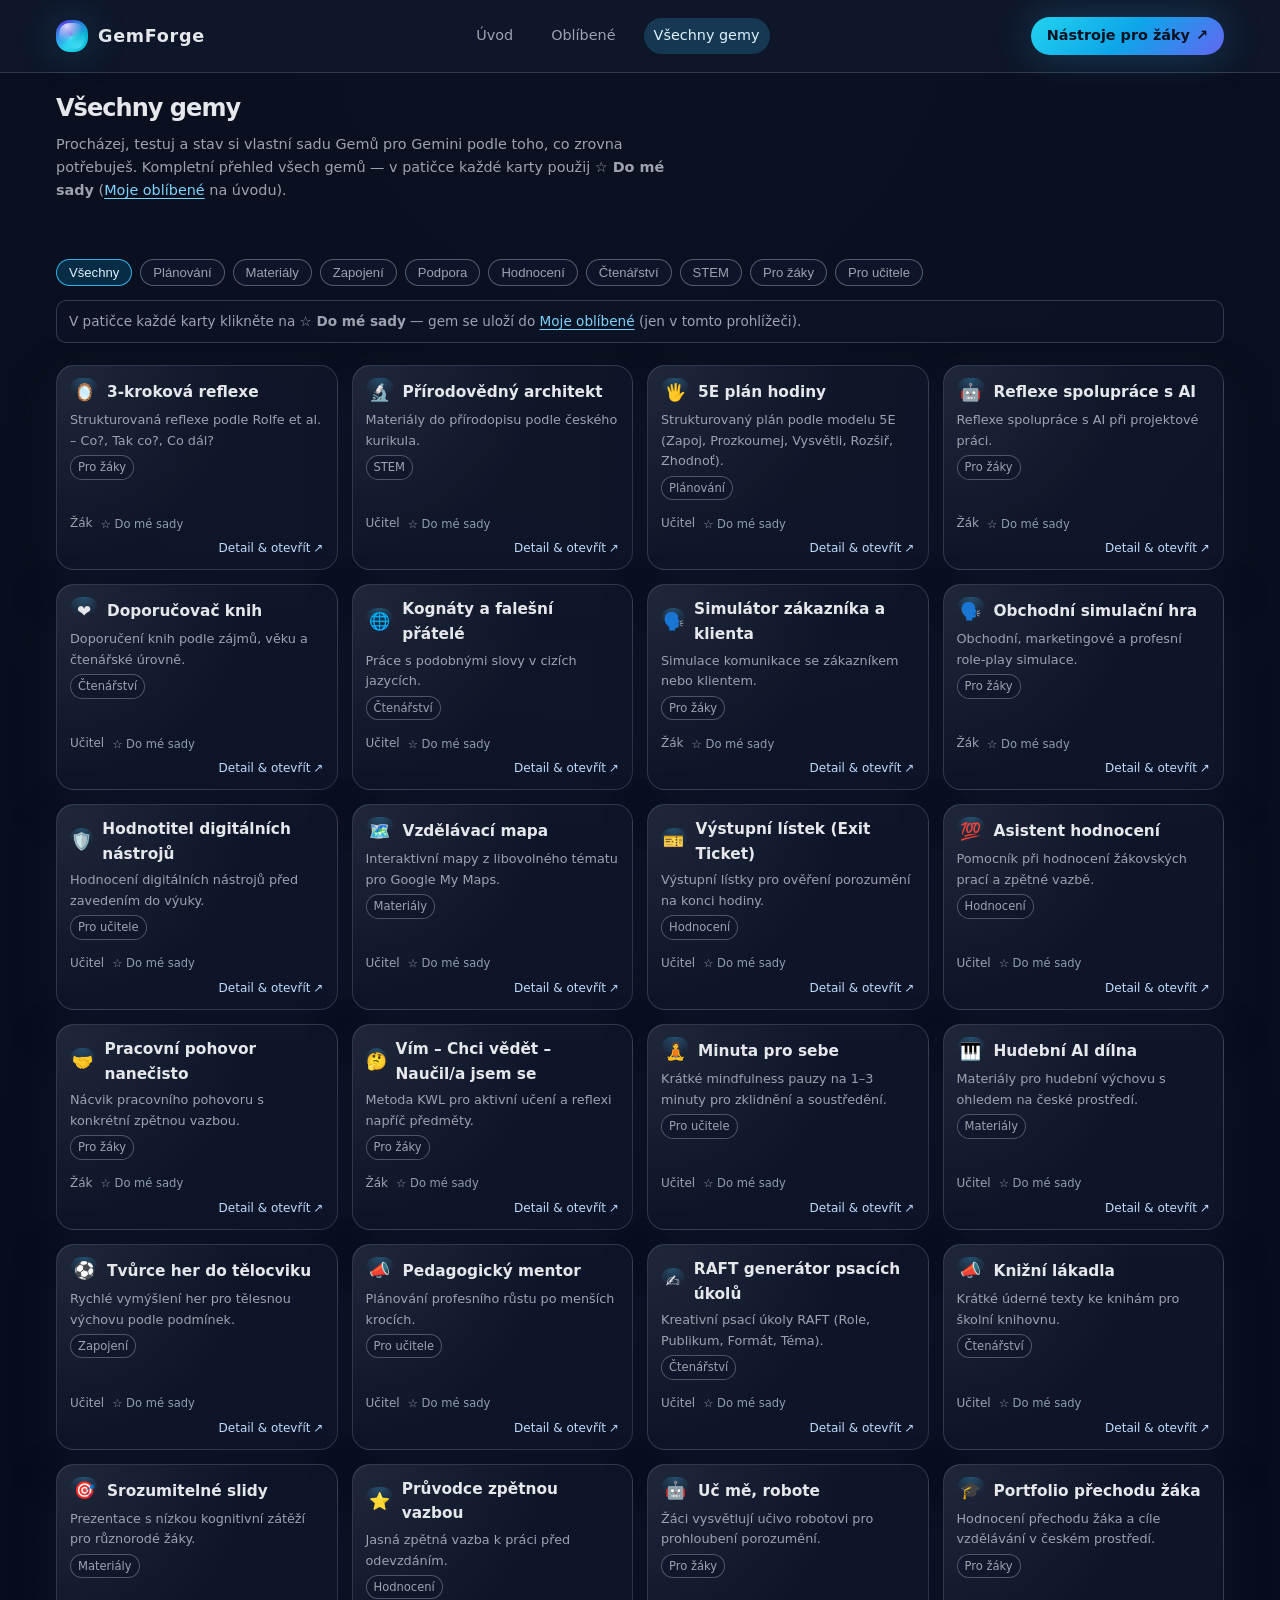
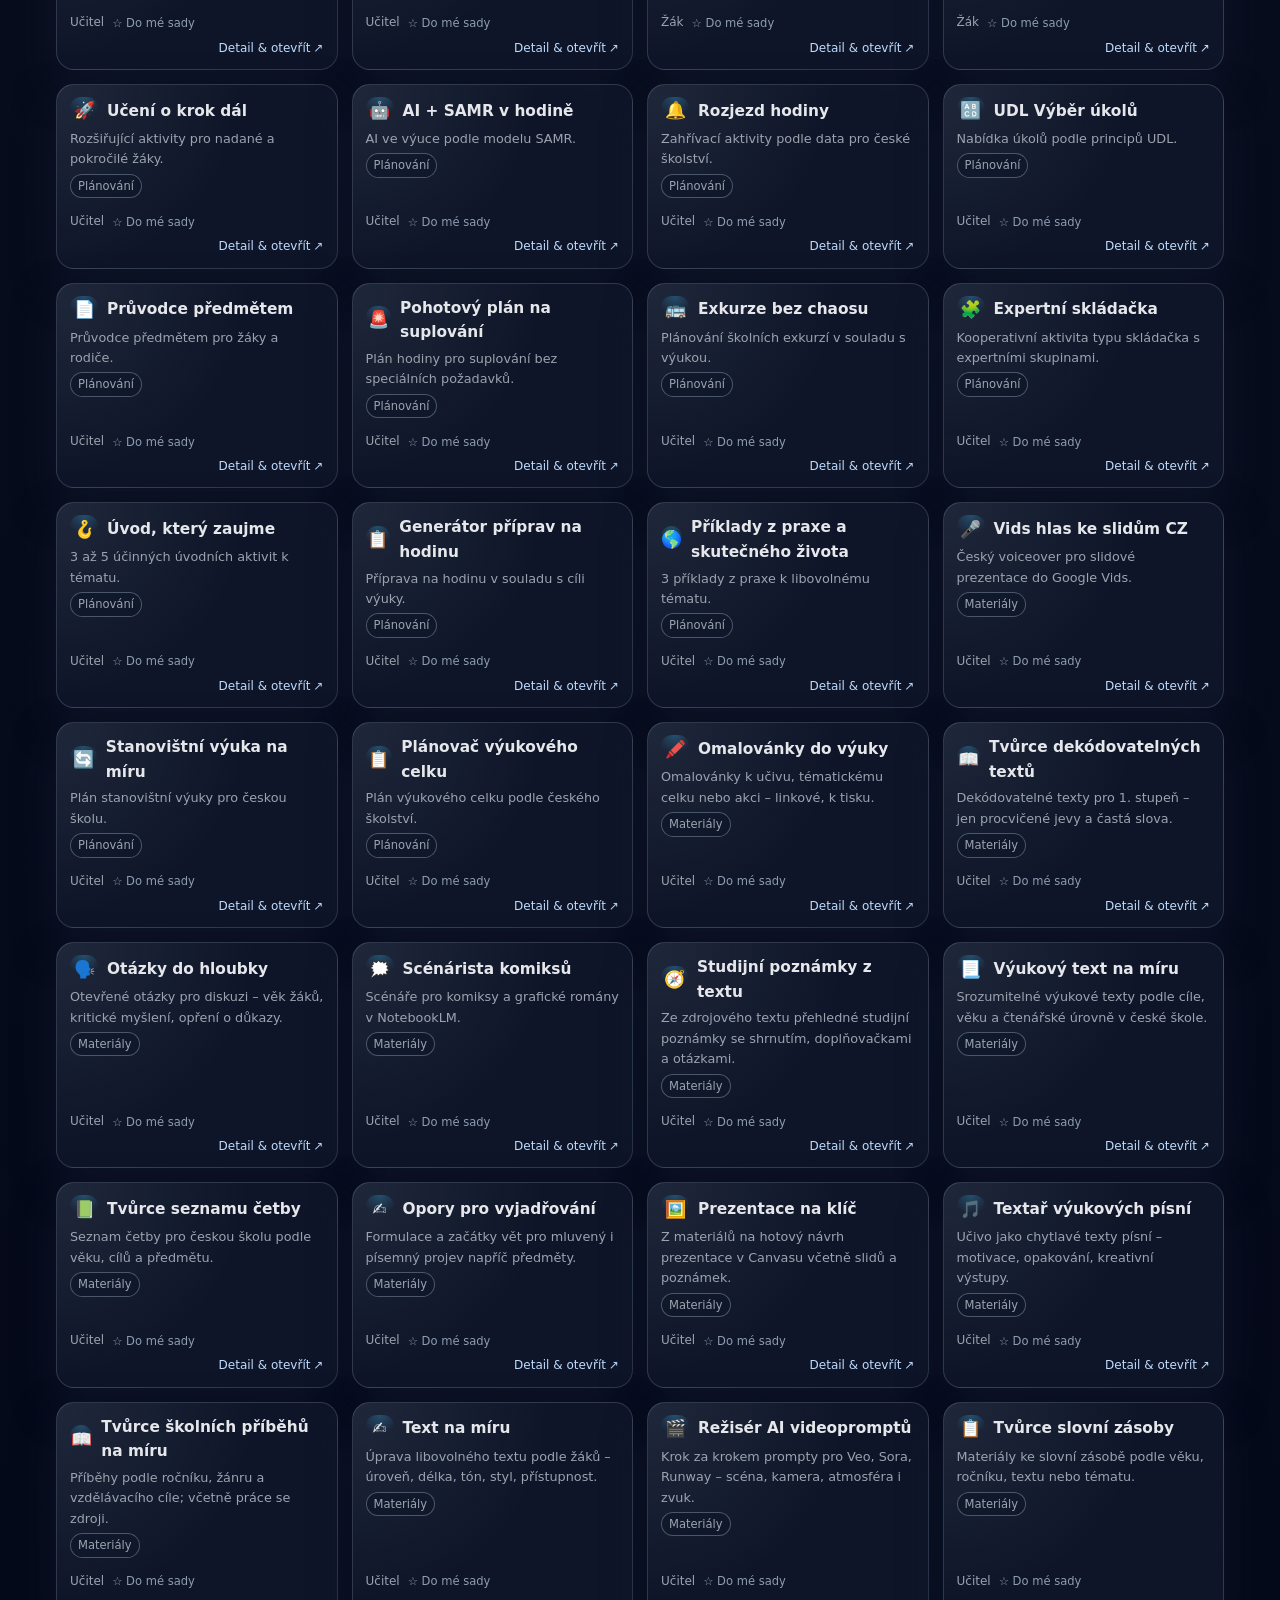
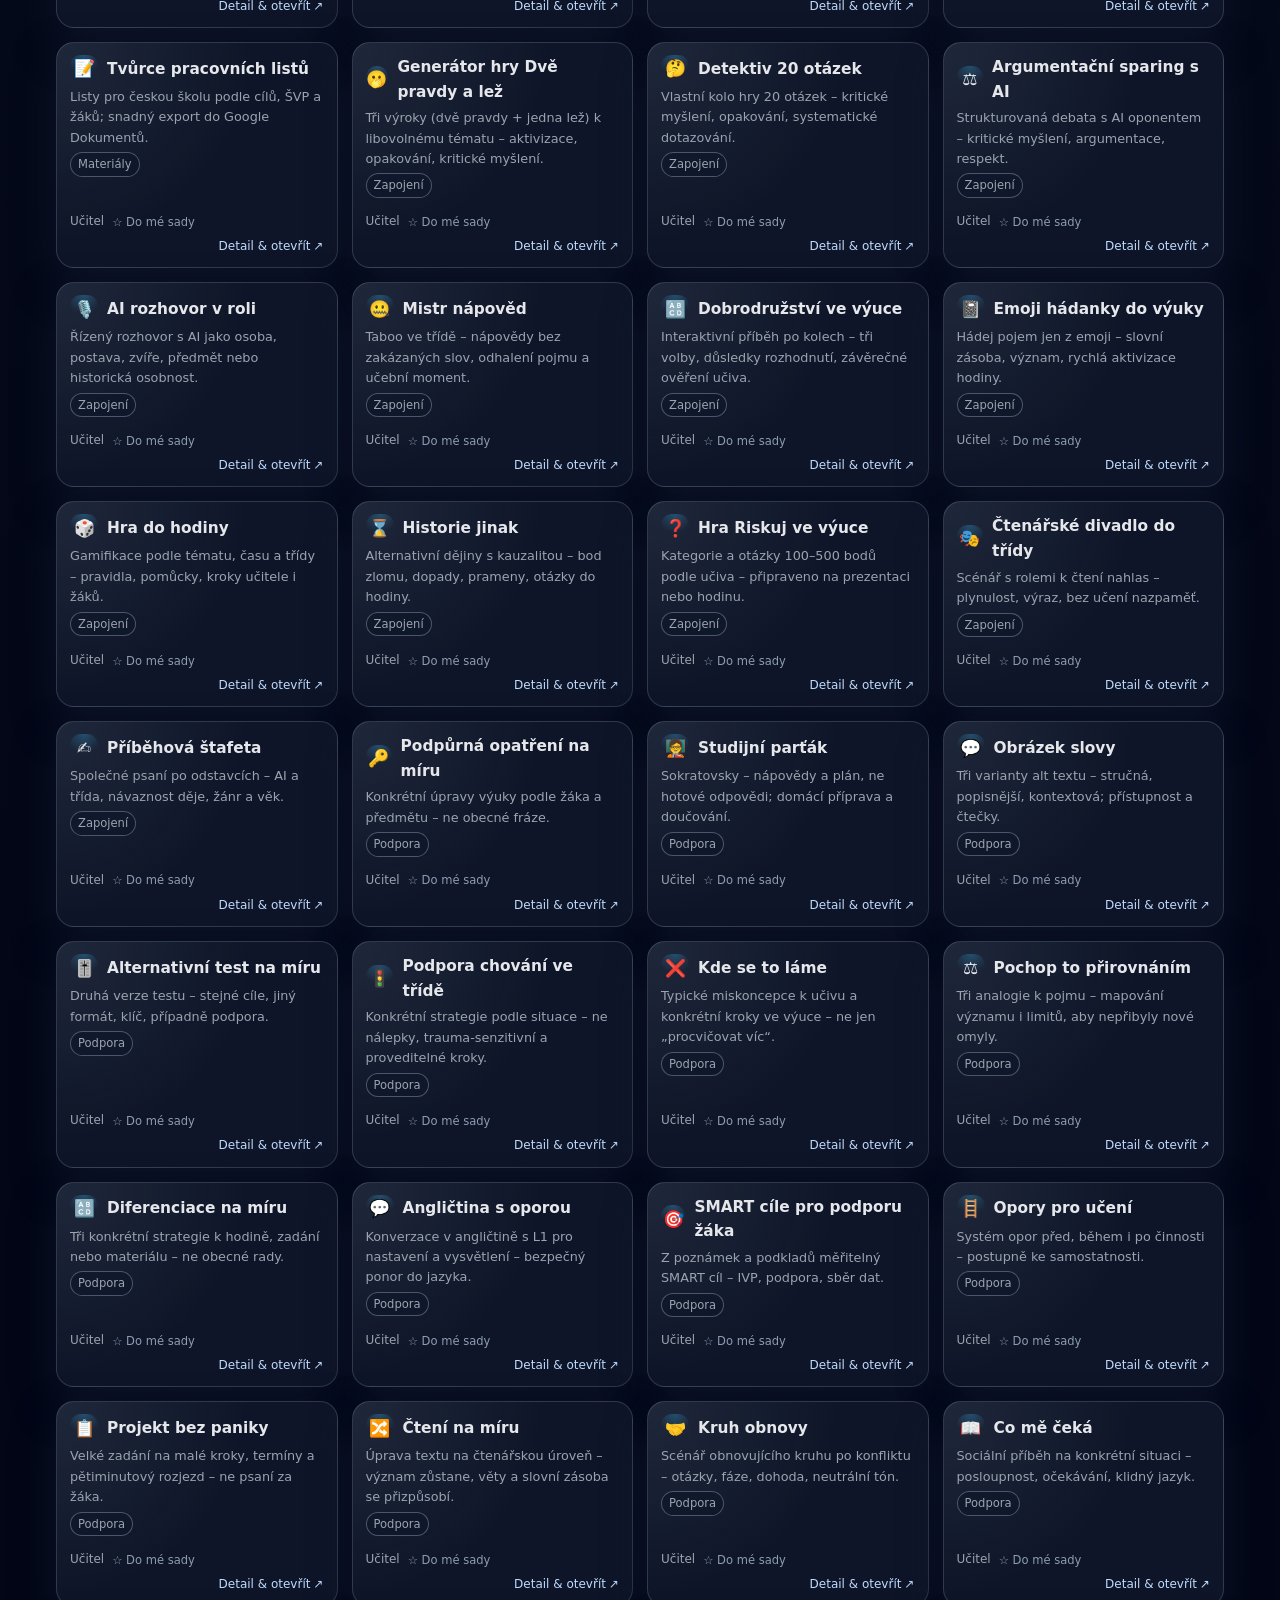
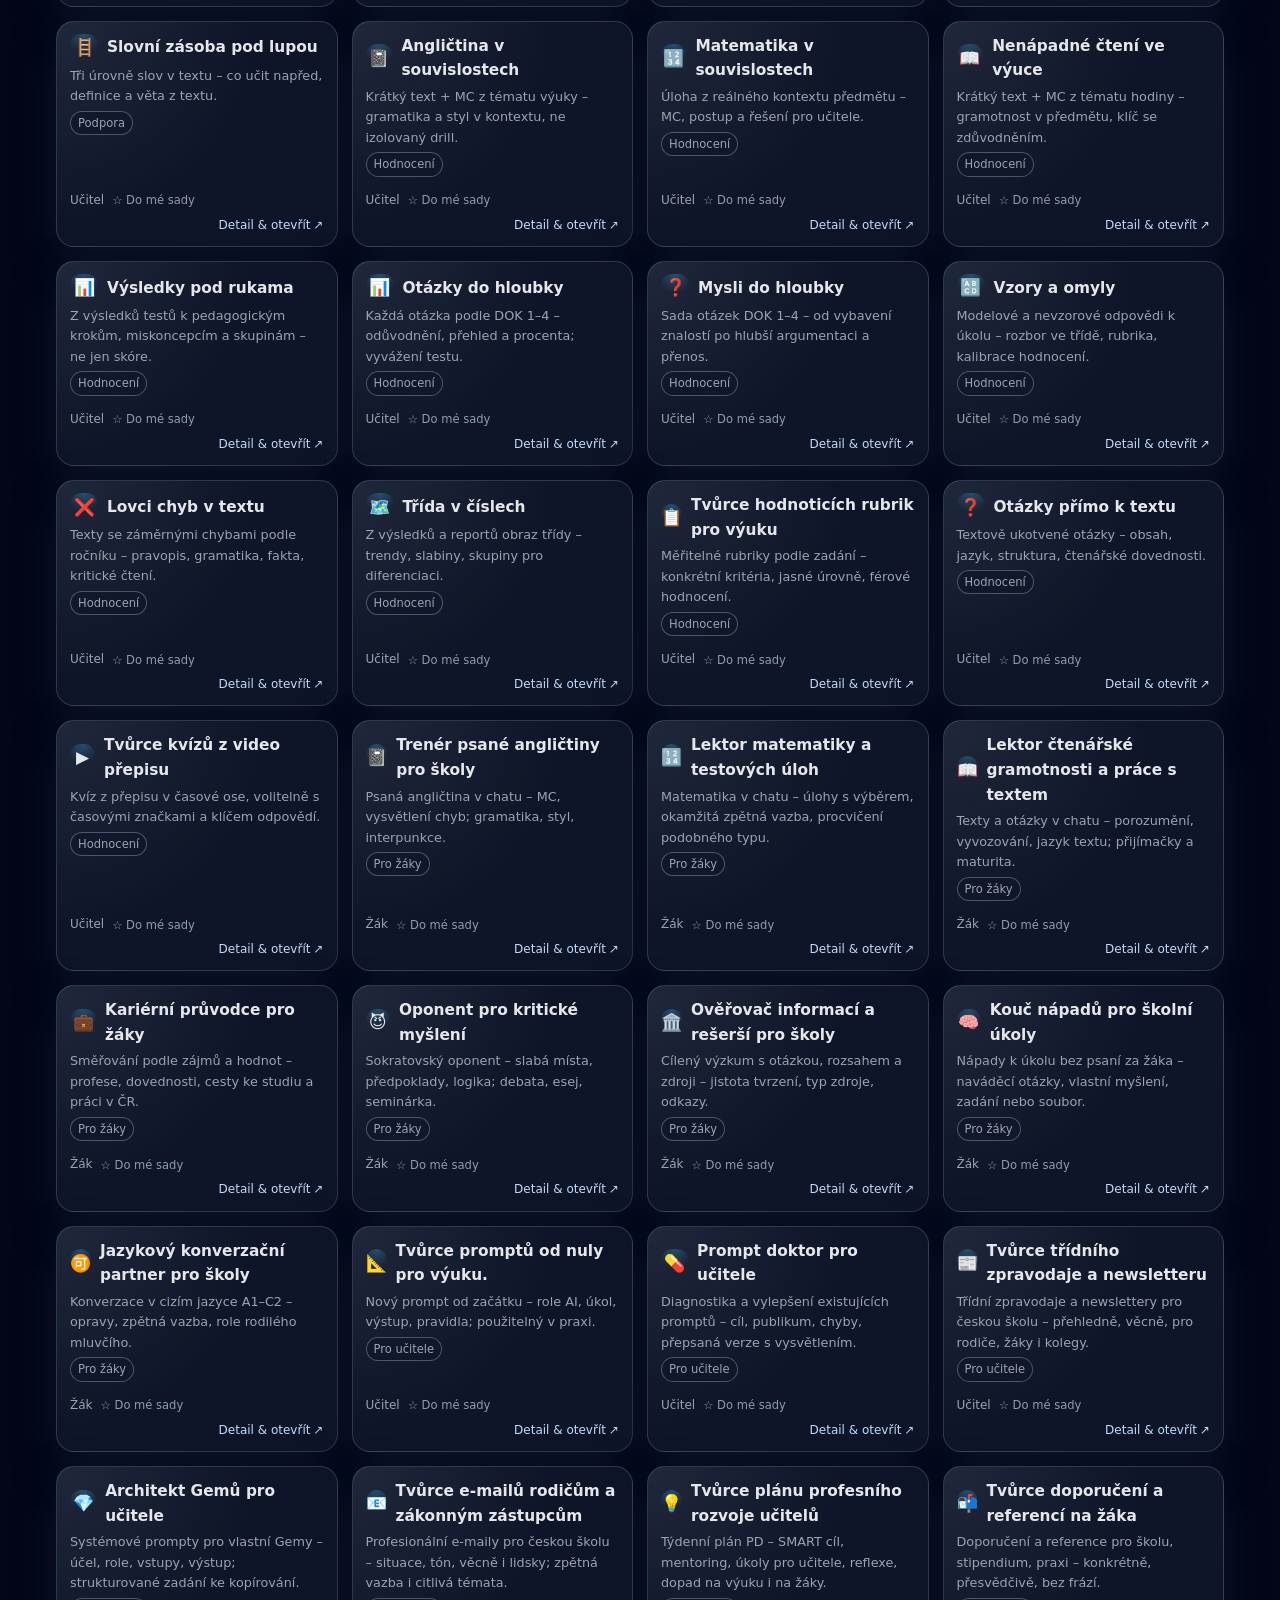
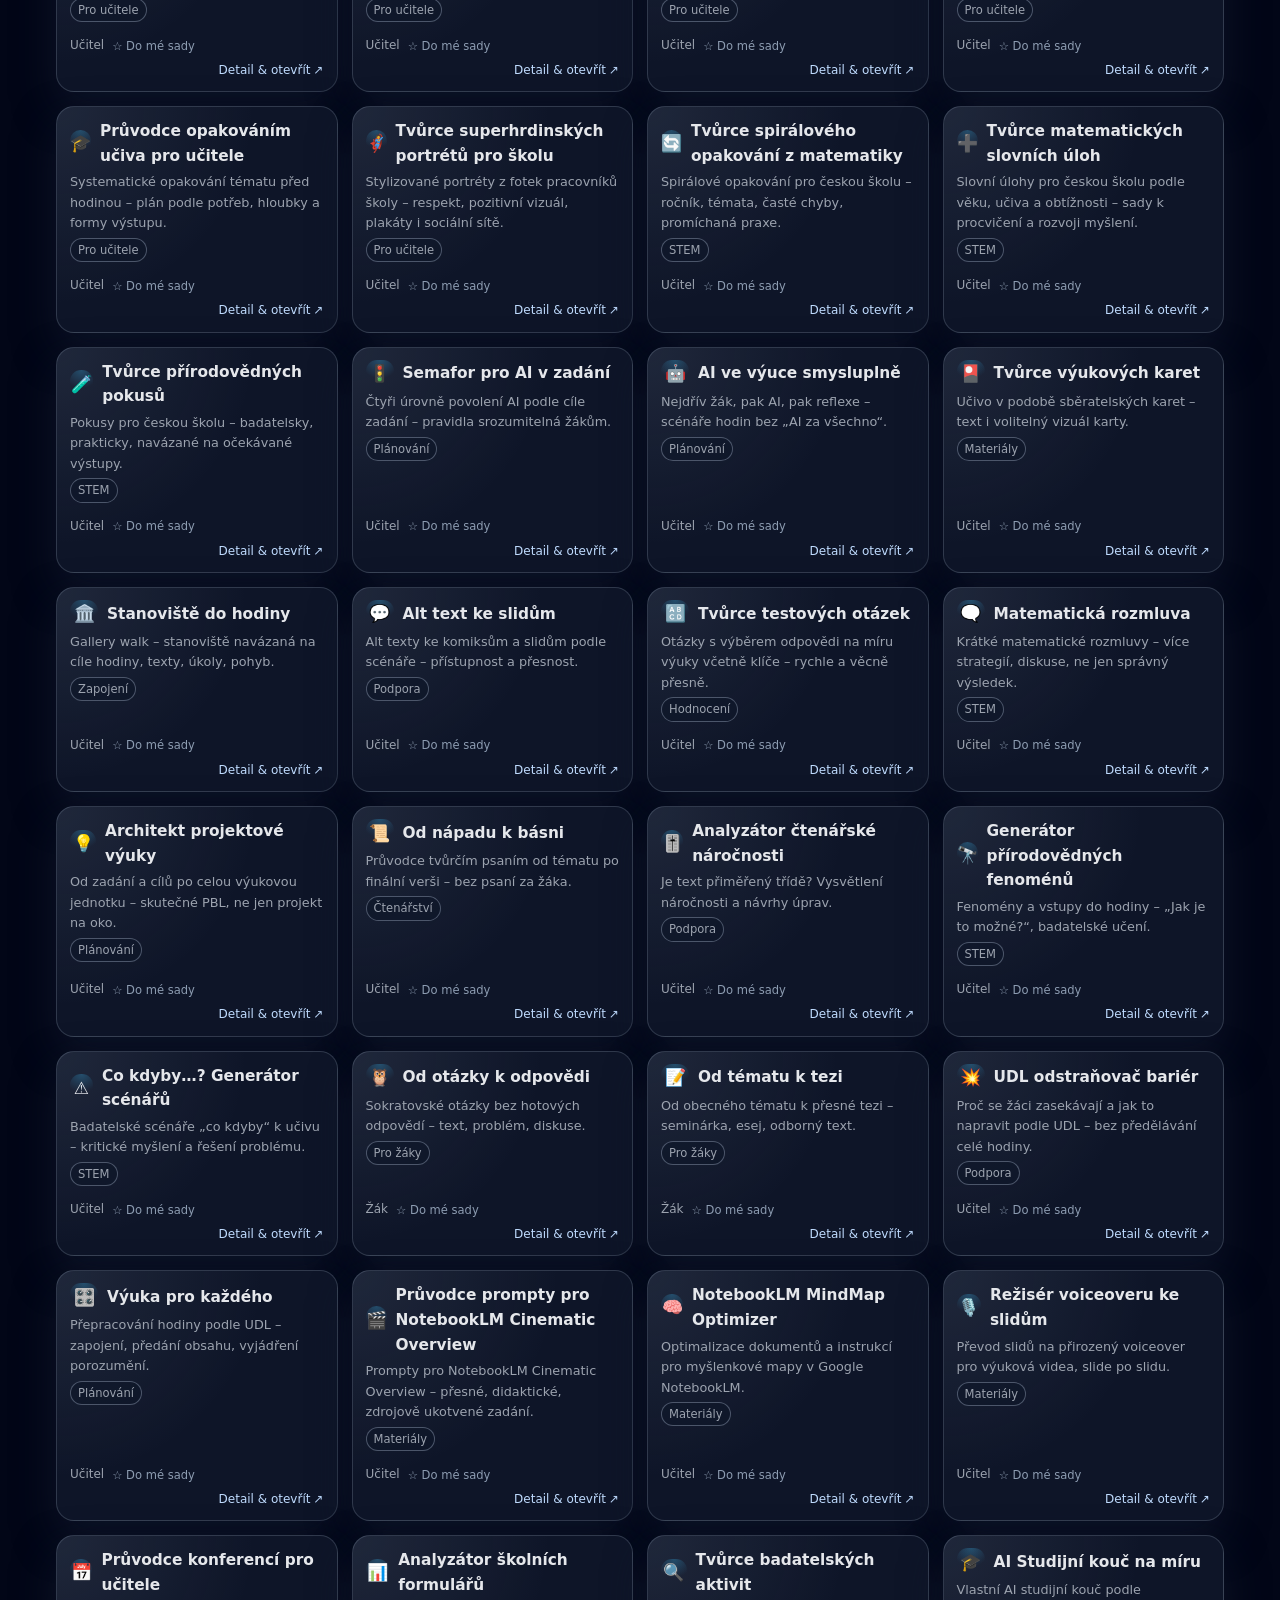
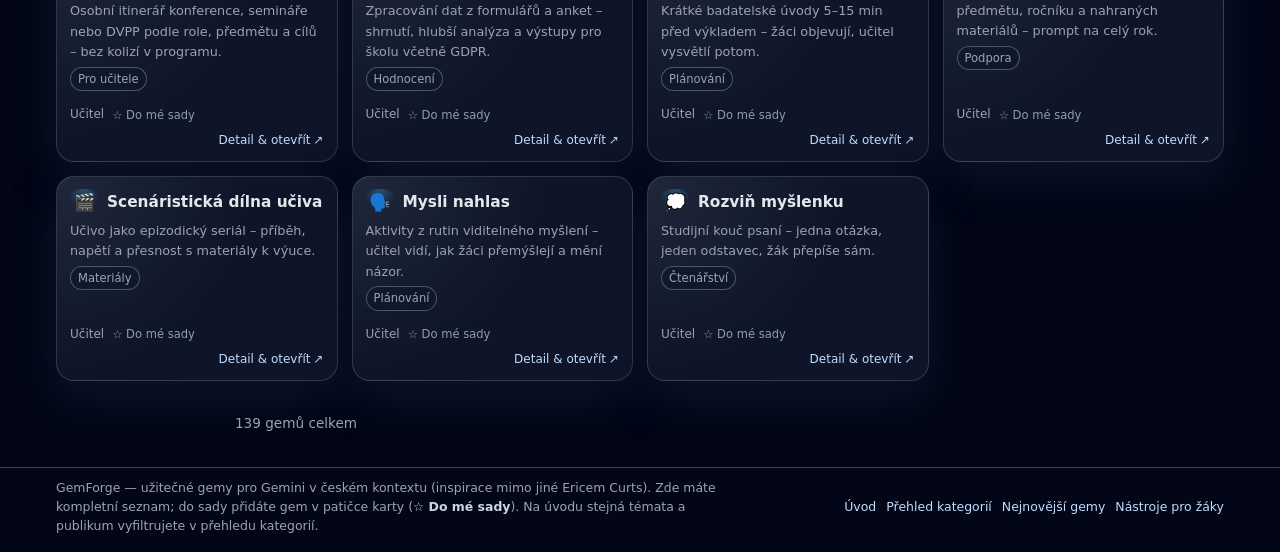
==== commit a44a3ec4: "Add Moje sada favorites with footer toggle on all gem cards. New favorites.js and gem-cards.js power" ====
--- a/all-gems.html
+++ b/all-gems.html
@@ -4,7 +4,8 @@
   <meta charset="UTF-8" />
   <title>Všechny gemy – GemForge</title>
   <meta name="viewport" content="width=device-width, initial-scale=1" />
-  <link rel="stylesheet" href="./styles.css" />
+  <meta http-equiv="Cache-Control" content="no-cache" />
+  <link rel="stylesheet" href="./styles.css?v=20260610" />
 </head>
 <body>
   <div class="page">
@@ -17,6 +18,7 @@
 
         <nav class="nav-links" aria-label="Hlavní navigace">
           <a class="nav-link" href="index.html">Úvod</a>
+          <a class="nav-link" href="index.html#favorites">Oblíbené</a>
           <a class="nav-link active" href="all-gems.html">Všechny gemy</a>
         </nav>
 
@@ -32,7 +34,9 @@
         <div class="inner">
           <h1 class="hero-title">Všechny gemy</h1>
           <p class="hero-subtitle">
-            Procházej, testuj a stav si vlastní sadu Gemů pro Gemini podle toho, co zrovna potřebuješ. Kompletní přehled všech dostupných gemů.
+            Procházej, testuj a stav si vlastní sadu Gemů pro Gemini podle toho, co zrovna potřebuješ.
+            Kompletní přehled všech gemů — v patičce každé karty použij <strong>☆ Do mé sady</strong>
+            (<a href="index.html#favorites" class="home-inline-link">Moje oblíbené</a> na úvodu).
           </p>
         </div>
       </section>
@@ -52,26 +56,12 @@
             <button class="chip" data-filter="professional">Pro učitele</button>
           </div>
 
-          <div class="cards-grid" id="all-gems-grid">
-            <a href="gem.html?slug=3-step-reflection" class="card">
-              <div class="card-header"><div class="card-icon">🪞</div><div class="card-title">3-kroková reflexe</div></div>
-              <p class="card-content">Strukturovaná reflexe podle Rolfe et al.</p>
-              <div class="card-tags"><span class="tag">Pro žáky</span></div>
-              <div class="card-footer"><span>Žák</span><span class="card-link">Detail & otevřít <span>↗</span></span></div>
-            </a>
-            <a href="gem.html?slug=5e-lesson-plan" class="card">
-              <div class="card-header"><div class="card-icon">🖐️</div><div class="card-title">5E plán hodiny</div></div>
-              <p class="card-content">Plán podle modelu 5E.</p>
-              <div class="card-tags"><span class="tag">Plánování</span></div>
-              <div class="card-footer"><span>Učitel</span><span class="card-link">Detail & otevřít <span>↗</span></span></div>
-            </a>
-            <a href="gem.html?slug=worksheet" class="card">
-              <div class="card-header"><div class="card-icon">📝</div><div class="card-title">Tvůrce pracovních listů</div></div>
-              <p class="card-content">Listy pro českou školu podle cílů, ŠVP a žáků; snadný export do Google Dokumentů.</p>
-              <div class="card-tags"><span class="tag">Materiály</span></div>
-              <div class="card-footer"><span>Učitel</span><span class="card-link">Detail & otevřít <span>↗</span></span></div>
-            </a>
-          </div>
+          <p class="catalog-set-hint">
+            V patičce každé karty klikněte na <strong>☆ Do mé sady</strong> — gem se uloží do
+            <a href="index.html#favorites" class="home-inline-link">Moje oblíbené</a> (jen v tomto prohlížeči).
+          </p>
+
+          <div class="cards-grid" id="all-gems-grid" aria-live="polite"></div>
 
           <p class="section-subtitle" style="margin-top: 2rem; text-align: center; color: var(--text-muted);">
             <span id="gem-count">0</span> gemů celkem
@@ -84,7 +74,8 @@
       <div class="inner footer-inner">
         <div class="footer-lead">
           GemForge — užitečné gemy pro Gemini v českém kontextu (inspirace mimo jiné Ericem Curts).
-          Zde máte kompletní seznam; na úvodu stejná témata a publikum vyfiltrujete v přehledu kategorií.
+          Zde máte kompletní seznam; do sady přidáte gem v patičce karty (<strong>☆ Do mé sady</strong>).
+          Na úvodu stejná témata a publikum vyfiltrujete v přehledu kategorií.
         </div>
         <div class="footer-links" aria-label="Rychlé odkazy">
           <a href="index.html" class="footer-link">Úvod</a>
@@ -97,8 +88,10 @@
   </div>
 
   <!-- gems-inline.js jako fallback (načte se první), gems-data.js přepíše když je k dispozici -->
-  <script src="./gems-inline.js?v=20260605"></script>
-  <script src="./gems-data.js?v=20260605"></script>
+  <script src="./gems-inline.js?v=20260610"></script>
+  <script src="./gems-data.js?v=20260610"></script>
+  <script src="./favorites.js?v=20260610"></script>
+  <script src="./gem-cards.js?v=20260610"></script>
   <script>
     (function() {
       var GEMS = window.GEMS_DATA || {};
@@ -131,17 +124,25 @@
           .replace(/"/g, "&quot;");
       }
       function renderCard(gem) {
-        var cat = gem.category || "other";
-        var role = cat === "student" ? "Žák" : "Učitel";
-        var title = esc(gem.titleCs || gem.title);
-        var desc = esc(gem.shortDescCs || "");
-        var tag = esc(categoryLabels[cat] || cat);
-        return '<a href="gem.html?slug=' + esc(gem.slug) + '" class="card">' +
-          '<div class="card-header"><div class="card-icon">' + (gem.emoji || "") + "</div><div class=\"card-title\">" + title + "</div></div>" +
-          '<p class="card-content">' + desc + "</p>" +
-          '<div class="card-tags"><span class=\"tag\">' + tag + "</span></div>" +
-          '<div class=\"card-footer\"><span>' + role + "</span><span class=\"card-link\">Detail &amp; otevřít <span>↗</span></span></div>" +
-          "</a>";
+        if (window.GemCards && window.GemCards.render) {
+          return window.GemCards.render(gem, { categoryLabels: categoryLabels });
+        }
+        var slug = gem.slug;
+        var href = "gem.html?slug=" + encodeURIComponent(slug);
+        var role = gem.category === "student" ? "Žák" : "Učitel";
+        var cat = categoryLabels[gem.category] || gem.category || "";
+        return (
+          '<div class="card-shell">' +
+          '<a href="' + href + '" class="card card-body-link">' +
+          '<div class="card-header"><div class="card-icon">' + (gem.emoji || "") + '</div><div class="card-title">' + esc(gem.titleCs) + '</div></div>' +
+          '<p class="card-content">' + esc(gem.shortDescCs) + '</p>' +
+          '<div class="card-tags"><span class="tag">' + esc(cat) + '</span></div>' +
+          '</a>' +
+          '<div class="card-footer"><span>' + role + '</span>' +
+          '<button type="button" class="card-set-toggle" data-favorite-slug="' + esc(slug) + '" aria-label="Přidat do mé sady" aria-pressed="false">☆ Do mé sady</button>' +
+          '<a href="' + href + '" class="card-link">Detail & otevřít <span>↗</span></a>' +
+          '</div></div>'
+        );
       }
 
       function renderGrid(filter) {
@@ -166,6 +167,7 @@
 
         grid.innerHTML = html;
         if (countEl) countEl.textContent = shown;
+        if (window.GemFavorites && window.GemFavorites.syncAll) window.GemFavorites.syncAll();
       }
 
       var VALID_FILTERS = ["all", "planning", "materials", "engagement", "support", "assessment", "literacy", "stem", "student", "professional"];
@@ -213,8 +215,13 @@
         });
       }
 
+      document.addEventListener("gemforge-favorites-change", function () {
+        if (window.GemFavorites && window.GemFavorites.syncAll) window.GemFavorites.syncAll();
+      });
+
       applyFilterFromUrl();
       window.addEventListener("hashchange", applyFilterFromUrl);
+      if (window.GemFavorites && window.GemFavorites.syncAll) window.GemFavorites.syncAll();
     })();
   </script>
 </body>
--- a/styles.css
+++ b/styles.css
@@ -756,22 +756,137 @@
 .all-gems-section .cards-grid {
   padding-top: 8px;
   min-height: 300px;
-  display: flex;
-  flex-wrap: wrap;
-  gap: 14px;
-}
-
-.all-gems-section .card {
-  min-height: 120px;
-  flex: 1 1 200px;
-  max-width: 100%;
-  min-width: 200px;
+}
+
+.all-gems-section .card-shell {
+  min-width: 0;
+}
+
+.catalog-set-hint {
+  margin: 0 0 14px;
+  padding: 10px 12px;
+  font-size: 0.85rem;
+  color: var(--text-muted);
+  border-radius: 10px;
+  border: 1px solid rgba(148, 163, 184, 0.28);
+  background: rgba(15, 23, 42, 0.55);
 }
 
 .cards-grid {
   display: grid;
   grid-template-columns: repeat(auto-fit, minmax(230px, 1fr));
   gap: 14px;
+}
+
+.card-shell {
+  display: flex;
+  flex-direction: column;
+  height: 100%;
+  border-radius: var(--card-radius);
+  border: 1px solid var(--border-subtle);
+  background: radial-gradient(circle at top left, rgba(148, 163, 184, 0.13), transparent 55%),
+    rgba(15, 23, 42, 0.94);
+  box-shadow: 0 18px 40px rgba(15, 23, 42, 0.8);
+  overflow: hidden;
+  transition: transform 0.16s ease, box-shadow 0.16s ease, border-color 0.16s ease;
+}
+
+.card-shell:hover {
+  border-color: rgba(59, 130, 246, 0.9);
+  box-shadow: 0 20px 50px rgba(37, 99, 235, 0.6);
+  transform: translateY(-4px);
+}
+
+.card-shell .card-body-link {
+  flex: 1;
+  display: block;
+  padding: 12px 13px 8px;
+  border: none;
+  border-radius: 0;
+  background: transparent;
+  box-shadow: none;
+  cursor: pointer;
+  text-decoration: none;
+  color: inherit;
+}
+
+.card-shell .card-body-link:hover {
+  transform: none;
+  box-shadow: none;
+  border-color: transparent;
+}
+
+.card-shell .card-footer {
+  padding: 0 13px 11px;
+  gap: 6px 8px;
+  flex-wrap: wrap;
+  align-items: center;
+  justify-content: flex-start;
+}
+
+.card-shell .card-footer > span {
+  flex: 0 0 auto;
+}
+
+.card-shell .card-footer .card-set-toggle {
+  flex: 1 1 auto;
+  min-width: 7.5rem;
+  text-align: left;
+}
+
+.card-shell .card-footer .card-link {
+  flex: 0 0 auto;
+  margin-left: auto;
+}
+
+.card-set-toggle {
+  font-size: 0.72rem;
+  padding: 2px 0;
+  margin: 0;
+  border: none;
+  background: transparent;
+  color: rgba(148, 163, 184, 0.95);
+  cursor: pointer;
+  font-family: inherit;
+  white-space: nowrap;
+  transition: color 0.15s ease;
+}
+
+.card-set-toggle:hover {
+  color: #fde68a;
+}
+
+.card-set-toggle.is-active {
+  color: #fbbf24;
+  font-weight: 600;
+}
+
+.gem-detail-meta .card-set-toggle {
+  font-size: 0.82rem;
+  padding: 4px 10px;
+  border-radius: 999px;
+  border: 1px solid rgba(148, 163, 184, 0.35);
+  background: rgba(15, 23, 42, 0.6);
+}
+
+.gem-detail-meta .card-set-toggle.is-active {
+  border-color: rgba(251, 191, 36, 0.65);
+  background: rgba(120, 53, 15, 0.25);
+}
+
+.home-favorites {
+  padding: 28px 0 8px;
+}
+
+.home-favorites-empty {
+  margin: 0;
+  padding: 1.25rem 1rem;
+  text-align: center;
+  font-size: 0.9rem;
+  color: var(--text-muted);
+  border-radius: var(--card-radius);
+  border: 1px dashed rgba(148, 163, 184, 0.35);
+  background: rgba(15, 23, 42, 0.5);
 }
 
 .card {
@@ -979,6 +1094,13 @@
   margin-bottom: 28px;
 }
 
+.gem-detail-meta {
+  display: flex;
+  flex-wrap: wrap;
+  align-items: center;
+  gap: 10px;
+}
+
 .gem-detail-header .gem-detail-emoji {
   flex-shrink: 0;
 }
